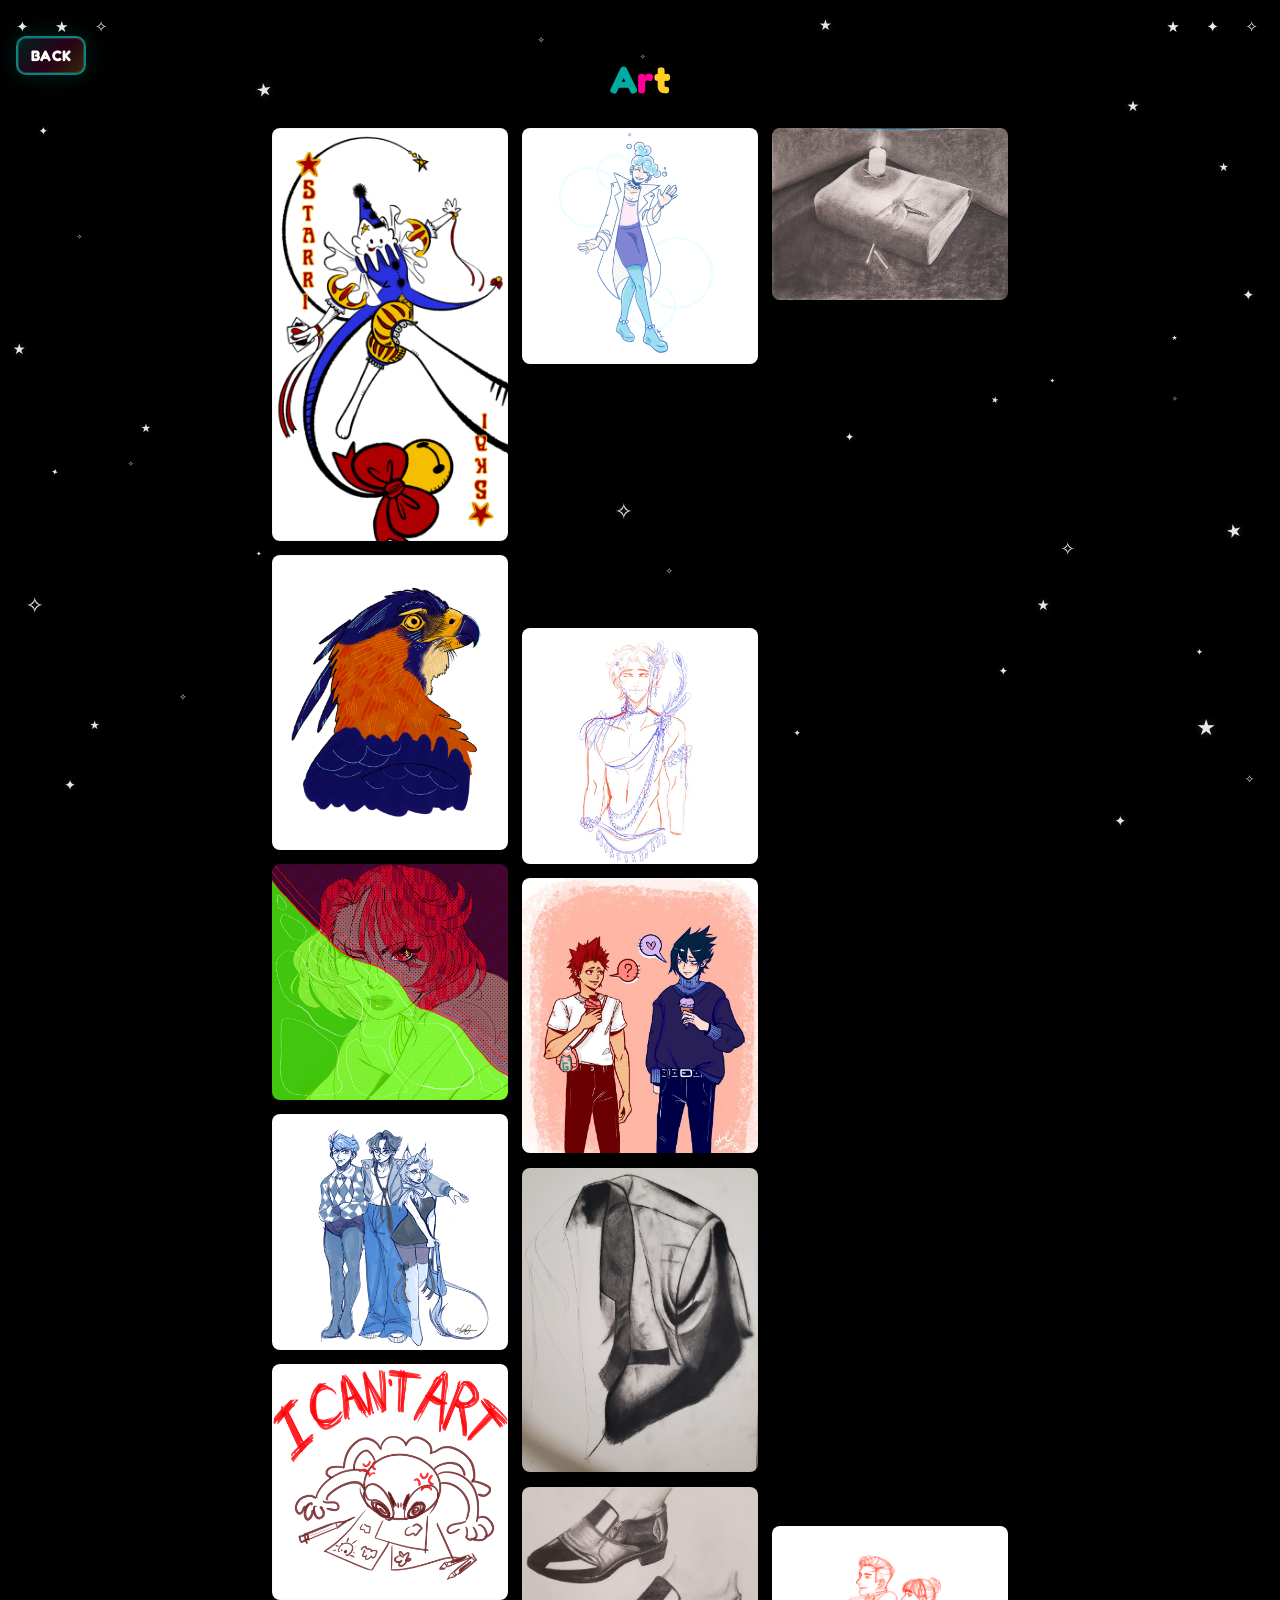
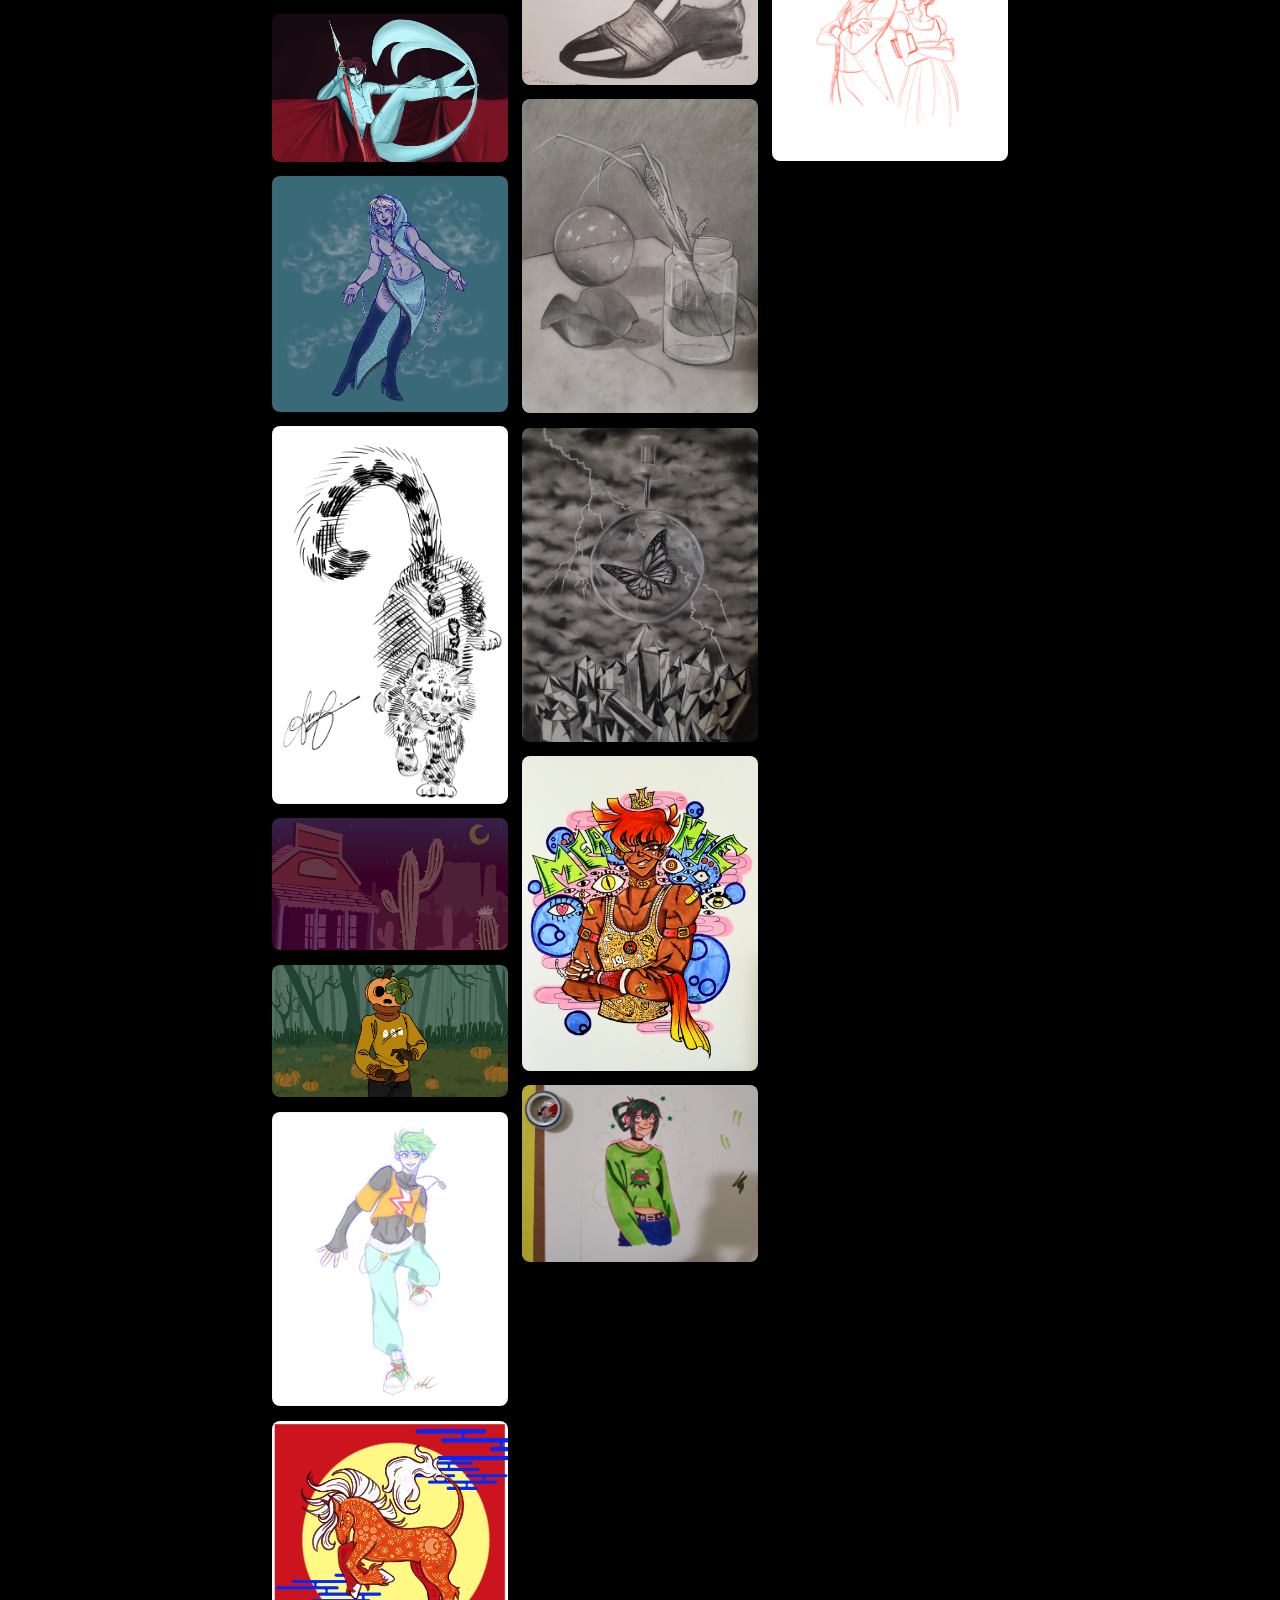
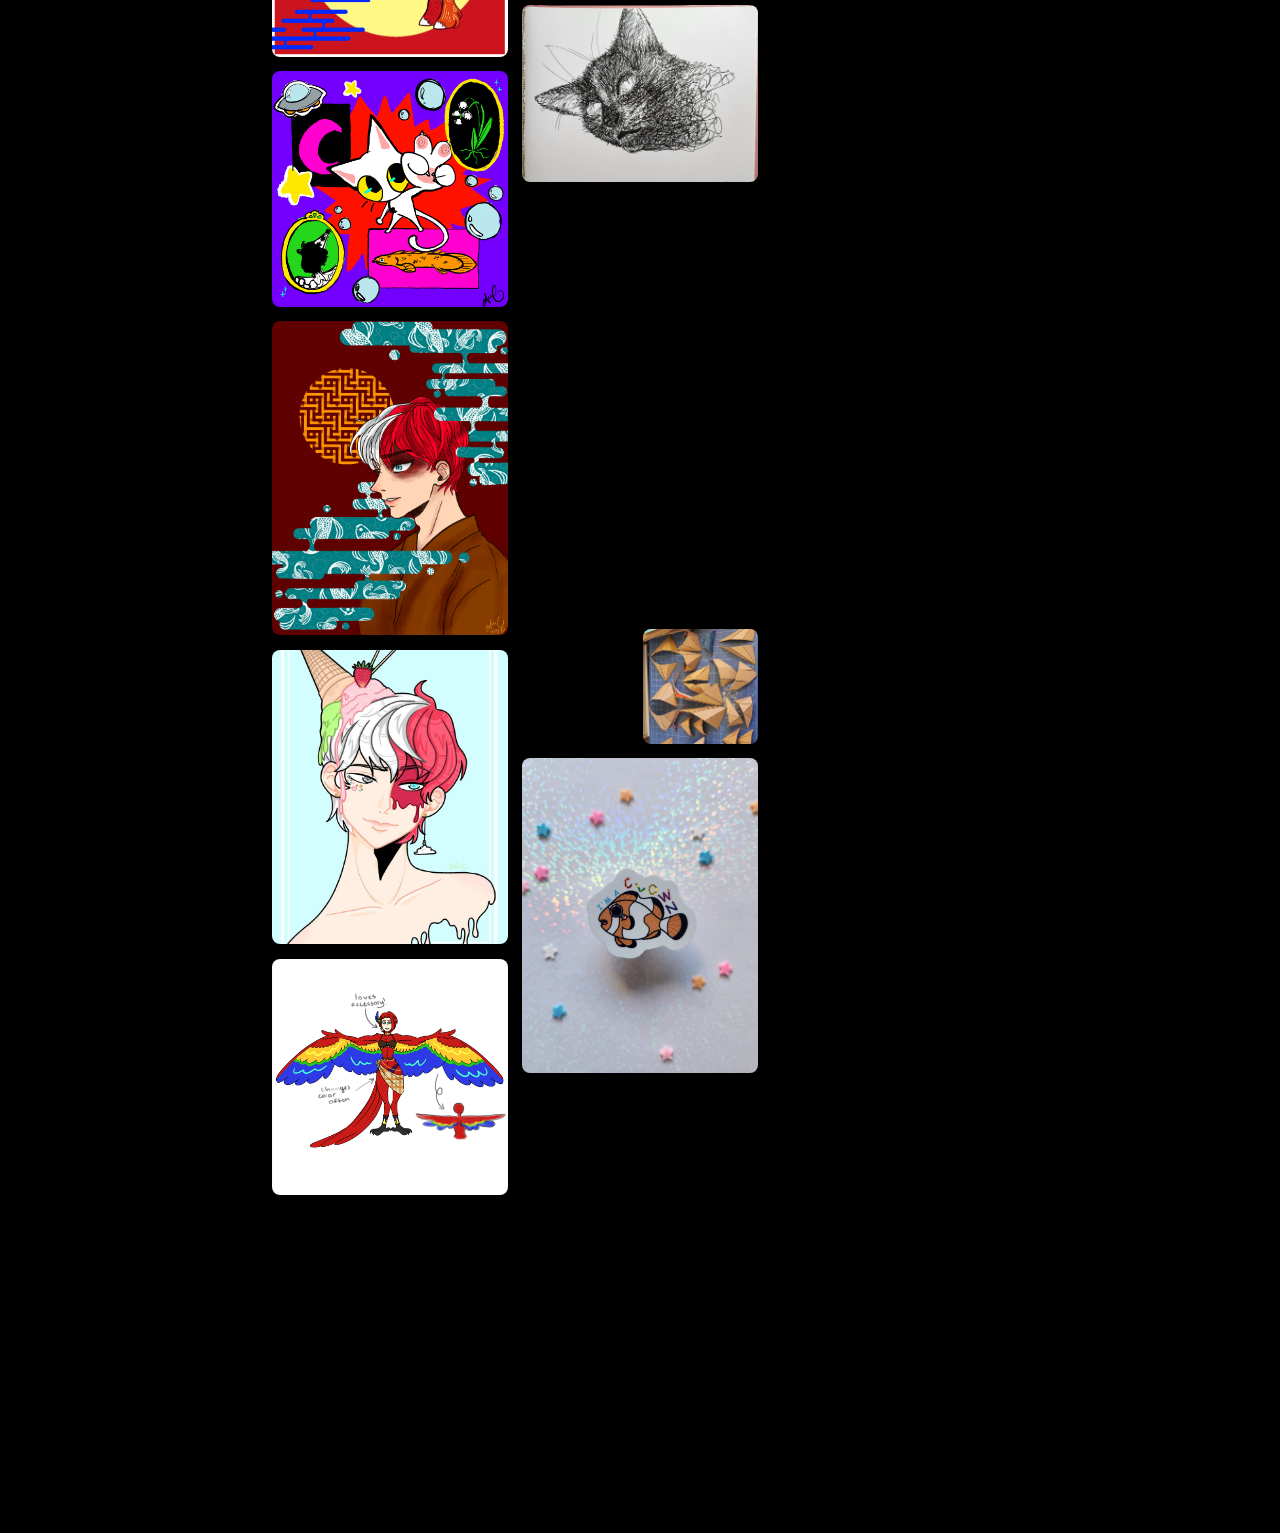
==== art.html @ d54464e6 "glass" ====
<!doctype html>
<html lang="en">
<head>
  <meta charset="UTF-8" />
  <meta name="viewport" content="width=device-width, initial-scale=1.0" />
  <title>Art</title>
  <link rel="preconnect" href="https://fonts.googleapis.com" />
  <link rel="preconnect" href="https://fonts.gstatic.com" crossorigin />
  <link href="https://fonts.googleapis.com/css2?family=Fredoka:wght@300..700&display=swap" rel="stylesheet" />
  <link rel="stylesheet" href="styles.css" />
</head>
<body class="page-inner">
  <a class="back-nav btn btn--ghost" href="index.html" aria-label="Back to home">BACK</a>
  <div class="stars-sky" aria-hidden="true">
    <span class="star star--sm" style="top: 14%; left: 3%">✦</span>
    <span class="star star--lg" style="top: 9%; left: 20%; transform: rotate(-10deg)">★</span>
    <span class="star star--2xs" style="top: 26%; left: 6%">✧</span>
    <span class="star star--md" style="top: 38%; left: 1%">★</span>
    <span class="star star--xs" style="top: 52%; left: 4%; transform: rotate(15deg)">✦</span>
    <span class="star star--xl" style="top: 66%; left: 2%">✧</span>
    <span class="star star--sm" style="top: 80%; left: 7%">★</span>
    <span class="star star--md" style="bottom: 12%; left: 5%">✦</span>
    <span class="star star--xs" style="bottom: 22%; left: 14%">✧</span>
    <span class="star star--xxl" style="bottom: 6%; left: 28%; transform: rotate(8deg)">★</span>
    <span class="star star--sm" style="top: 18%; right: 4%">★</span>
    <span class="star star--md" style="top: 32%; right: 2%">✦</span>
    <span class="star star--2xs" style="top: 44%; right: 8%">✧</span>
    <span class="star star--lg" style="top: 58%; right: 3%; transform: rotate(-14deg)">★</span>
    <span class="star star--xs" style="top: 72%; right: 6%">✦</span>
    <span class="star star--sm" style="top: 86%; right: 2%">✧</span>
    <span class="star star--xl" style="bottom: 18%; right: 5%">★</span>
    <span class="star star--md" style="bottom: 8%; right: 12%">✦</span>
    <span class="star star--xs" style="top: 4%; left: 42%">✧</span>
    <span class="star star--sm" style="top: 47%; left: 11%">★</span>
    <span class="star star--lg" style="top: 60%; right: 16%">✧</span>
    <span class="star star--2xs" style="bottom: 38%; left: 20%">✦</span>
    <span class="star star--md" style="bottom: 32%; right: 18%">★</span>
    <span class="star star--2xs" style="top: 6%; left: 50%">✧</span>
    <span class="star star--xs" style="top: 19%; left: 72%; transform: rotate(18deg)">✦</span>
    <span class="star star--sm" style="top: 28%; left: 38%">★</span>
    <span class="star star--md" style="top: 35%; left: 58%">✧</span>
    <span class="star star--2xs" style="top: 42%; left: 82%">✦</span>
    <span class="star star--lg" style="top: 55%; left: 32%; transform: rotate(-8deg)">★</span>
    <span class="star star--xs" style="top: 63%; left: 52%">✧</span>
    <span class="star star--sm" style="top: 74%; left: 78%">✦</span>
    <span class="star star--md" style="top: 11%; left: 88%">★</span>
    <span class="star star--2xs" style="bottom: 48%; left: 10%">✧</span>
    <span class="star star--xs" style="bottom: 55%; right: 22%; transform: rotate(12deg)">★</span>
    <span class="star star--sm" style="top: 48%; left: 66%">✦</span>
    <span class="star star--xl" style="bottom: 42%; left: 48%">✧</span>
    <span class="star star--md" style="top: 2%; right: 35%">★</span>
    <span class="star star--xs" style="bottom: 18%; left: 62%">✦</span>
    <span class="star star--sm" style="top: 41%; left: 24%; transform: rotate(-20deg)">✧</span>
    <span class="star star--2xs" style="bottom: 62%; right: 8%">★</span>
    <span class="star star--lg" style="top: 85%; left: 52%">✦</span>
  </div>
  <main class="container">
    <h1 class="rainbow-chars" aria-label="Art">
      <span>A</span><span>r</span><span>t</span>
    </h1>
    <section class="art-gallery" aria-label="Art gallery">
      <div class="art-gallery__grid" role="list">
        <figure class="art-gallery__item" role="listitem">
          <a href="images/art/1.png" target="_blank" rel="noopener noreferrer" aria-label="Open art piece 1 full size">
            <img src="images/thumbs/art/1.png" alt="Art piece 1" loading="lazy" decoding="async" />
          </a>
          <figcaption class="art-gallery__caption"></figcaption>
        </figure>
        <figure class="art-gallery__item" role="listitem">
          <a href="images/art/eagle.png" target="_blank" rel="noopener noreferrer" aria-label="Open art piece eagle full size">
            <img src="images/thumbs/art/eagle.png" alt="Art piece eagle" loading="lazy" decoding="async" />
          </a>
          <figcaption class="art-gallery__caption"></figcaption>
        </figure>
        <figure class="art-gallery__item" role="listitem">
          <a href="images/art/girl.png" target="_blank" rel="noopener noreferrer" aria-label="Open art piece girl full size">
            <img src="images/thumbs/art/girl.png" alt="Art piece girl" loading="lazy" decoding="async" />
          </a>
          <figcaption class="art-gallery__caption"></figcaption>
        </figure>
        <figure class="art-gallery__item" role="listitem">
          <a href="images/art/Illustration12_1.png" target="_blank" rel="noopener noreferrer" aria-label="Open art piece Illustration 12_1 full size">
            <img src="images/thumbs/art/Illustration12_1.png" alt="Art piece Illustration 12_1" loading="lazy" decoding="async" />
          </a>
          <figcaption class="art-gallery__caption"></figcaption>
        </figure>
        <figure class="art-gallery__item" role="listitem">
          <a href="images/art/Illustration15.png" target="_blank" rel="noopener noreferrer" aria-label="Open art piece Illustration 15 full size">
            <img src="images/thumbs/art/Illustration15.png" alt="Art piece Illustration 15" loading="lazy" decoding="async" />
          </a>
          <figcaption class="art-gallery__caption"></figcaption>
        </figure>
        <figure class="art-gallery__item" role="listitem">
          <a href="images/art/Illustration16_1.png" target="_blank" rel="noopener noreferrer" aria-label="Open art piece Illustration 16_1 full size">
            <img src="images/thumbs/art/Illustration16_1.png" alt="Art piece Illustration 16_1" loading="lazy" decoding="async" />
          </a>
          <figcaption class="art-gallery__caption"></figcaption>
        </figure>
        <figure class="art-gallery__item" role="listitem">
          <a href="images/art/Illustration17.png" target="_blank" rel="noopener noreferrer" aria-label="Open art piece Illustration 17 full size">
            <img src="images/thumbs/art/Illustration17.png" alt="Art piece Illustration 17" loading="lazy" decoding="async" />
          </a>
          <figcaption class="art-gallery__caption"></figcaption>
        </figure>
        <figure class="art-gallery__item" role="listitem">
          <a href="images/art/Illustration23.png" target="_blank" rel="noopener noreferrer" aria-label="Open art piece Illustration 23 full size">
            <img src="images/thumbs/art/Illustration23.png" alt="Art piece Illustration 23" loading="lazy" decoding="async" />
          </a>
          <figcaption class="art-gallery__caption"></figcaption>
        </figure>
        <figure class="art-gallery__item" role="listitem">
          <a href="images/art/Illustration45.png" target="_blank" rel="noopener noreferrer" aria-label="Open art piece Illustration 45 full size">
            <img src="images/thumbs/art/Illustration45.png" alt="Art piece Illustration 45" loading="lazy" decoding="async" />
          </a>
          <figcaption class="art-gallery__caption"></figcaption>
        </figure>
        <figure class="art-gallery__item" role="listitem">
          <a href="images/art/Illustration46_1.png" target="_blank" rel="noopener noreferrer" aria-label="Open art piece Illustration 46_1 full size">
            <img src="images/thumbs/art/Illustration46_1.png" alt="Art piece Illustration 46_1" loading="lazy" decoding="async" />
          </a>
          <figcaption class="art-gallery__caption"></figcaption>
        </figure>
        <figure class="art-gallery__item" role="listitem">
          <a href="images/art/Illustration5.png" target="_blank" rel="noopener noreferrer" aria-label="Open art piece Illustration 5 full size">
            <img src="images/thumbs/art/Illustration5.png" alt="Art piece Illustration 5" loading="lazy" decoding="async" />
          </a>
          <figcaption class="art-gallery__caption"></figcaption>
        </figure>
        <figure class="art-gallery__item" role="listitem">
          <a href="images/art/Illustration51%20%283%29.png" target="_blank" rel="noopener noreferrer" aria-label="Open art piece Illustration 51 (3) full size">
            <img src="images/thumbs/art/Illustration51%20%283%29.png" alt="Art piece Illustration 51 (3)" loading="lazy" decoding="async" />
          </a>
          <figcaption class="art-gallery__caption"></figcaption>
        </figure>
        <figure class="art-gallery__item" role="listitem">
          <a href="images/art/Illustration_2.png" target="_blank" rel="noopener noreferrer" aria-label="Open art piece Illustration _2 full size">
            <img src="images/thumbs/art/Illustration_2.png" alt="Art piece Illustration _2" loading="lazy" decoding="async" />
          </a>
          <figcaption class="art-gallery__caption"></figcaption>
        </figure>
        <figure class="art-gallery__item" role="listitem">
          <a href="images/art/image.png" target="_blank" rel="noopener noreferrer" aria-label="Open art piece image full size">
            <img src="images/thumbs/art/image.png" alt="Art piece image" loading="lazy" decoding="async" />
          </a>
          <figcaption class="art-gallery__caption"></figcaption>
        </figure>
        <figure class="art-gallery__item" role="listitem">
          <a href="images/art/IMG_20210625_020547_392.jpg" target="_blank" rel="noopener noreferrer" aria-label="Open art piece IMG 20210625 020547 392 full size">
            <img src="images/thumbs/art/IMG_20210625_020547_392.jpg" alt="Art piece IMG 20210625 020547 392" loading="lazy" decoding="async" />
          </a>
          <figcaption class="art-gallery__caption"></figcaption>
        </figure>
        <figure class="art-gallery__item" role="listitem">
          <a href="images/art/Illustration127.png" target="_blank" rel="noopener noreferrer" aria-label="Open art piece Illustration 127 full size">
            <img src="images/thumbs/art/Illustration127.png" alt="Art piece Illustration 127" loading="lazy" decoding="async" />
          </a>
          <figcaption class="art-gallery__caption"></figcaption>
        </figure>
        <figure class="art-gallery__item" role="listitem">
          <a href="images/art/Illustration52%20%281%29.png" target="_blank" rel="noopener noreferrer" aria-label="Open art piece Illustration 52 (1) full size">
            <img src="images/thumbs/art/Illustration52%20%281%29.png" alt="Art piece Illustration 52 (1)" loading="lazy" decoding="async" />
          </a>
          <figcaption class="art-gallery__caption"></figcaption>
        </figure>
        <figure class="art-gallery__item" role="listitem">
          <a href="images/art/Illustration55.png" target="_blank" rel="noopener noreferrer" aria-label="Open art piece Illustration 55 full size">
            <img src="images/thumbs/art/Illustration55.png" alt="Art piece Illustration 55" loading="lazy" decoding="async" />
          </a>
          <figcaption class="art-gallery__caption"></figcaption>
        </figure>
        <figure class="art-gallery__item" role="listitem">
          <a href="images/art/Illustration56%20%282%29.png" target="_blank" rel="noopener noreferrer" aria-label="Open art piece Illustration 56 (2) full size">
            <img src="images/thumbs/art/Illustration56%20%282%29.png" alt="Art piece Illustration 56 (2)" loading="lazy" decoding="async" />
          </a>
          <figcaption class="art-gallery__caption"></figcaption>
        </figure>
        <figure class="art-gallery__item" role="listitem">
          <a href="images/art/Illustration88.jpg" target="_blank" rel="noopener noreferrer" aria-label="Open art piece Illustration 88 full size">
            <img src="images/thumbs/art/Illustration88.jpg" alt="Art piece Illustration 88" loading="lazy" decoding="async" />
          </a>
          <figcaption class="art-gallery__caption"></figcaption>
        </figure>
        <figure class="art-gallery__item" role="listitem">
          <a href="images/art/kiri%20and%20tamaki.jpg" target="_blank" rel="noopener noreferrer" aria-label="Open art piece kiri and tamaki full size">
            <img src="images/thumbs/art/kiri%20and%20tamaki.jpg" alt="Art piece kiri and tamaki" loading="lazy" decoding="async" />
          </a>
          <figcaption class="art-gallery__caption"></figcaption>
        </figure>

        <!-- New artworks -->
        <figure class="art-gallery__item" role="listitem">
          <a href="images/art/20200506_224318.jpg" target="_blank" rel="noopener noreferrer" aria-label="Open art piece 20200506_224318 full size">
            <img src="images/art/20200506_224318.jpg" alt="Art piece 20200506_224318" loading="lazy" decoding="async" />
          </a>
          <figcaption class="art-gallery__caption"></figcaption>
        </figure>
        <figure class="art-gallery__item" role="listitem">
          <a href="images/art/20200506_225635.jpg" target="_blank" rel="noopener noreferrer" aria-label="Open art piece 20200506_225635 full size">
            <img src="images/art/20200506_225635.jpg" alt="Art piece 20200506_225635" loading="lazy" decoding="async" />
          </a>
          <figcaption class="art-gallery__caption"></figcaption>
        </figure>
        <figure class="art-gallery__item" role="listitem">
          <a href="images/art/20200507_203108.jpg" target="_blank" rel="noopener noreferrer" aria-label="Open art piece 20200507_203108 full size">
            <img src="images/art/20200507_203108.jpg" alt="Art piece 20200507_203108" loading="lazy" decoding="async" />
          </a>
          <figcaption class="art-gallery__caption"></figcaption>
        </figure>
        <figure class="art-gallery__item" role="listitem">
          <a href="images/art/20200518_022654.jpg" target="_blank" rel="noopener noreferrer" aria-label="Open art piece 20200518_022654 full size">
            <img src="images/art/20200518_022654.jpg" alt="Art piece 20200518_022654" loading="lazy" decoding="async" />
          </a>
          <figcaption class="art-gallery__caption"></figcaption>
        </figure>
        <figure class="art-gallery__item" role="listitem">
          <a href="images/art/20200605_012525.jpg" target="_blank" rel="noopener noreferrer" aria-label="Open art piece 20200605_012525 full size">
            <img src="images/art/20200605_012525.jpg" alt="Art piece 20200605_012525" loading="lazy" decoding="async" />
          </a>
          <figcaption class="art-gallery__caption"></figcaption>
        </figure>
        <figure class="art-gallery__item" role="listitem">
          <a href="images/art/20200815_114246.jpg" target="_blank" rel="noopener noreferrer" aria-label="Open art piece 20200815_114246 full size">
            <img src="images/art/20200815_114246.jpg" alt="Art piece 20200815_114246" loading="lazy" decoding="async" />
          </a>
          <figcaption class="art-gallery__caption"></figcaption>
        </figure>
        <figure class="art-gallery__item" role="listitem">
          <a href="images/art/20210804_162309.jpg" target="_blank" rel="noopener noreferrer" aria-label="Open art piece 20210804_162309 full size">
            <img src="images/art/20210804_162309.jpg" alt="Art piece 20210804_162309" loading="lazy" decoding="async" />
          </a>
          <figcaption class="art-gallery__caption"></figcaption>
        </figure>
        <figure class="art-gallery__item" role="listitem">
          <a href="images/art/20240121_134914.jpg" target="_blank" rel="noopener noreferrer" aria-label="Open art piece 20240121_134914 full size">
            <img src="images/art/20240121_134914.jpg" alt="Art piece 20240121_134914" loading="lazy" decoding="async" />
          </a>
          <figcaption class="art-gallery__caption"></figcaption>
        </figure>
        <figure class="art-gallery__item" role="listitem">
          <a href="images/art/20240204_143447.jpg" target="_blank" rel="noopener noreferrer" aria-label="Open art piece 20240204_143447 full size">
            <img src="images/art/20240204_143447.jpg" alt="Art piece 20240204_143447" loading="lazy" decoding="async" />
          </a>
          <figcaption class="art-gallery__caption"></figcaption>
        </figure>
        <figure class="art-gallery__item art-gallery__item--series" role="listitem">
          <a href="images/art/Cardboard%201.png" target="_blank" rel="noopener noreferrer" aria-label="Open Cardboard series full size">
            <div class="art-gallery__series-grid" aria-hidden="true">
              <img src="images/art/Cardboard%201.png" alt="" loading="lazy" decoding="async" />
              <img src="images/art/Cardboard%202.png" alt="" loading="lazy" decoding="async" />
              <img src="images/art/Cardboard%203.png" alt="" loading="lazy" decoding="async" />
              <img src="images/art/Cardboard%204.png" alt="" loading="lazy" decoding="async" />
              <img src="images/art/Cardboard%205.png" alt="" loading="lazy" decoding="async" />
              <img src="images/art/Cardboard%206.png" alt="" loading="lazy" decoding="async" />
            </div>
          </a>
          <figcaption class="art-gallery__caption"></figcaption>
        </figure>
        <figure class="art-gallery__item" role="listitem">
          <a href="images/art/Clown%20Sticker.png" target="_blank" rel="noopener noreferrer" aria-label="Open art piece Clown Sticker full size">
            <img src="images/art/Clown%20Sticker.png" alt="Art piece Clown Sticker" loading="lazy" decoding="async" />
          </a>
          <figcaption class="art-gallery__caption"></figcaption>
        </figure>
        <figure class="art-gallery__item" role="listitem">
          <a href="images/art/Doodle%20Cat.jpg" target="_blank" rel="noopener noreferrer" aria-label="Open art piece Doodle Cat full size">
            <img src="images/art/Doodle%20Cat.jpg" alt="Art piece Doodle Cat" loading="lazy" decoding="async" />
          </a>
          <figcaption class="art-gallery__caption"></figcaption>
        </figure>
        <figure class="art-gallery__item" role="listitem">
          <a href="images/art/Dragonfly.jpg" target="_blank" rel="noopener noreferrer" aria-label="Open art piece Dragonfly full size">
            <img src="images/art/Dragonfly.jpg" alt="Art piece Dragonfly" loading="lazy" decoding="async" />
          </a>
          <figcaption class="art-gallery__caption"></figcaption>
        </figure>
        <figure class="art-gallery__item" role="listitem">
          <a href="images/art/Flossing.jpg" target="_blank" rel="noopener noreferrer" aria-label="Open art piece Flossing full size">
            <img src="images/art/Flossing.jpg" alt="Art piece Flossing" loading="lazy" decoding="async" />
          </a>
          <figcaption class="art-gallery__caption"></figcaption>
        </figure>
        <figure class="art-gallery__item" role="listitem">
          <a href="images/art/ghost%20dood.jpg" target="_blank" rel="noopener noreferrer" aria-label="Open art piece ghost dood full size">
            <img src="images/art/ghost%20dood.jpg" alt="Art piece ghost dood" loading="lazy" decoding="async" />
          </a>
          <figcaption class="art-gallery__caption"></figcaption>
        </figure>
        <figure class="art-gallery__item" role="listitem">
          <a href="images/art/Illustration20.jpg" target="_blank" rel="noopener noreferrer" aria-label="Open art piece Illustration 20 full size">
            <img src="images/art/Illustration20.jpg" alt="Art piece Illustration 20" loading="lazy" decoding="async" />
          </a>
          <figcaption class="art-gallery__caption"></figcaption>
        </figure>
        <figure class="art-gallery__item" role="listitem">
          <a href="images/art/Illustration163.png" target="_blank" rel="noopener noreferrer" aria-label="Open art piece Illustration 163 full size">
            <img src="images/art/Illustration163.png" alt="Art piece Illustration 163" loading="lazy" decoding="async" />
          </a>
          <figcaption class="art-gallery__caption"></figcaption>
        </figure>
        <figure class="art-gallery__item" role="listitem">
          <a href="images/art/Illustration181.png" target="_blank" rel="noopener noreferrer" aria-label="Open art piece Illustration 181 full size">
            <img src="images/art/Illustration181.png" alt="Art piece Illustration 181" loading="lazy" decoding="async" />
          </a>
          <figcaption class="art-gallery__caption"></figcaption>
        </figure>
        <figure class="art-gallery__item" role="listitem">
          <a href="images/art/IMG_20190902_011146_027.jpg" target="_blank" rel="noopener noreferrer" aria-label="Open art piece IMG_20190902_011146_027 full size">
            <img src="images/art/IMG_20190902_011146_027.jpg" alt="Art piece IMG_20190902_011146_027" loading="lazy" decoding="async" />
          </a>
          <figcaption class="art-gallery__caption"></figcaption>
        </figure>
        <figure class="art-gallery__item" role="listitem">
          <a href="images/art/Ink.jpg" target="_blank" rel="noopener noreferrer" aria-label="Open art piece Ink full size">
            <img src="images/art/Ink.jpg" alt="Art piece Ink" loading="lazy" decoding="async" />
          </a>
          <figcaption class="art-gallery__caption"></figcaption>
        </figure>
        <figure class="art-gallery__item" role="listitem">
          <a href="images/art/Skull%20Study.jpg" target="_blank" rel="noopener noreferrer" aria-label="Open art piece Skull Study full size">
            <img src="images/art/Skull%20Study.jpg" alt="Art piece Skull Study" loading="lazy" decoding="async" />
          </a>
          <figcaption class="art-gallery__caption"></figcaption>
        </figure>
        <figure class="art-gallery__item" role="listitem">
          <a href="images/art/SoftSoap%20Merman.jpg" target="_blank" rel="noopener noreferrer" aria-label="Open art piece SoftSoap Merman full size">
            <img src="images/art/SoftSoap%20Merman.jpg" alt="Art piece SoftSoap Merman" loading="lazy" decoding="async" />
          </a>
          <figcaption class="art-gallery__caption"></figcaption>
        </figure>
        <figure class="art-gallery__item" role="listitem">
          <a href="images/art/Suki%20Mama.jpg" target="_blank" rel="noopener noreferrer" aria-label="Open art piece Suki Mama full size">
            <img src="images/art/Suki%20Mama.jpg" alt="Art piece Suki Mama" loading="lazy" decoding="async" />
          </a>
          <figcaption class="art-gallery__caption"></figcaption>
        </figure>
        <figure class="art-gallery__item" role="listitem">
          <a href="images/art/Thistle%20Clown.jpg" target="_blank" rel="noopener noreferrer" aria-label="Open art piece Thistle Clown full size">
            <img src="images/art/Thistle%20Clown.jpg" alt="Art piece Thistle Clown" loading="lazy" decoding="async" />
          </a>
          <figcaption class="art-gallery__caption"></figcaption>
        </figure>
        <figure class="art-gallery__item" role="listitem">
          <a href="images/art/Walking.jpg" target="_blank" rel="noopener noreferrer" aria-label="Open art piece Walking full size">
            <img src="images/art/Walking.jpg" alt="Art piece Walking" loading="lazy" decoding="async" />
          </a>
          <figcaption class="art-gallery__caption"></figcaption>
        </figure>
        <figure class="art-gallery__item" role="listitem">
          <a href="images/art/Wirt.jpg" target="_blank" rel="noopener noreferrer" aria-label="Open art piece Wirt full size">
            <img src="images/art/Wirt.jpg" alt="Art piece Wirt" loading="lazy" decoding="async" />
          </a>
          <figcaption class="art-gallery__caption"></figcaption>
        </figure>
      </div>
    </section>
  </main>
  <script src="gallery-viewer.js" defer></script>
</body>
</html>
---- styles.css ----
/*
  Starri Skai–style palette: black sky, neon lettering, white star accents.
  Link this file + Fredoka font links on every HTML page.
*/
:root {
  color-scheme: dark;
  --bg: #000000;
  --text: rgba(255, 255, 255, 0.92);
  --text-muted: rgba(255, 255, 255, 0.72);
  --star: #ffffff;
  --c-teal: #00aba1;
  --c-lime: #c6ff64;
  --c-pink: #ff0096;
  --c-red: #ff1900;
  --c-yellow: #ffcf24;
  --font-sans: "Fredoka", system-ui, sans-serif;
}

/* Site-wide custom cursor: cat paw with safe fallback. */
html,
body {
  cursor:
    url("data:image/svg+xml,%3Csvg xmlns='http://www.w3.org/2000/svg' width='32' height='32' viewBox='0 0 32 32'%3E%3Ccircle cx='16' cy='20' r='7' fill='%23ffb6d9'/%3E%3Ccircle cx='10' cy='11' r='3.1' fill='%23ffb6d9'/%3E%3Ccircle cx='16' cy='8' r='3' fill='%23ffb6d9'/%3E%3Ccircle cx='22' cy='11' r='3.1' fill='%23ffb6d9'/%3E%3C/svg%3E")
      8 7,
    auto;
}

a,
button,
input[type="button"],
input[type="submit"],
label[for],
select,
summary,
[role="button"] {
  cursor:
    url("data:image/svg+xml,%3Csvg xmlns='http://www.w3.org/2000/svg' width='32' height='32' viewBox='0 0 32 32'%3E%3Ccircle cx='16' cy='20' r='7' fill='%23ffd166'/%3E%3Ccircle cx='10' cy='11' r='3.1' fill='%23ffd166'/%3E%3Ccircle cx='16' cy='8' r='3' fill='%23ffd166'/%3E%3Ccircle cx='22' cy='11' r='3.1' fill='%23ffd166'/%3E%3C/svg%3E")
      8 7,
    pointer;
}

*,
*::before,
*::after {
  box-sizing: border-box;
}

html {
  font-family: var(--font-sans);
}

body {
  margin: 0;
  font-family: inherit;
  background: var(--bg);
  color: var(--text);
  min-height: 100vh;
  position: relative;
}

body.page-home {
  display: flex;
  flex-direction: column;
  align-items: center;
  padding: 1.25rem 1.5rem 1.5rem;
  gap: 1.25rem;
}

body.page-home main.container {
  flex: 1 1 auto;
  display: flex;
  flex-direction: column;
  justify-content: flex-start;
  gap: clamp(1.25rem, 3.5vw, 2rem);
  min-height: 0;
  width: 100%;
  max-width: min(1120px, 100%);
}

body.page-home .hero-block {
  flex: 0 0 auto;
  display: flex;
  flex-direction: column;
  justify-content: center;
  min-height: 0;
}

body.page-inner {
  display: grid;
  place-items: center;
  padding: 1.5rem;
  overflow-x: clip;
}

/* Top-left back link on inner pages (not index) */
.back-nav {
  position: fixed;
  top: max(1rem, env(safe-area-inset-top, 0px));
  left: max(1rem, env(safe-area-inset-left, 0px));
  z-index: 20;
  text-decoration: none;
  font-weight: 700;
  font-size: 0.95rem;
  letter-spacing: 0.02em;
}

.back-nav.btn--ghost {
  padding: 0.5rem 0.82rem;
  border-color: rgba(0, 171, 161, 0.75);
  color: var(--star);
  background: linear-gradient(
    135deg,
    rgba(0, 171, 161, 0.2) 0%,
    rgba(255, 0, 150, 0.16) 55%,
    rgba(255, 207, 36, 0.2) 100%
  );
  box-shadow:
    0 0 0 1px rgba(255, 255, 255, 0.12) inset,
    0 0 22px rgba(0, 171, 161, 0.22);
}

.back-nav.btn--ghost:hover {
  border-color: var(--c-pink);
  color: var(--c-yellow);
  box-shadow:
    0 0 0 1px rgba(255, 255, 255, 0.2) inset,
    0 0 26px rgba(255, 0, 150, 0.24);
}

.back-nav.btn--ghost:focus-visible {
  outline: 2px solid var(--c-yellow);
  outline-offset: 2px;
}

/* Bio: readable width, left-aligned body copy under centered heading */
.bio-about {
  width: 100%;
  max-width: 42rem;
  margin: 0 auto 0.5rem;
  text-align: left;
}

/* Full-bleed banner (breaks out of .bio-about max-width) */
.bio-about__portrait {
  margin: 0 0 1.5rem;
  width: 100vw;
  position: relative;
  left: 50%;
  transform: translateX(-50%);
  text-align: center;
}

.bio-about__portrait img {
  display: block;
  width: 100%;
  height: min(45vh, 520px);
  object-fit: cover;
  object-position: center 25%;
  border: none;
  border-radius: 0;
  box-shadow: none;
}

.bio-about h2 {
  margin: 0 0 1rem;
  font-size: clamp(1.2rem, 2.8vw, 1.45rem);
  font-weight: 700;
  color: var(--c-teal);
  text-align: center;
}

.bio-about p {
  margin-top: 0.85rem;
}

.bio-about p:first-of-type {
  margin-top: 0;
}

/* School projects — base tile; use .project-tile--* for palette tints */
.project-tile {
  width: 100%;
  max-width: 44rem;
  margin: 1.25rem auto 1.5rem;
  padding: 1.25rem 1.15rem 1.4rem;
  border-radius: 12px;
  border: 2px solid rgba(255, 255, 255, 0.22);
  background: rgba(255, 255, 255, 0.04);
  text-align: left;
}

.project-tile--pink {
  background: rgba(255, 0, 150, 0.1);
}

.project-tile--teal {
  background: rgba(0, 171, 161, 0.1);
}

.project-tile--lime {
  background: rgba(198, 255, 100, 0.11);
}

.project-tile--yellow {
  background: rgba(255, 207, 36, 0.12);
}

.project-tile--red {
  background: rgba(255, 25, 0, 0.09);
}

.project-tile__title {
  margin: 0 0 1rem;
  font-size: clamp(1.15rem, 2.8vw, 1.4rem);
  font-weight: 700;
  color: var(--c-pink);
  text-align: center;
}

.project-tile__grid {
  display: grid;
  gap: 1rem;
}

.project-tile__grid--two {
  grid-template-columns: 1fr;
}

@media (min-width: 560px) {
  .project-tile__grid--two {
    grid-template-columns: repeat(2, minmax(0, 1fr));
  }
}

.project-tile__storyboards {
  margin-top: 0.9rem;
  grid-template-columns: 1fr;
}

@media (min-width: 700px) {
  .project-tile__storyboards {
    grid-template-columns: repeat(3, minmax(0, 1fr));
  }
}

/* Same-size frames for side-by-side images (e.g. Dice + Party Glitch) */
.project-tile__grid--matched {
  align-items: stretch;
}

.project-tile__grid--matched .project-tile__figure {
  min-width: 0;
}

.project-tile__grid--matched .project-tile__figure img {
  display: block;
  width: 100%;
  aspect-ratio: 1 / 1;
  height: auto;
  object-fit: cover;
  object-position: center;
}

.project-tile__figure {
  margin: 0;
}

.project-tile__figure img {
  display: block;
  width: 100%;
  height: auto;
  border-radius: 8px;
  vertical-align: middle;
}

.project-tile__figure figcaption {
  margin-top: 0.45rem;
  font-size: 0.88rem;
  color: var(--text-muted);
  text-align: center;
  line-height: 1.35;
}

.project-tile__subtitle {
  margin: 1.25rem 0 0.8rem;
  font-size: clamp(1rem, 2.4vw, 1.2rem);
  font-weight: 700;
  color: var(--c-teal);
  text-align: center;
}

.project-tile__desc {
  margin-top: 0.95rem;
  color: var(--text-muted);
  line-height: 1.6;
}

.project-tile__desc strong {
  color: var(--text);
}

.project-tile__video {
  position: relative;
  width: 100%;
  aspect-ratio: 16 / 9;
  margin: 0 0 1rem;
  border-radius: 8px;
  overflow: hidden;
  background: rgba(0, 0, 0, 0.35);
}

.project-tile__video iframe {
  display: block;
  width: 100%;
  height: 100%;
  border: 0;
}

.project-tile__video video {
  display: block;
  width: 100%;
  height: 100%;
  object-fit: cover;
  border: 0;
}

.project-tile__sketch-cta {
  margin: 0 0 0.85rem;
  text-align: center;
}

.project-tile__sketch-cta-link {
  display: inline-block;
  padding: 0.55rem 1rem;
  border-radius: 10px;
  font-weight: 700;
  font-size: 0.95rem;
  text-decoration: none;
  color: #0a0a0a;
  background: var(--c-teal);
  border: 2px solid rgba(0, 0, 0, 0.12);
  box-shadow: 0 2px 12px rgba(0, 0, 0, 0.2);
}

.project-tile__sketch-cta-link:hover {
  filter: brightness(1.08);
  color: #0a0a0a;
}

.project-tile__sketch-cta-link:focus-visible {
  outline: 2px solid var(--c-pink);
  outline-offset: 3px;
}

.project-tile__codepen {
  width: 100%;
  margin: 0 0 0.65rem;
  border-radius: 8px;
  overflow: hidden;
  background: rgba(0, 0, 0, 0.35);
}

.project-tile__codepen iframe {
  display: block;
  width: 100%;
  height: min(70vh, 520px);
  min-height: 400px;
  border: 0;
}

@media (max-width: 560px) {
  .project-tile__codepen iframe {
    min-height: 260px;
    height: min(55vh, 420px);
  }
}

.project-tile__external {
  margin: 0 0 1rem;
  font-size: 0.88rem;
  text-align: center;
  word-break: break-all;
}

.project-tile__external a {
  color: var(--c-teal);
  text-decoration: underline;
  text-underline-offset: 0.15em;
}

.project-tile__external a:hover {
  color: var(--c-pink);
}

.commissions-gallery {
  width: 100%;
  max-width: 44rem;
  margin: 1rem auto 1.5rem;
}

.commissions-image-tile {
  margin: 0 0 1rem;
}

.commissions-gallery .project-tile__figure {
  margin: 0;
}

.commissions-gallery .project-tile__figure img {
  display: block;
  width: 100%;
  height: auto;
  object-fit: contain;
  object-position: center;
}

.commissions-gallery .project-tile__figure > a {
  display: block;
}

@media (min-width: 900px) {
  .commissions-gallery .project-tile__figure img {
    max-height: 78vh;
    margin-inline: auto;
    width: auto;
    max-width: 100%;
  }
}

.commissions-image-tile:last-of-type {
  margin-bottom: 0;
}

.art-gallery {
  width: 100%;
  max-width: min(1240px, 100%);
  margin: 1rem auto 1.5rem;
}

.art-gallery .project-tile__title {
  margin-bottom: 1rem;
}

.art-gallery__grid {
  column-count: 1;
  column-gap: 0.9rem;
}

@media (min-width: 760px) {
  .art-gallery__grid {
    column-count: 2;
  }
}

@media (min-width: 1120px) {
  .art-gallery__grid {
    column-count: 3;
  }
}

.art-gallery__item {
  break-inside: avoid;
  margin: 0 0 0.9rem;
}

.art-gallery__item img {
  display: block;
  width: 100%;
  height: auto;
  object-fit: contain;
  border-radius: 8px;
}

.art-gallery__image--rotate-180 {
  transform: rotate(180deg);
}

.art-gallery__item > a {
  display: block;
}

.art-gallery__series-grid {
  display: grid;
  grid-template-columns: repeat(2, 1fr);
  gap: 0.35rem;
}

.art-gallery__series-grid img {
  aspect-ratio: 1 / 1;
  object-fit: cover;
}

.art-gallery__caption {
  margin-top: 0.5rem;
  font-size: 0.95rem;
  line-height: 1.45;
  color: #fff6fb;
  text-align: center;
}

.page-image-viewer .container.image-viewer {
  width: 100%;
  max-width: min(1400px, 100%);
  padding-top: 4.25rem;
}

.image-viewer {
  display: flex;
  flex-direction: column;
  align-items: center;
  gap: 0.75rem;
}

.image-viewer__stage {
  width: 100%;
  max-width: 100%;
  max-height: min(85vh, 1200px);
  overflow: auto;
  border-radius: 8px;
  cursor: zoom-in;
}

.image-viewer__stage.is-zoomed {
  cursor: grab;
}

.image-viewer__stage.is-zoomed.is-panning {
  cursor: grabbing;
}

.image-viewer #viewer-image {
  display: block;
  max-width: 100%;
  max-height: min(85vh, 1200px);
  width: auto;
  height: auto;
  object-fit: contain;
  border-radius: 8px;
  transform-origin: center center;
  transition: transform 0.2s ease;
  will-change: transform;
  cursor: inherit;
  margin-inline: auto;
  user-select: none;
}

/* Home: section nav (equal vertical gap from hero + events via main.container gap) */
.site-nav.btn-row {
  justify-content: center;
  width: 100%;
  max-width: min(1120px, 100%);
  margin-top: 0;
  margin-bottom: 0;
  flex-shrink: 0;
  z-index: 1;
}

.events-stack {
  position: relative;
  width: 100%;
  margin-top: 0;
  display: flex;
  flex-direction: column;
  align-items: stretch;
}

.site-nav.site-nav--on-events {
  position: relative;
  z-index: 1;
  align-self: center;
  width: 100%;
  max-width: 100%;
  margin-bottom: 0;
  flex-wrap: wrap;
}

body.page-home .instagram-section {
  margin-top: 0;
}

.events-stack .events-tile {
  margin-top: 0;
  position: relative;
  z-index: 1;
  padding-top: 1.35rem;
}

body::before,
body::after {
  position: fixed;
  top: 1rem;
  color: var(--star);
  font-size: clamp(0.75rem, 2vw, 0.95rem);
  letter-spacing: 0.4em;
  line-height: 1.5;
  opacity: 0.92;
  pointer-events: none;
  z-index: 0;
  white-space: pre;
}

body::before {
  content: "✦  ★  ✧";
  left: 1rem;
  text-align: left;
}

body::after {
  content: "★  ✦  ✧";
  right: 1rem;
  text-align: right;
}

/* Extra white stars (✦ ★ ✧) — same glyphs as corners, varied sizes / placement */
.stars-sky {
  position: fixed;
  inset: 0;
  pointer-events: none;
  z-index: 0;
  overflow: hidden;
}

.stars-sky .star {
  position: absolute;
  color: var(--star);
  line-height: 1;
  user-select: none;
  font-family: var(--font-sans);
  letter-spacing: 0;
  opacity: 0.9;
  text-shadow: 0 0 10px rgba(255, 255, 255, 0.2);
}

.star--2xs {
  font-size: 0.42rem;
  opacity: 0.7;
}
.star--xs {
  font-size: 0.55rem;
  opacity: 0.78;
}
.star--sm {
  font-size: 0.72rem;
  opacity: 0.85;
}
.star--md {
  font-size: 0.9rem;
  opacity: 0.9;
}
.star--lg {
  font-size: 1.12rem;
  opacity: 0.92;
}
.star--xl {
  font-size: 1.38rem;
  opacity: 0.88;
}
.star--xxl {
  font-size: 1.75rem;
  opacity: 0.82;
}

@keyframes star-twinkle {
  0%,
  100% {
    filter: brightness(1.08);
    opacity: 1;
  }
  35% {
    filter: brightness(0.22);
    opacity: 0.35;
  }
  52% {
    filter: brightness(1.45);
    opacity: 1;
  }
  68% {
    filter: brightness(0.5);
    opacity: 0.55;
  }
}

/* About half the field twinkles; durations/delays desync the pattern */
.stars-sky .star:nth-child(2n) {
  animation: star-twinkle 2.65s ease-in-out infinite;
}

.stars-sky .star:nth-child(4n) {
  animation-duration: 3.45s;
  animation-delay: -1.1s;
}

.stars-sky .star:nth-child(6n + 2) {
  animation-duration: 2.05s;
  animation-delay: -0.55s;
}

.stars-sky .star:nth-child(10n + 6) {
  animation-duration: 3.85s;
  animation-delay: -1.75s;
}

@media (prefers-reduced-motion: reduce) {
  .stars-sky .star {
    animation: none !important;
  }

  .hero-welcome.rainbow-chars > span:not(.rainbow-chars__gap) {
    animation: none !important;
  }

  .events-tile__item:hover {
    transform: none;
  }
}

button,
input,
textarea,
select {
  font-family: inherit;
}

.container {
  position: relative;
  z-index: 1;
  width: min(800px, 100%);
  padding: 2rem;
  text-align: center;
}

/* Per-letter neon cycle (gaps use .rainbow-chars__gap and are skipped so each word starts on teal) */
.rainbow-chars {
  margin-top: 0;
  font-size: clamp(1.6rem, 3vw, 2.4rem);
  font-weight: 700;
  line-height: 1.2;
}

.rainbow-chars > span:nth-child(5n + 1 of :not(.rainbow-chars__gap)) {
  color: var(--c-teal);
}
.rainbow-chars > span:nth-child(5n + 2 of :not(.rainbow-chars__gap)) {
  color: var(--c-pink);
}
.rainbow-chars > span:nth-child(5n + 3 of :not(.rainbow-chars__gap)) {
  color: var(--c-yellow);
}
.rainbow-chars > span:nth-child(5n + 4 of :not(.rainbow-chars__gap)) {
  color: var(--c-lime);
}
.rainbow-chars > span:nth-child(5n + 5 of :not(.rainbow-chars__gap)) {
  color: var(--c-red);
}

.rainbow-chars span.rainbow-chars__gap {
  color: transparent;
  display: inline-block;
  width: 0.35em;
}

/* Home hero: large “Welcome”, tagline underneath */
.hero-title {
  margin: 0;
}

.hero-title .hero-welcome {
  display: block;
  font-size: clamp(3.25rem, 14vw, 7rem);
  line-height: 1.05;
  letter-spacing: 0.04em;
  text-transform: uppercase;
}

/* “WELCOME”: smooth wave — same ease loop on each letter, staggered delay for left-to-right flow */
@keyframes hero-welcome-letter-wave {
  0%,
  100% {
    transform: translateY(0);
  }
  50% {
    transform: translateY(-0.2em);
  }
}

.hero-welcome.rainbow-chars > span:not(.rainbow-chars__gap) {
  display: inline-block;
  animation: hero-welcome-letter-wave 1.5s ease-in-out infinite;
}

.hero-welcome.rainbow-chars > span:nth-child(1):not(.rainbow-chars__gap) {
  animation-delay: 0s;
}
.hero-welcome.rainbow-chars > span:nth-child(2):not(.rainbow-chars__gap) {
  animation-delay: 0.12s;
}
.hero-welcome.rainbow-chars > span:nth-child(3):not(.rainbow-chars__gap) {
  animation-delay: 0.24s;
}
.hero-welcome.rainbow-chars > span:nth-child(4):not(.rainbow-chars__gap) {
  animation-delay: 0.36s;
}
.hero-welcome.rainbow-chars > span:nth-child(5):not(.rainbow-chars__gap) {
  animation-delay: 0.48s;
}
.hero-welcome.rainbow-chars > span:nth-child(6):not(.rainbow-chars__gap) {
  animation-delay: 0.6s;
}
.hero-welcome.rainbow-chars > span:nth-child(7):not(.rainbow-chars__gap) {
  animation-delay: 0.72s;
}

.hero-title .hero-to {
  display: block;
  margin-top: 0.35rem;
  font-size: clamp(1.35rem, 3.8vw, 2.15rem);
  line-height: 1.3;
}

.hero-title .hero-tagline-rest {
  display: block;
  margin-top: 0.35rem;
  font-size: clamp(1.05rem, 2.75vw, 1.85rem);
  line-height: 1.35;
}

p {
  line-height: 1.65;
  margin: 0.75rem 0 0;
  color: var(--text-muted);
}

.btn {
  margin-top: 1.25rem;
  display: inline-block;
  text-decoration: none;
  color: #0a0a0a;
  padding: 0.7rem 1rem;
  border-radius: 10px;
  font-weight: 700;
  border: 2px solid transparent;
  transition: transform 0.12s ease, box-shadow 0.12s ease, filter 0.12s ease;
}

.btn:focus-visible {
  outline: 2px solid var(--c-yellow);
  outline-offset: 3px;
}

.btn:hover {
  transform: translateY(-1px);
  filter: brightness(1.06);
  box-shadow: 0 6px 20px rgba(0, 0, 0, 0.35);
}

.btn-row .btn:nth-child(1) {
  background: var(--c-teal);
}
.btn-row .btn:nth-child(2) {
  background: var(--c-pink);
}
.btn-row .btn:nth-child(3) {
  background: var(--c-lime);
}
.btn-row .btn:nth-child(4) {
  background: var(--c-yellow);
}
.btn-row .btn:nth-child(5) {
  background: var(--c-red);
}

.btn--ghost {
  background: transparent;
  color: var(--star);
  border-color: rgba(255, 255, 255, 0.55);
}

.btn--ghost:hover {
  border-color: var(--c-yellow);
  color: var(--c-yellow);
  box-shadow: 0 0 24px rgba(255, 207, 36, 0.2);
}

.btn-row {
  display: flex;
  flex-wrap: wrap;
  gap: 0.75rem;
  margin-top: 1.25rem;
}

.btn-row .btn {
  margin-top: 0;
}

footer {
  margin-top: 1.5rem;
  font-size: 0.9rem;
  color: var(--text-muted);
}

.site-footer {
  flex-shrink: 0;
  margin-top: auto;
  width: 100%;
  max-width: min(800px, 100%);
  padding-top: 1rem;
  text-align: center;
  font-size: 0.9rem;
  color: var(--text-muted);
  z-index: 1;
}

body.page-home .site-footer {
  max-width: min(1120px, 100%);
}

/* Instagram tiles (feed from /api/instagram when deployed) */
.instagram-section {
  flex-shrink: 0;
  width: 100%;
  margin-top: 1.75rem;
  padding-top: 0.5rem;
}

/* Instagram embeds: column on small screens, two columns on wide screens */
.instagram-row {
  display: grid;
  grid-template-columns: 1fr;
  gap: 1.25rem;
  width: 100%;
  margin-bottom: 0.75rem;
  align-items: start;
  justify-items: center;
}

@media (min-width: 880px) {
  .instagram-row {
    grid-template-columns: repeat(2, minmax(0, 1fr));
    justify-items: stretch;
  }
}

.instagram-embed {
  display: flex;
  justify-content: center;
  width: 100%;
  max-width: 540px;
}

/* No white card behind embed placeholders (Instagram script may set inline bg) */
.instagram-embed blockquote.instagram-media,
.instagram-embed blockquote.instagram-media > a {
  background: transparent !important;
}

.instagram-embed iframe,
.instagram-embed iframe.instagram-media {
  background: transparent !important;
}

@media (min-width: 880px) {
  .instagram-embed {
    max-width: none;
  }
}

.instagram-status {
  margin: 0 0 0.75rem;
  font-size: 0.9rem;
  color: var(--text-muted);
  min-height: 1.35em;
}

.instagram-status:empty {
  display: none;
}

.instagram-grid {
  display: grid;
  grid-template-columns: repeat(auto-fill, minmax(140px, 1fr));
  gap: 0.65rem;
  width: 100%;
}

/* Events tile — subtle --c-teal wash; border + neon accents; text uses --text on dark bg */
.events-tile {
  flex-shrink: 0;
  width: 100%;
  max-width: 100%;
  margin: 2rem auto 0;
  padding: 1.35rem 1.25rem 1.5rem;
  border-radius: 12px;
  border: 2px solid rgba(255, 255, 255, 0.22);
  background: rgba(0, 171, 161, 0.09);
  box-shadow: none;
  text-align: left;
}

.events-tile__heading.rainbow-chars {
  margin: 0 0 1.15rem;
  font-size: clamp(1.05rem, 2.5vw, 1.28rem);
  font-weight: 700;
  letter-spacing: 0.02em;
  text-align: center;
  line-height: 1.2;
}

/* Lime is low-contrast on white; use cyan for that cycle step (still in palette) */
.events-tile__heading.rainbow-chars > span:nth-child(5n + 4 of :not(.rainbow-chars__gap)) {
  color: var(--c-teal);
}

.events-tile__list {
  margin: 0;
  padding: 0;
  list-style: none;
  display: grid;
  grid-template-columns: 1fr;
  gap: 0.75rem;
}

@media (min-width: 700px) {
  .events-tile__list {
    grid-template-columns: repeat(2, minmax(0, 1fr));
  }
}

.events-tile__item {
  display: flex;
  align-items: stretch;
  gap: 1rem;
  padding: 0.9rem 1rem;
  border-radius: 12px;
  border: 1px solid rgba(255, 255, 255, 0.12);
  background: transparent;
  transition: border-color 0.15s ease, box-shadow 0.15s ease, transform 0.12s ease;
}

.events-tile__item:hover {
  border-color: rgba(255, 0, 150, 0.45);
  box-shadow: 0 4px 18px rgba(255, 0, 150, 0.12);
  transform: translateY(-1px);
}

.events-tile__when {
  flex-shrink: 0;
  display: flex;
  flex-direction: column;
  align-items: center;
  justify-content: center;
  min-width: 3.6rem;
  padding: 0.4rem 0.5rem;
  border-radius: 10px;
  line-height: 1.1;
  background: transparent;
}

.events-tile__item:nth-child(odd) .events-tile__when {
  border: 2px solid var(--c-teal);
  box-shadow: 0 0 16px rgba(0, 171, 161, 0.2);
}

.events-tile__item:nth-child(even) .events-tile__when {
  border: 2px solid var(--c-pink);
  box-shadow: 0 0 16px rgba(255, 0, 150, 0.15);
}

.events-tile__month {
  font-size: 0.6rem;
  font-weight: 700;
  text-transform: uppercase;
  letter-spacing: 0.14em;
  color: var(--c-pink);
}

.events-tile__item:nth-child(even) .events-tile__month {
  color: var(--c-teal);
}

.events-tile__day {
  font-size: 1.32rem;
  font-weight: 700;
  color: var(--text);
}

.events-tile__year {
  font-size: 0.56rem;
  font-weight: 600;
  color: var(--text-muted);
}

.events-tile__detail {
  display: flex;
  flex-direction: column;
  justify-content: center;
  gap: 0.3rem;
  min-width: 0;
}

.events-tile__event-name {
  font-size: clamp(0.95rem, 2.2vw, 1.06rem);
  font-weight: 700;
  color: var(--text);
}

a.events-tile__event-link {
  color: var(--text);
  text-decoration: underline;
  text-decoration-color: rgba(255, 0, 150, 0.4);
  text-underline-offset: 0.18em;
  transition: color 0.15s ease, text-decoration-color 0.15s ease;
}

a.events-tile__event-link:hover {
  color: var(--c-pink);
  text-decoration-color: var(--c-pink);
}

a.events-tile__event-link:focus-visible {
  outline: 2px solid var(--c-teal);
  outline-offset: 3px;
  border-radius: 4px;
}

.events-tile__meta {
  font-size: 0.84rem;
  color: var(--text-muted);
  line-height: 1.4;
}

.instagram-tile {
  position: relative;
  aspect-ratio: 1;
  border-radius: 12px;
  overflow: hidden;
  background: transparent;
  border: 1px solid rgba(255, 255, 255, 0.12);
  box-shadow: none;
  transition: transform 0.15s ease, border-color 0.15s ease, box-shadow 0.15s ease;
}

.instagram-tile:hover,
.instagram-tile:focus-within {
  transform: translateY(-2px);
  border-color: var(--c-pink);
  box-shadow: 0 0 20px rgba(255, 0, 150, 0.18);
}

.instagram-tile:focus-visible {
  outline: 2px solid var(--c-yellow);
  outline-offset: 2px;
}

.instagram-tile img {
  width: 100%;
  height: 100%;
  object-fit: cover;
  display: block;
  vertical-align: middle;
}

.instagram-tile__link {
  display: block;
  width: 100%;
  height: 100%;
  text-decoration: none;
  color: inherit;
}

.instagram-tile__badge {
  position: absolute;
  bottom: 0.35rem;
  right: 0.35rem;
  font-size: 0.65rem;
  font-weight: 700;
  text-transform: uppercase;
  letter-spacing: 0.06em;
  padding: 0.2rem 0.4rem;
  border-radius: 6px;
  background: rgba(0, 0, 0, 0.65);
  color: var(--c-yellow);
}

/* Home: large sky-style star → look-at-my-cat.html (matches .stars-sky .star) */
.home-cat-link {
  position: fixed;
  bottom: max(1rem, env(safe-area-inset-bottom, 0px));
  right: max(1rem, env(safe-area-inset-right, 0px));
  z-index: 18;
  display: block;
  padding: 0.25rem 0.45rem;
  line-height: 1;
  text-decoration: none;
  border-radius: 14px;
  pointer-events: auto;
  transition:
    transform 0.2s ease,
    filter 0.2s ease;
}

.home-cat-link__star {
  display: block;
  font-family: var(--font-sans);
  color: var(--star);
  line-height: 1;
  user-select: none;
  letter-spacing: 0;
  opacity: 0.9;
  text-shadow: 0 0 10px rgba(255, 255, 255, 0.2);
  font-size: clamp(2.35rem, 8vw, 3.6rem);
  transform: rotate(-10deg);
  animation: star-twinkle 3.1s ease-in-out infinite;
  animation-delay: -0.85s;
}

.home-cat-link:hover .home-cat-link__star,
.home-cat-link:focus-visible .home-cat-link__star {
  filter: brightness(1.35);
  text-shadow:
    0 0 10px rgba(255, 255, 255, 0.35),
    0 0 22px rgba(255, 255, 255, 0.25);
}

.home-cat-link:hover {
  transform: scale(1.06);
}

.home-cat-link:focus-visible {
  outline: 2px solid var(--c-yellow);
  outline-offset: 3px;
}

@media (prefers-reduced-motion: reduce) {
  .home-cat-link__star {
    animation: none;
  }

  .home-cat-link:hover {
    transform: none;
  }
}

/* Look at my Cat page */
.cat-page {
  width: 100%;
  max-width: 36rem;
  margin: 0 auto 1rem;
  text-align: center;
}

.cat-page__intro {
  text-align: left;
  margin-bottom: 1.25rem;
}

.cat-gallery {
  width: 100%;
  max-width: min(1120px, 100%);
  margin: 0 auto 1rem;
}

.cat-gallery__hero {
  margin: 0 0 1.1rem;
}

.cat-gallery__hero > a {
  display: block;
}

.cat-gallery__hero-img {
  display: block;
  width: 100%;
  max-width: 100%;
  height: auto;
  object-fit: contain;
  border-radius: 8px;
}
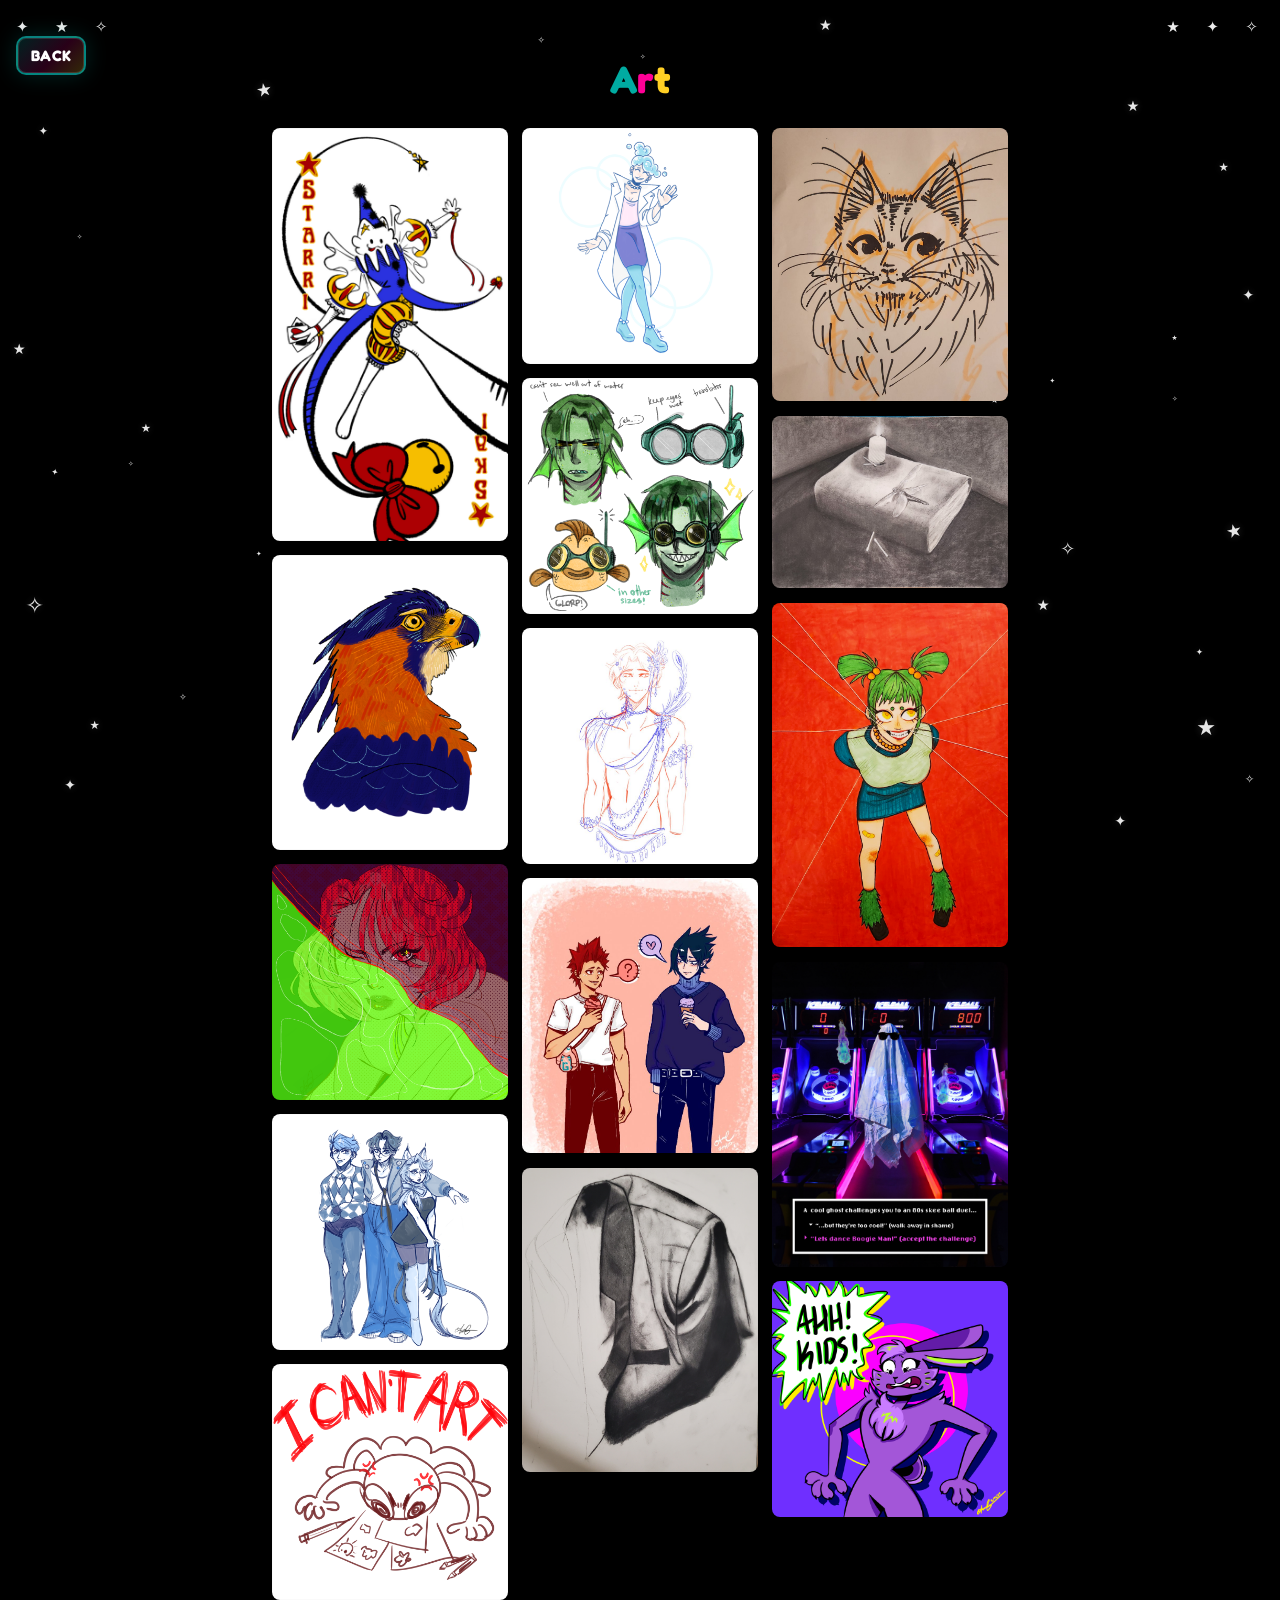
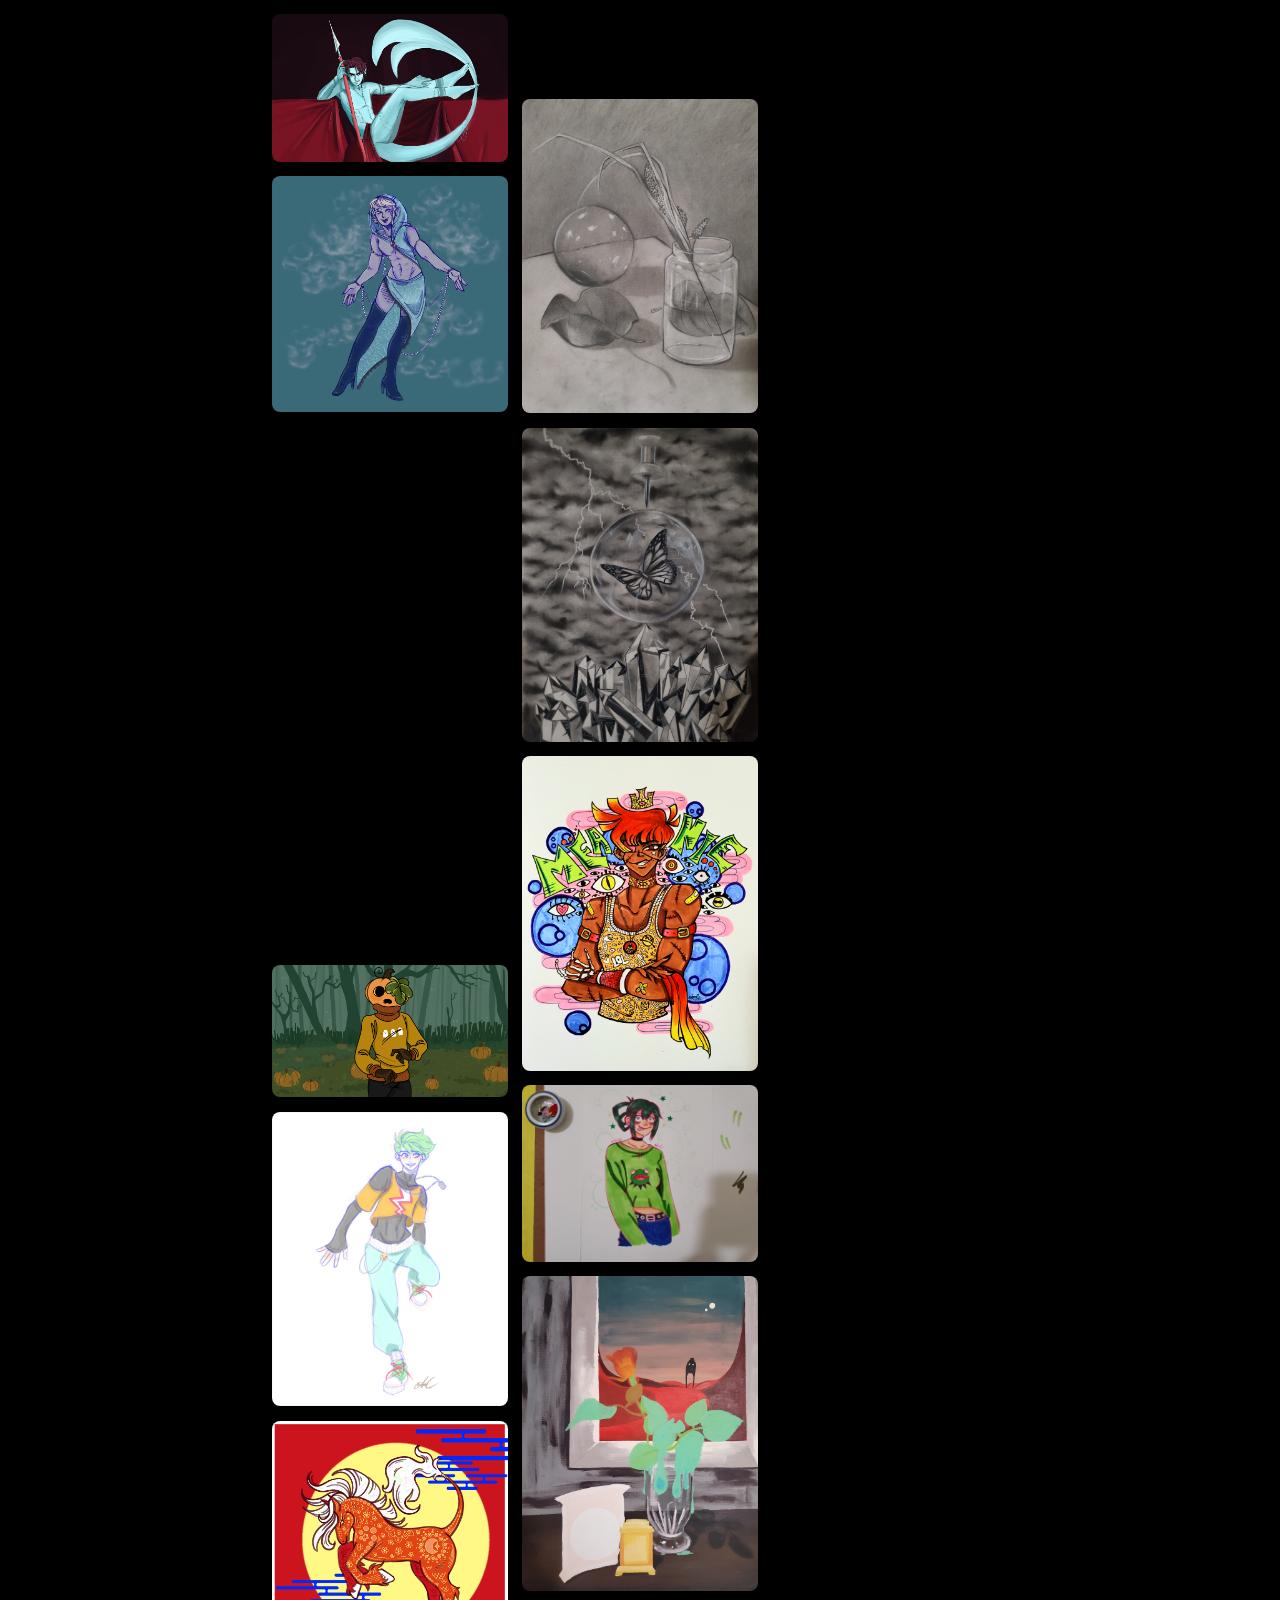
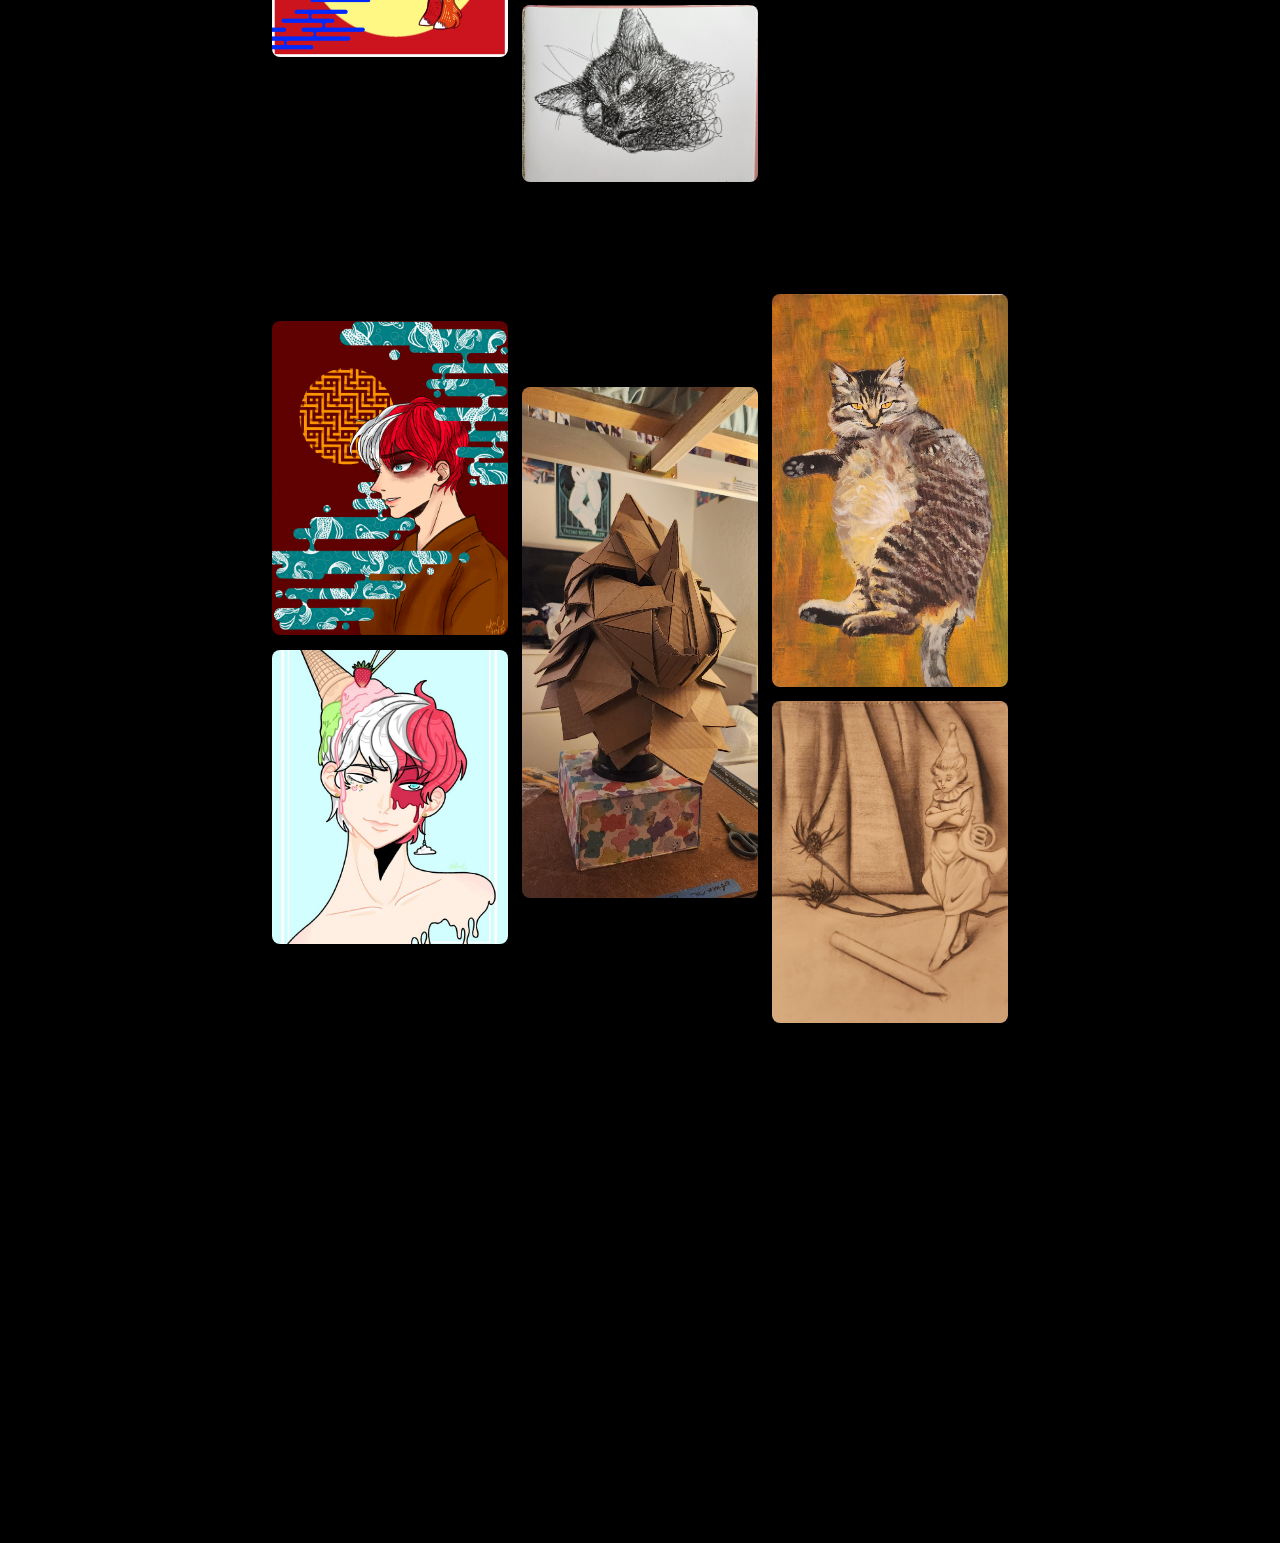
==== commit 5d0ec35b: "clean up" ====
--- a/art.html
+++ b/art.html
@@ -243,15 +243,15 @@
           <figcaption class="art-gallery__caption"></figcaption>
         </figure>
         <figure class="art-gallery__item art-gallery__item--series" role="listitem">
-          <a href="images/art/Cardboard%201.png" target="_blank" rel="noopener noreferrer" aria-label="Open Cardboard series full size">
-            <div class="art-gallery__series-grid" aria-hidden="true">
-              <img src="images/art/Cardboard%201.png" alt="" loading="lazy" decoding="async" />
-              <img src="images/art/Cardboard%202.png" alt="" loading="lazy" decoding="async" />
-              <img src="images/art/Cardboard%203.png" alt="" loading="lazy" decoding="async" />
-              <img src="images/art/Cardboard%204.png" alt="" loading="lazy" decoding="async" />
-              <img src="images/art/Cardboard%205.png" alt="" loading="lazy" decoding="async" />
-              <img src="images/art/Cardboard%206.png" alt="" loading="lazy" decoding="async" />
-            </div>
+          <a
+            href="images/art/Cardboard%201.png"
+            target="_blank"
+            rel="noopener noreferrer"
+            aria-label="Open Cardboard series full size"
+            data-series="images/art/Cardboard%201.png|images/art/Cardboard%202.png|images/art/Cardboard%203.png|images/art/Cardboard%204.png|images/art/Cardboard%205.png|images/art/Cardboard%206.png"
+            data-series-alt="Art piece Cardboard series"
+          >
+            <img src="images/art/Cardboard%201.png" alt="Art piece Cardboard series" loading="lazy" decoding="async" />
           </a>
           <figcaption class="art-gallery__caption"></figcaption>
         </figure>
--- a/styles.css
+++ b/styles.css
@@ -479,17 +479,6 @@
   display: block;
 }
 
-.art-gallery__series-grid {
-  display: grid;
-  grid-template-columns: repeat(2, 1fr);
-  gap: 0.35rem;
-}
-
-.art-gallery__series-grid img {
-  aspect-ratio: 1 / 1;
-  object-fit: cover;
-}
-
 .art-gallery__caption {
   margin-top: 0.5rem;
   font-size: 0.95rem;
@@ -509,6 +498,12 @@
   flex-direction: column;
   align-items: center;
   gap: 0.75rem;
+}
+
+.image-viewer__controls {
+  display: flex;
+  gap: 0.75rem;
+  align-self: flex-end;
 }
 
 .image-viewer__stage {
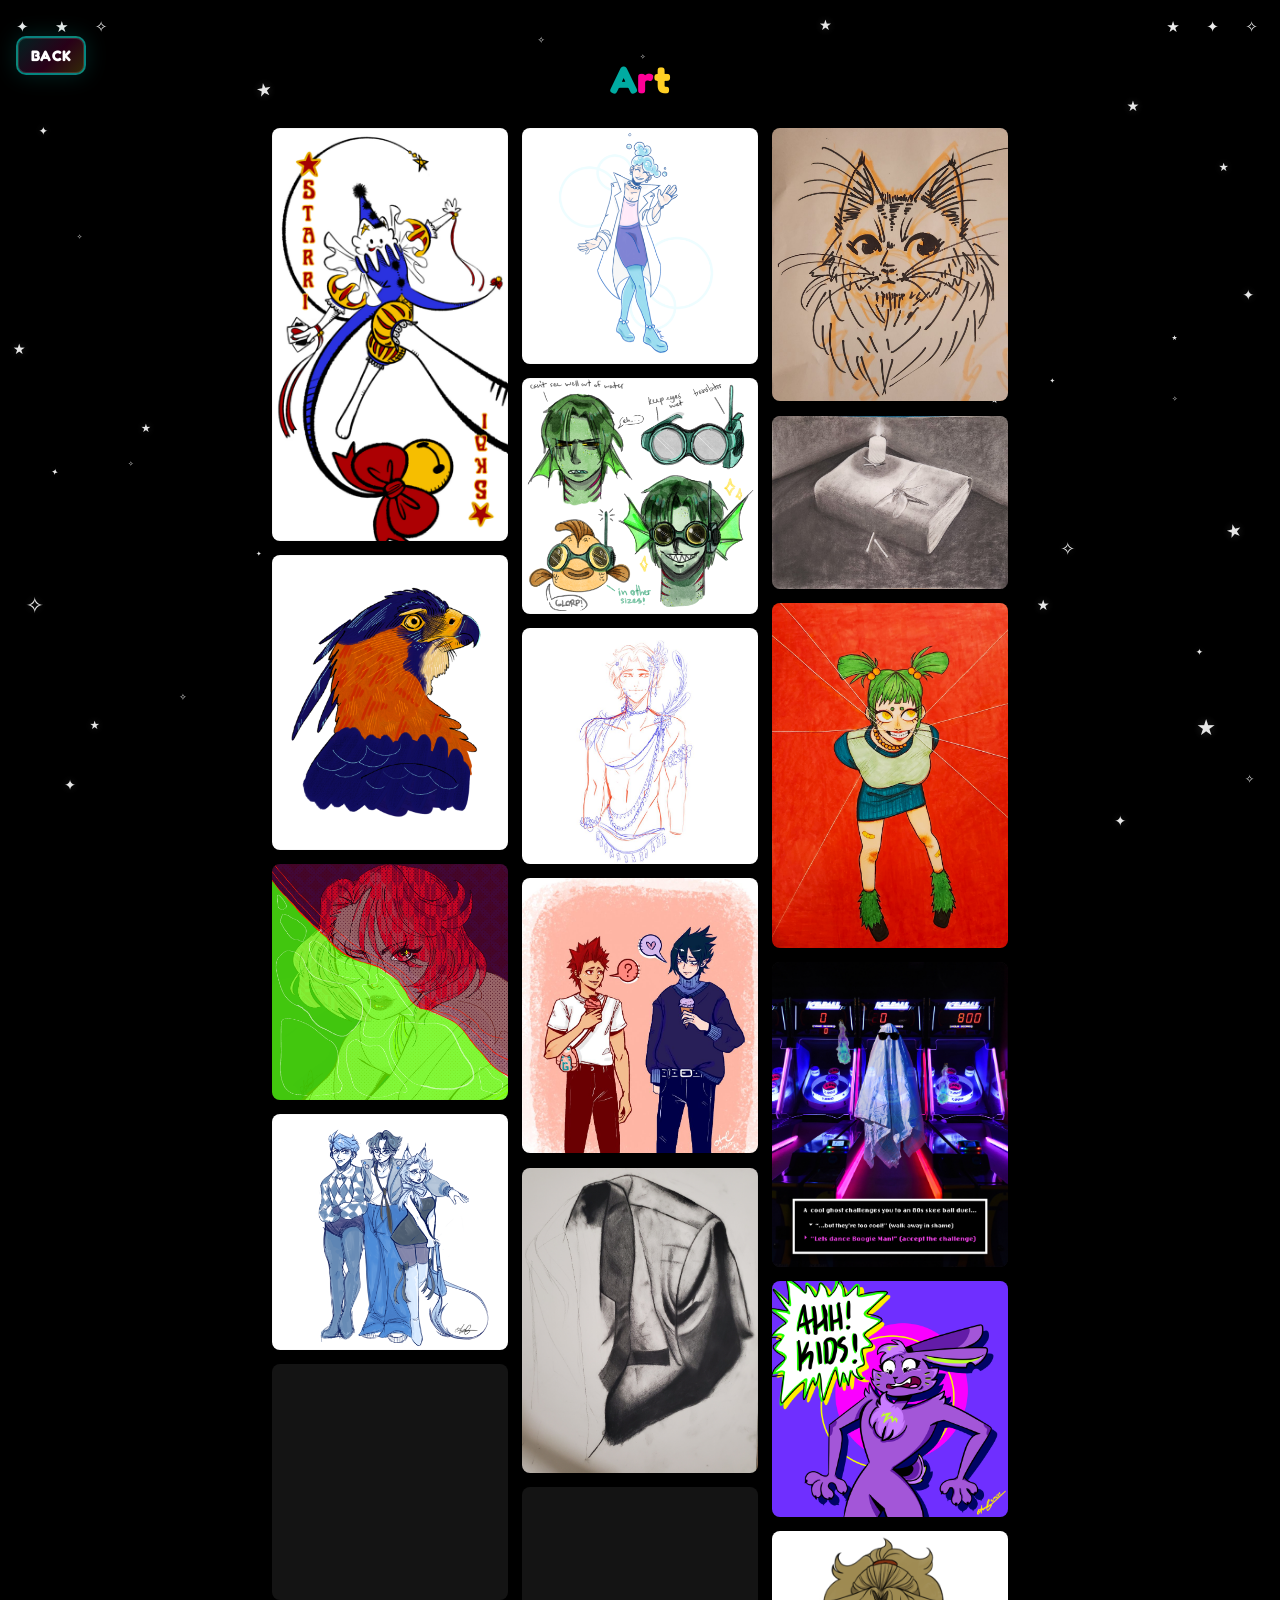
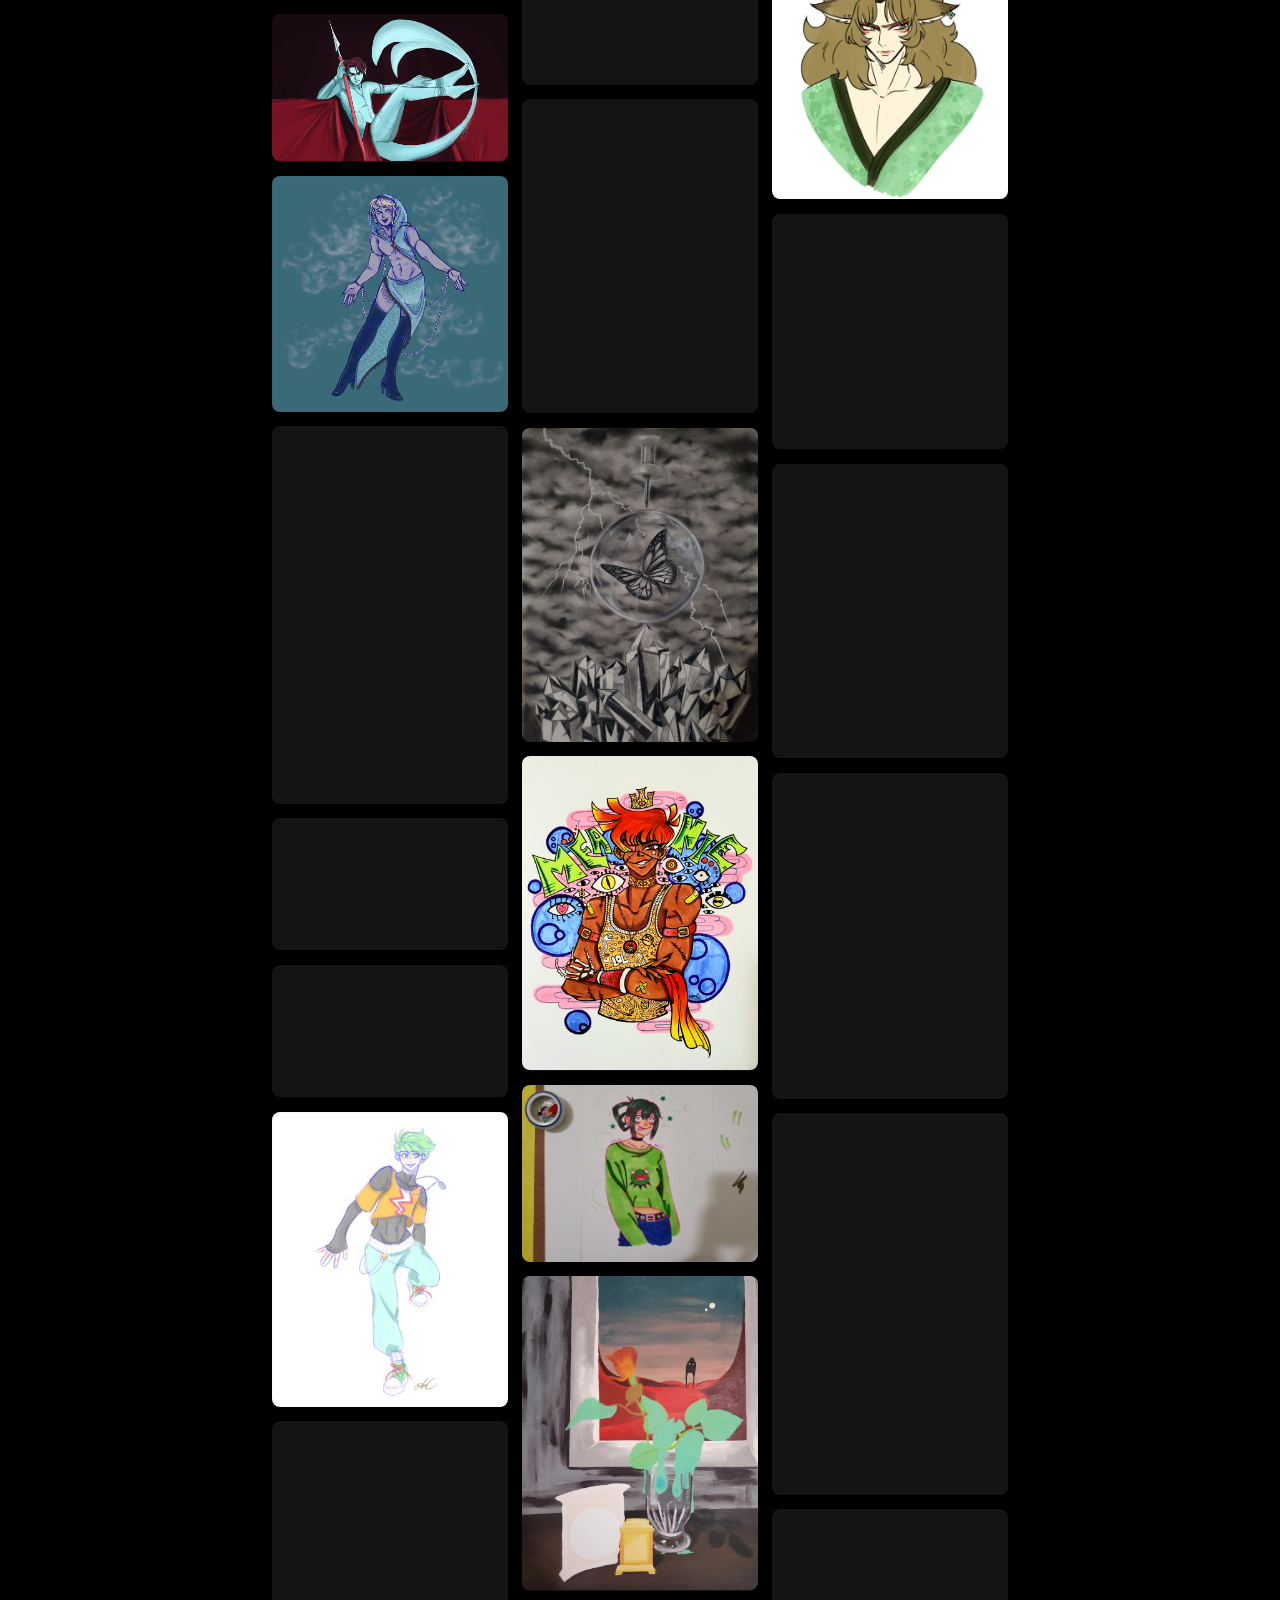
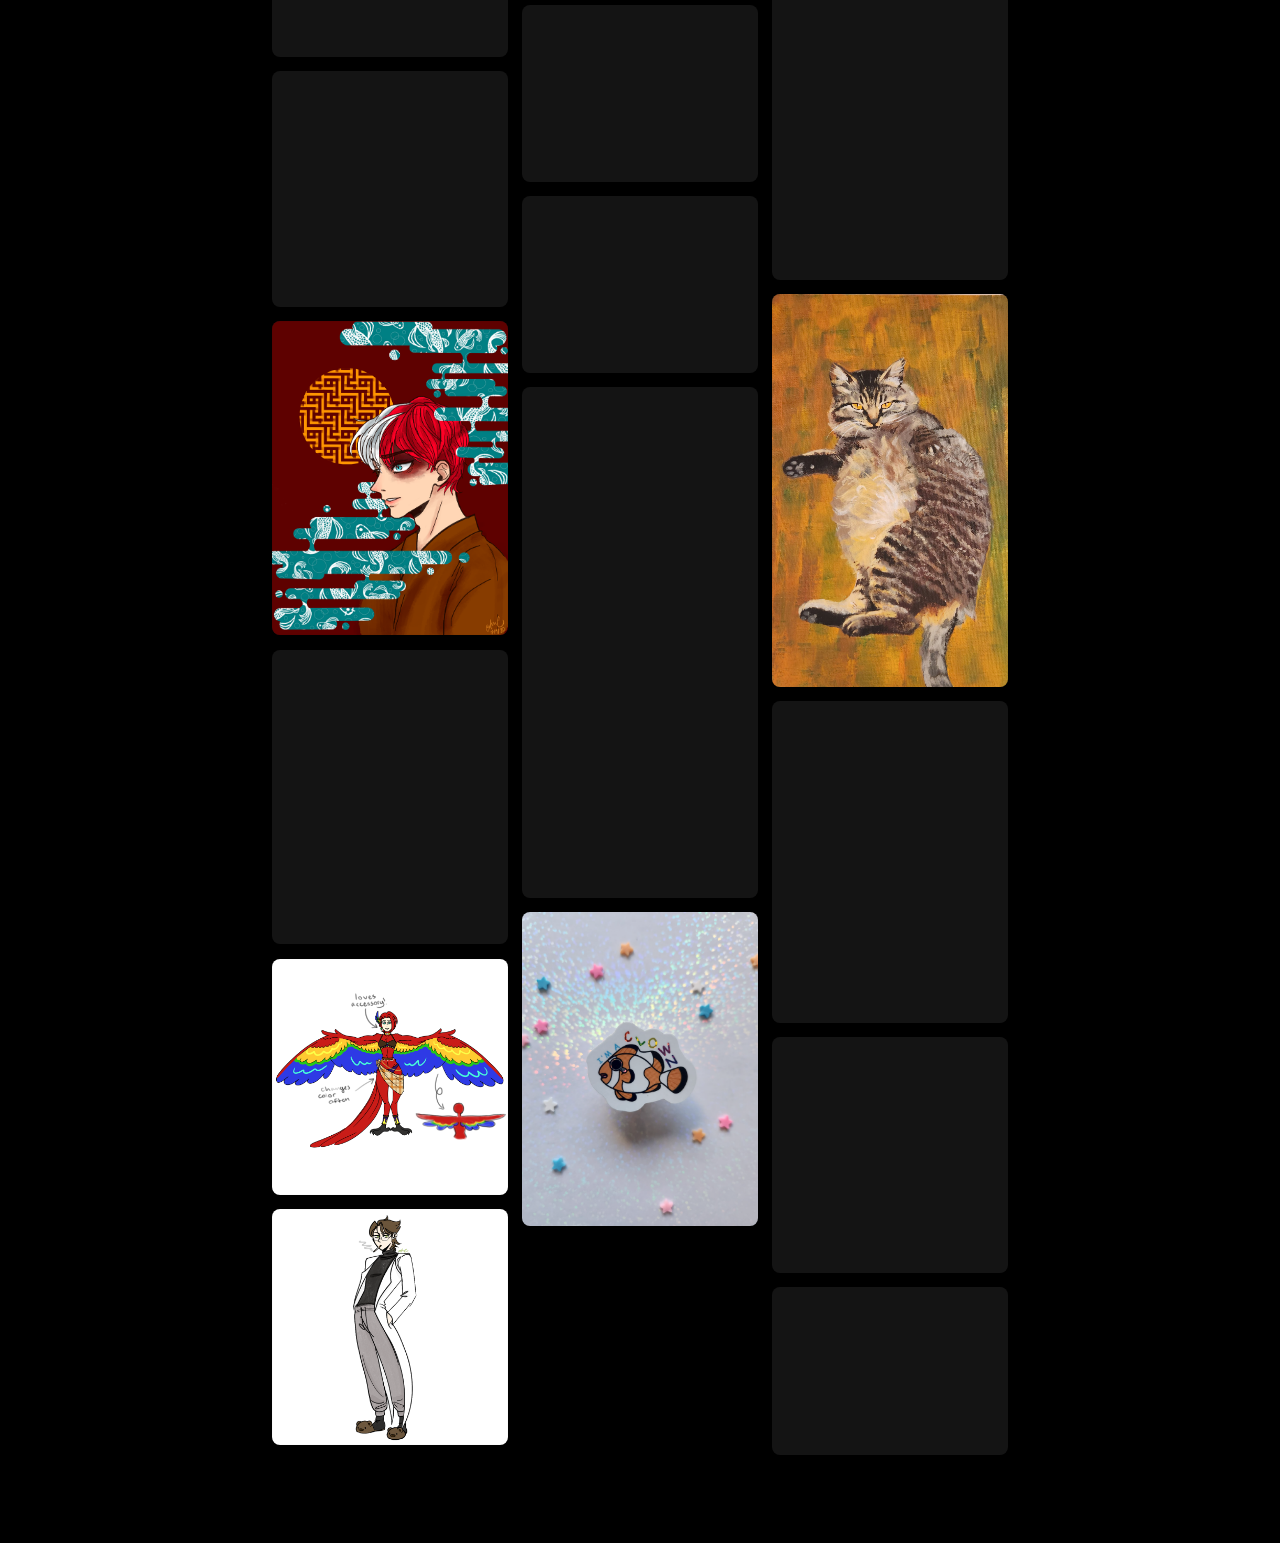
==== commit 2ff506f1: "ahh" ====
--- a/art.html
+++ b/art.html
@@ -354,6 +354,7 @@
       </div>
     </section>
   </main>
+  <script src="img-fade.js" defer></script>
   <script src="gallery-viewer.js" defer></script>
 </body>
 </html>
--- a/styles.css
+++ b/styles.css
@@ -273,6 +273,33 @@
   vertical-align: middle;
 }
 
+/* Smooth image reveal once the file is decoded and painted */
+.js-img-fade .project-tile__figure,
+.js-img-fade .art-gallery__item,
+.js-img-fade .bio-about__portrait {
+  background: rgba(255, 255, 255, 0.08);
+  border-radius: 8px;
+}
+
+.js-img-fade img:not(#viewer-image) {
+  opacity: 0;
+  transform: scale(1.01);
+  transition: opacity 260ms ease-out, transform 260ms ease-out;
+  will-change: opacity, transform;
+}
+
+.js-img-fade img:not(#viewer-image).is-loaded {
+  opacity: 1;
+  transform: none;
+}
+
+@media (prefers-reduced-motion: reduce) {
+  .js-img-fade img:not(#viewer-image) {
+    transition: none;
+    transform: none;
+  }
+}
+
 .project-tile__figure figcaption {
   margin-top: 0.45rem;
   font-size: 0.88rem;
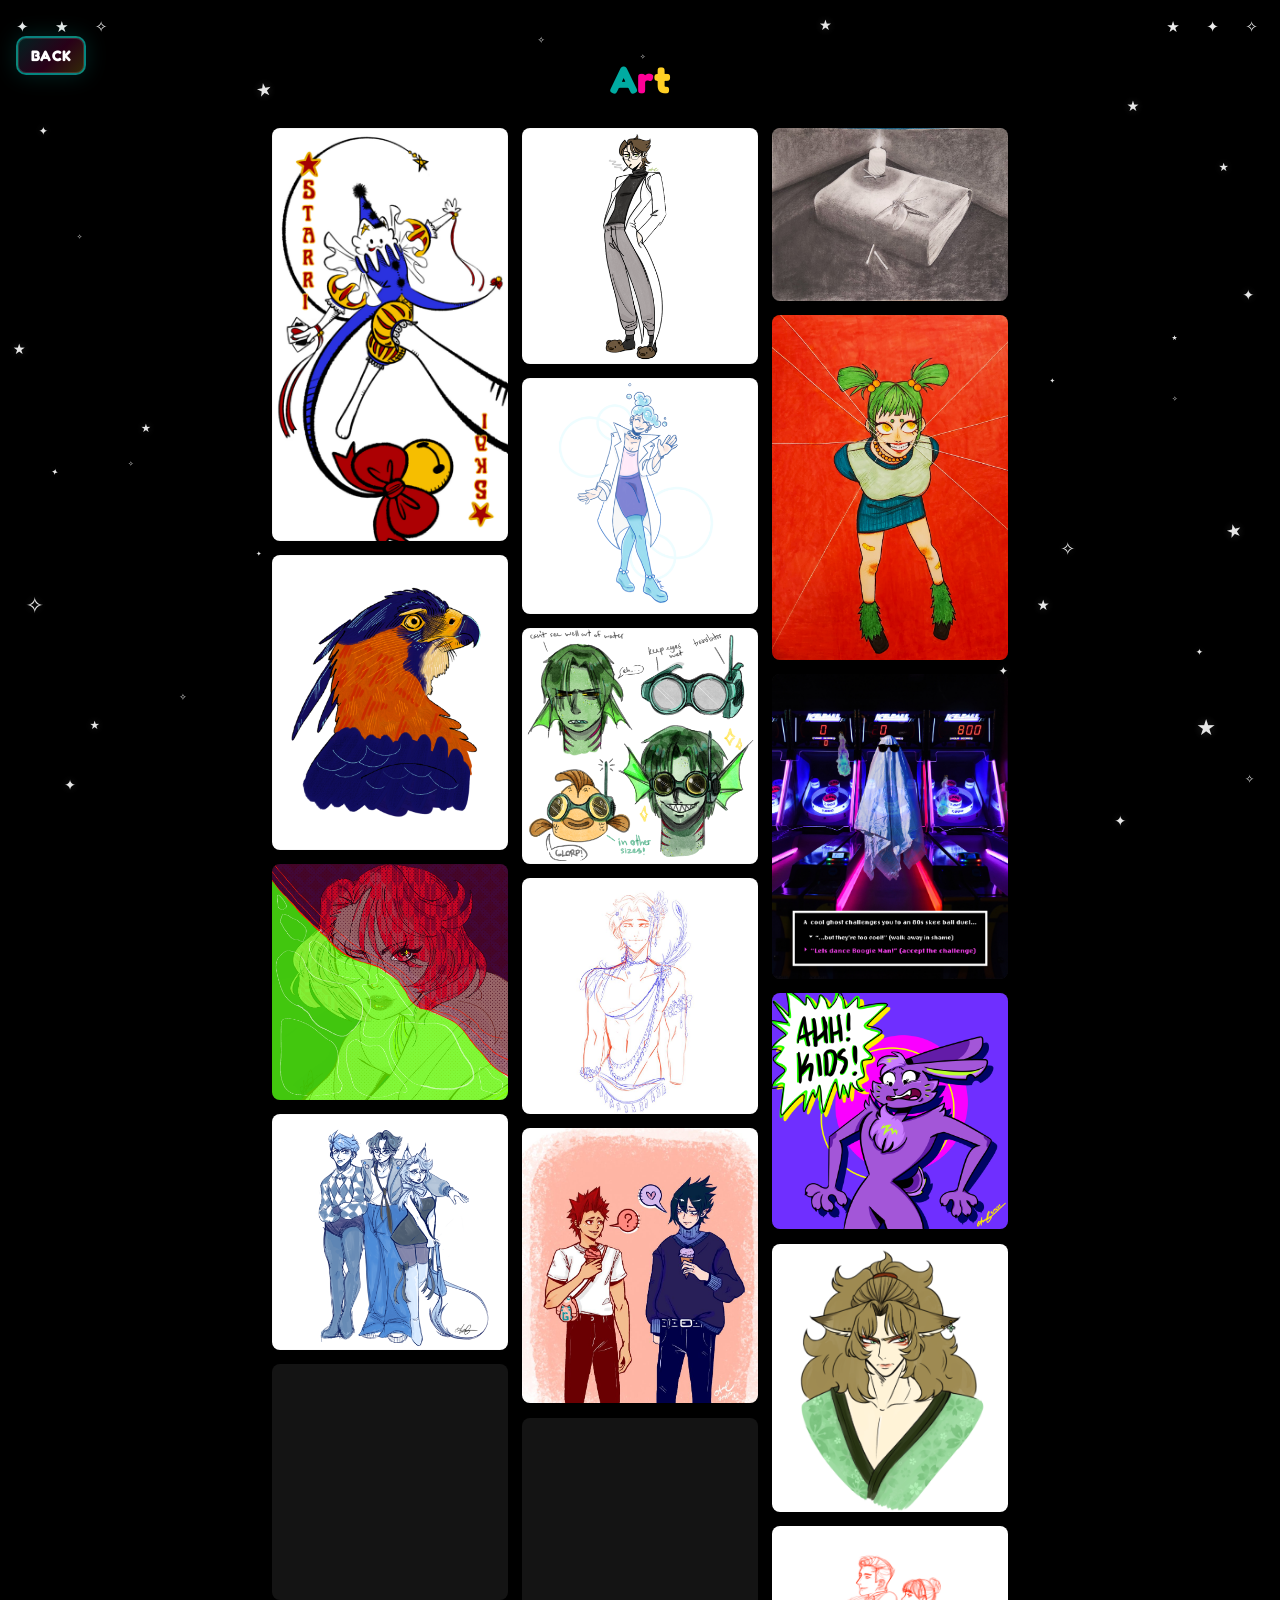
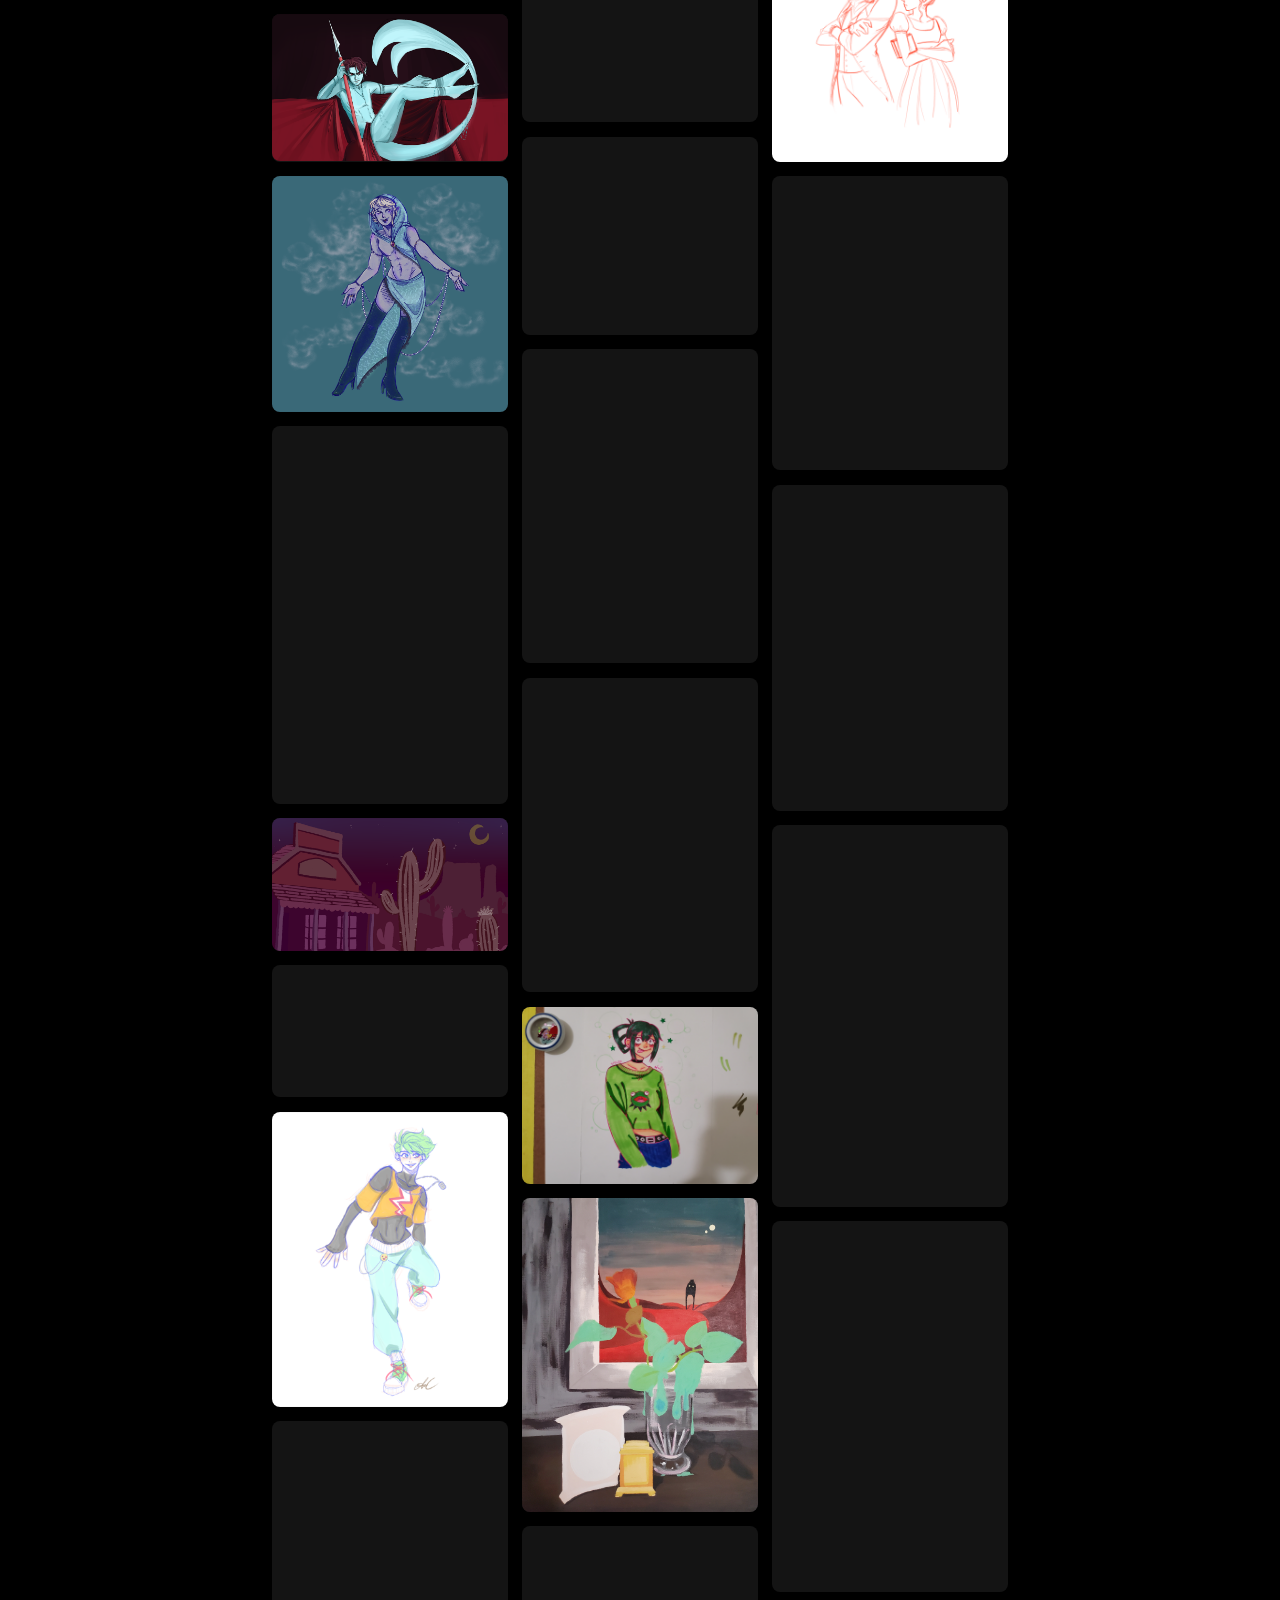
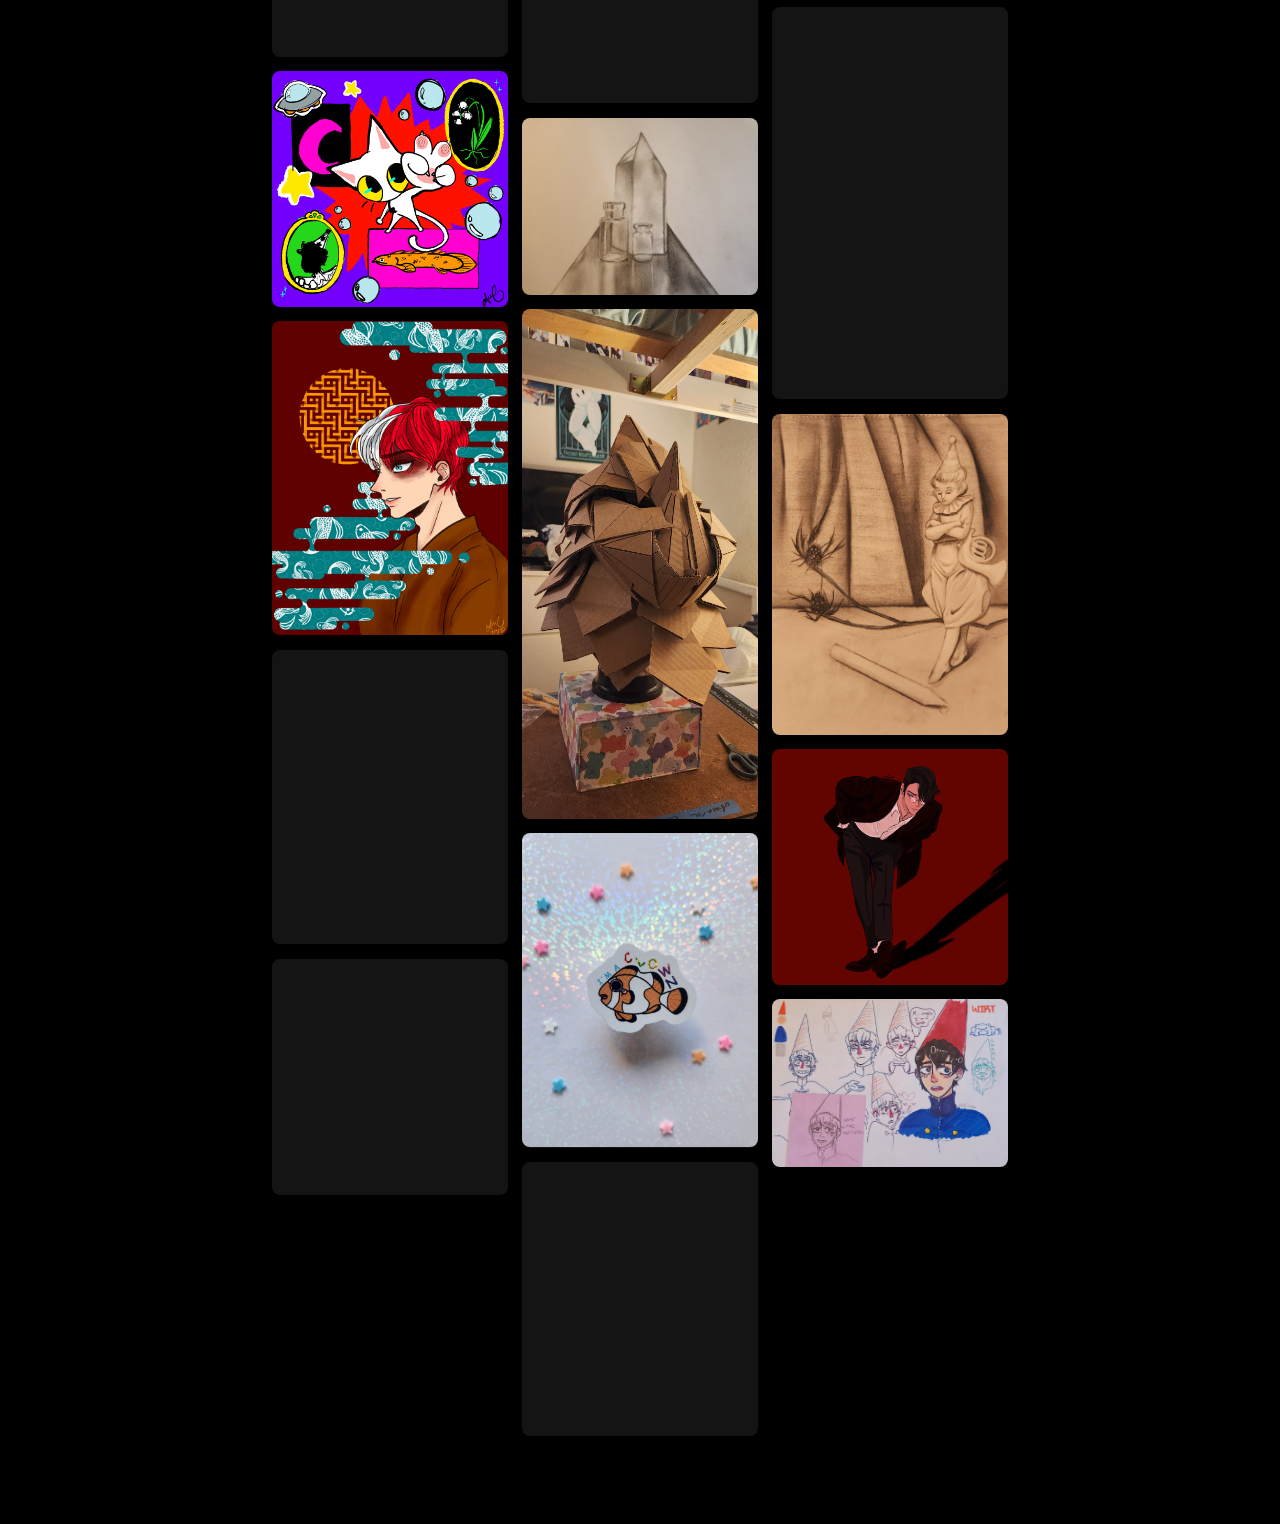
==== commit de5d2287: "organize" ====
--- a/art.html
+++ b/art.html
@@ -213,12 +213,6 @@
           <figcaption class="art-gallery__caption"></figcaption>
         </figure>
         <figure class="art-gallery__item" role="listitem">
-          <a href="images/art/20200605_012525.jpg" target="_blank" rel="noopener noreferrer" aria-label="Open art piece 20200605_012525 full size">
-            <img src="images/art/20200605_012525.jpg" alt="Art piece 20200605_012525" loading="lazy" decoding="async" />
-          </a>
-          <figcaption class="art-gallery__caption"></figcaption>
-        </figure>
-        <figure class="art-gallery__item" role="listitem">
           <a href="images/art/20200815_114246.jpg" target="_blank" rel="noopener noreferrer" aria-label="Open art piece 20200815_114246 full size">
             <img src="images/art/20200815_114246.jpg" alt="Art piece 20200815_114246" loading="lazy" decoding="async" />
           </a>
--- a/styles.css
+++ b/styles.css
@@ -530,7 +530,30 @@
 .image-viewer__controls {
   display: flex;
   gap: 0.75rem;
-  align-self: flex-end;
+  align-self: center;
+  align-items: center;
+  background: rgba(18, 16, 34, 0.7);
+  border: 1px solid rgba(255, 255, 255, 0.15);
+  border-radius: 999px;
+  padding: 0.5rem 0.85rem;
+  width: min(560px, 92vw);
+  justify-content: center;
+  order: 2;
+}
+
+.image-viewer__slider {
+  flex: 1 1 auto;
+  width: 100%;
+  accent-color: #87fff7;
+  cursor: pointer;
+}
+
+.image-viewer__slider-count {
+  min-width: 3.4rem;
+  font-size: 0.86rem;
+  font-weight: 700;
+  color: #e9fdfb;
+  text-align: right;
 }
 
 .image-viewer__stage {
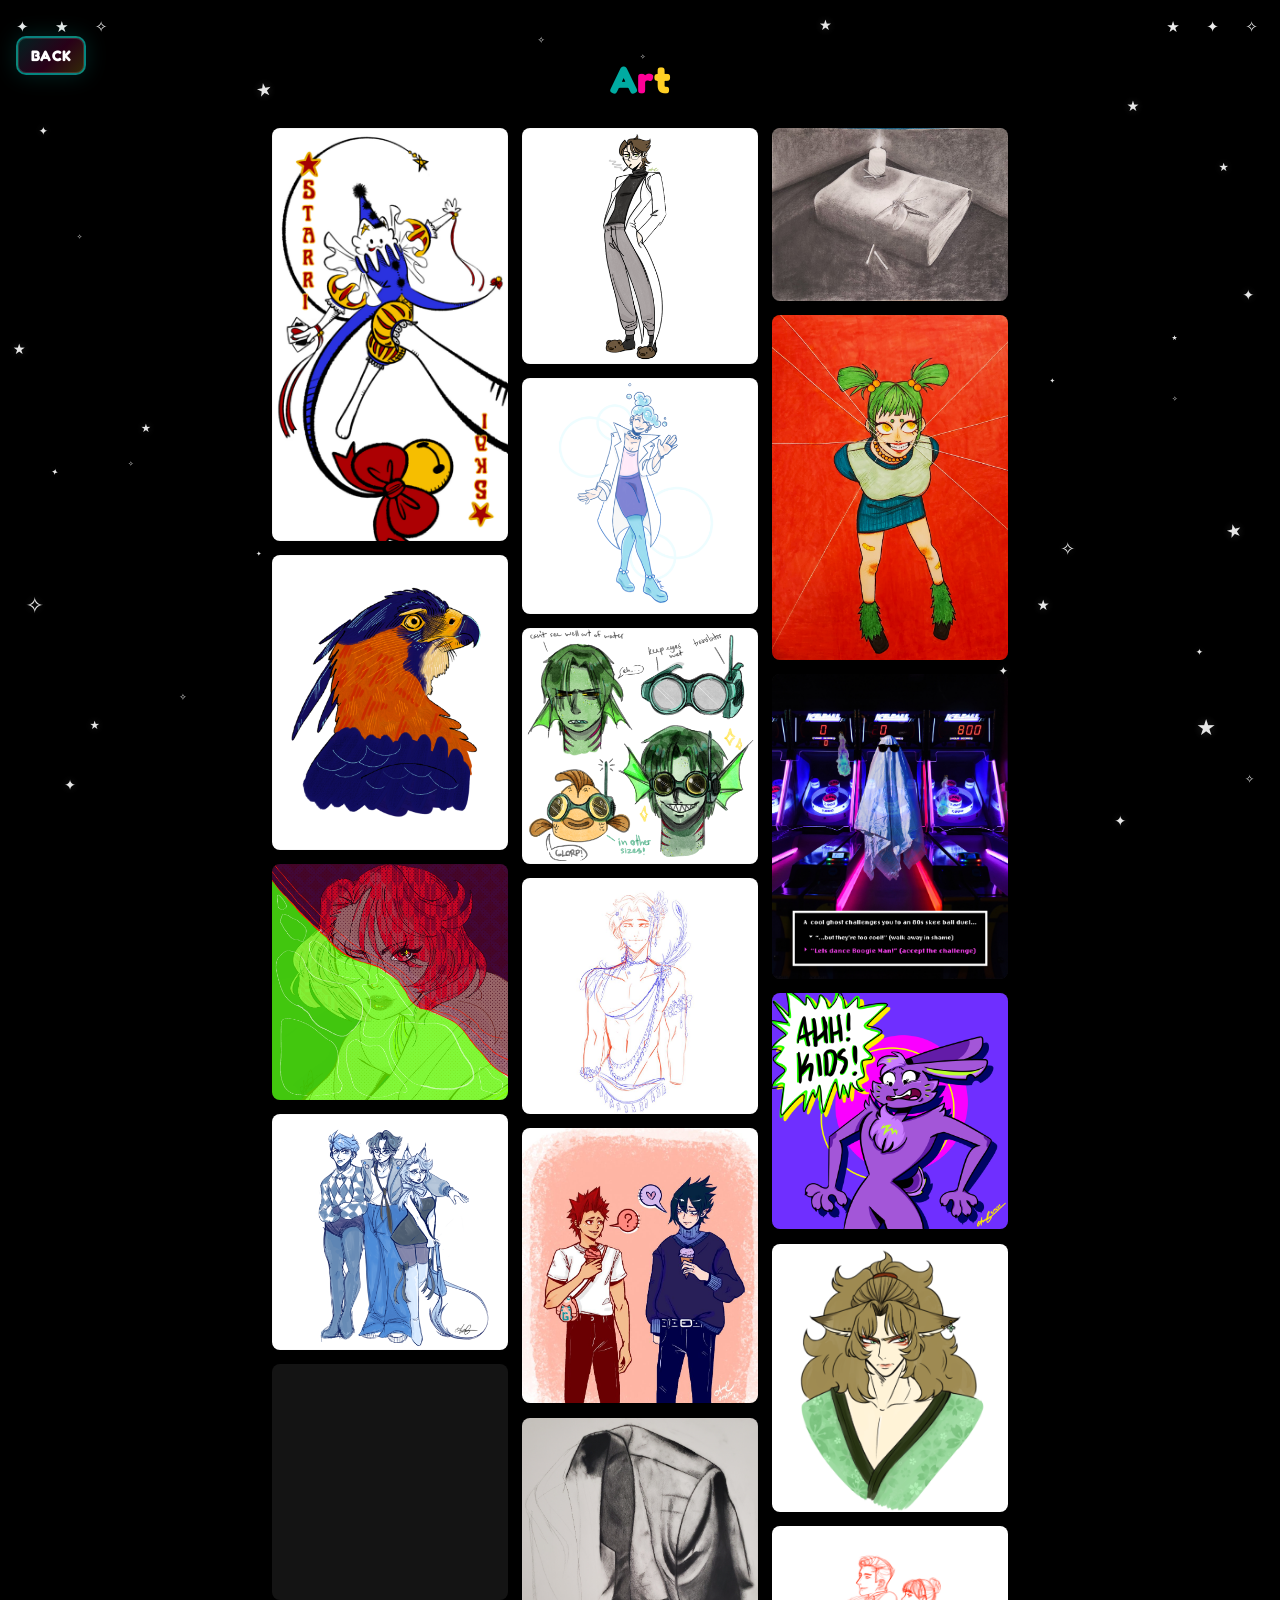
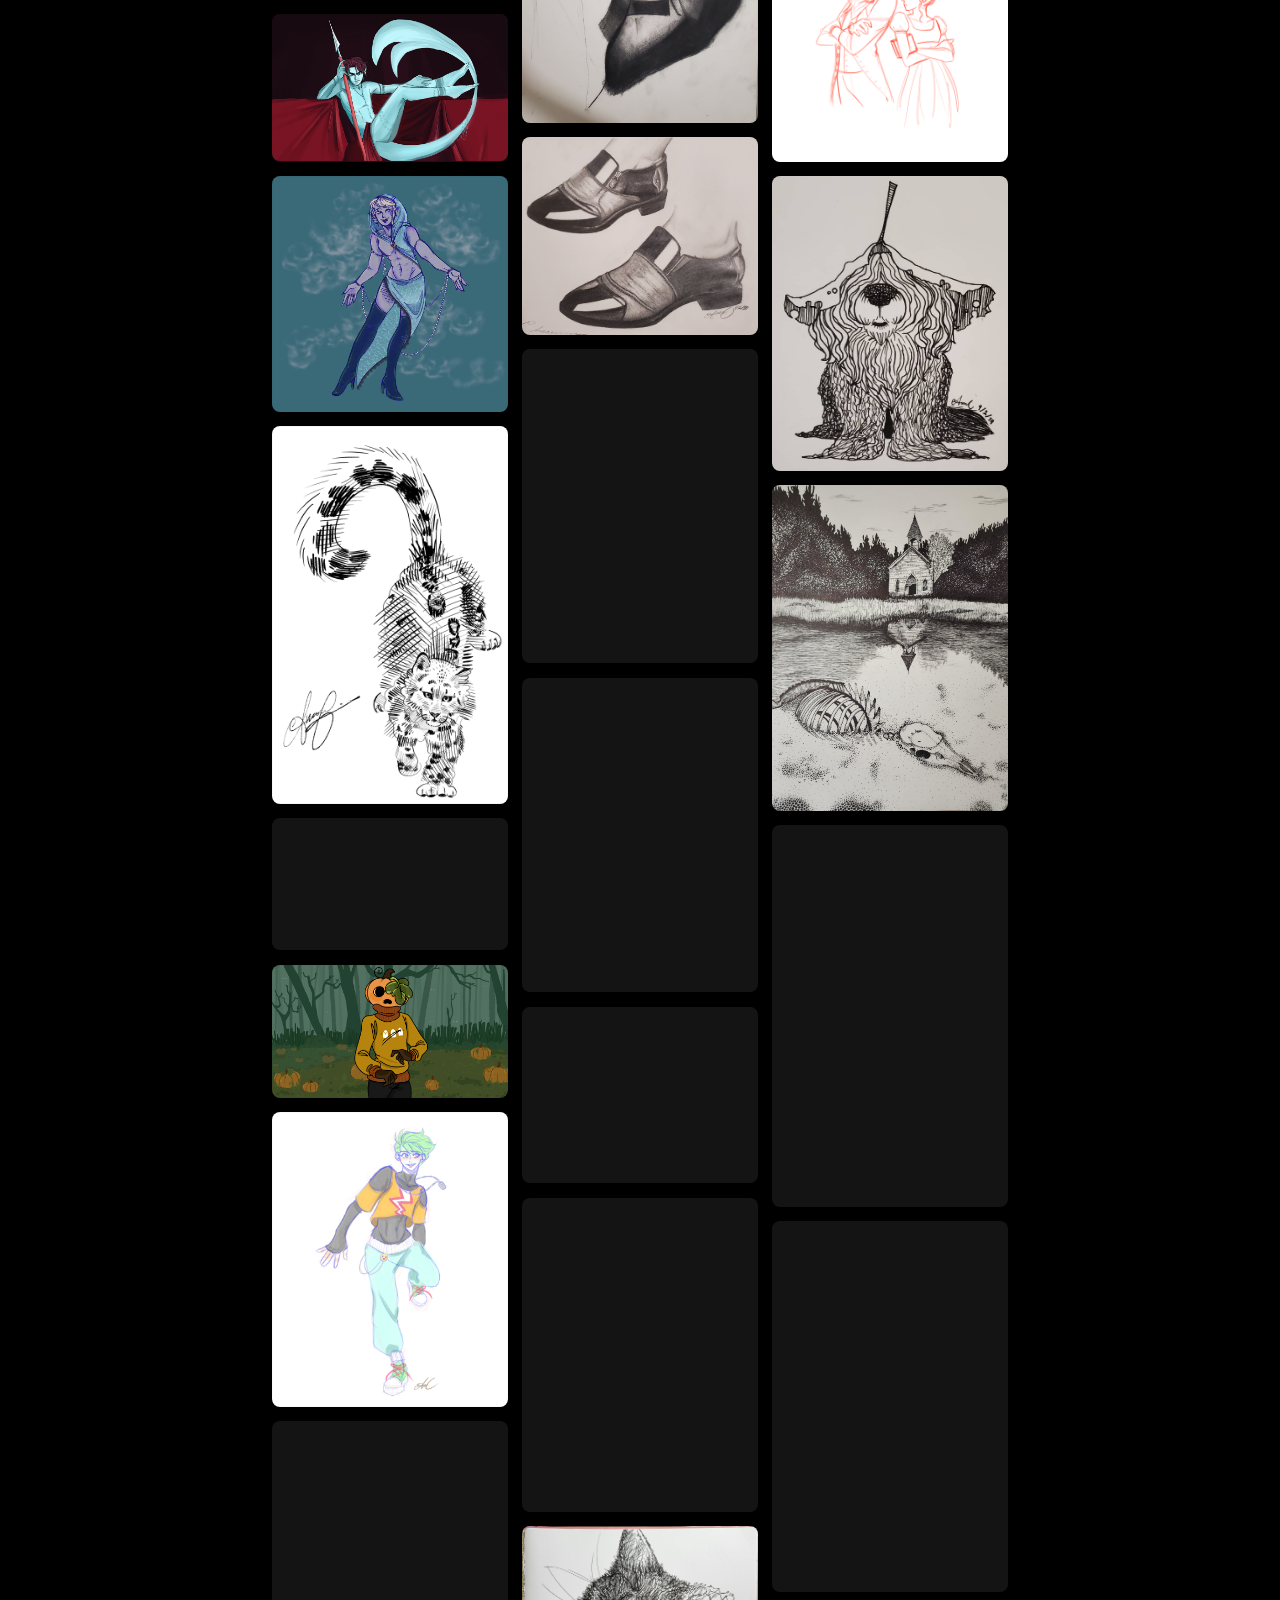
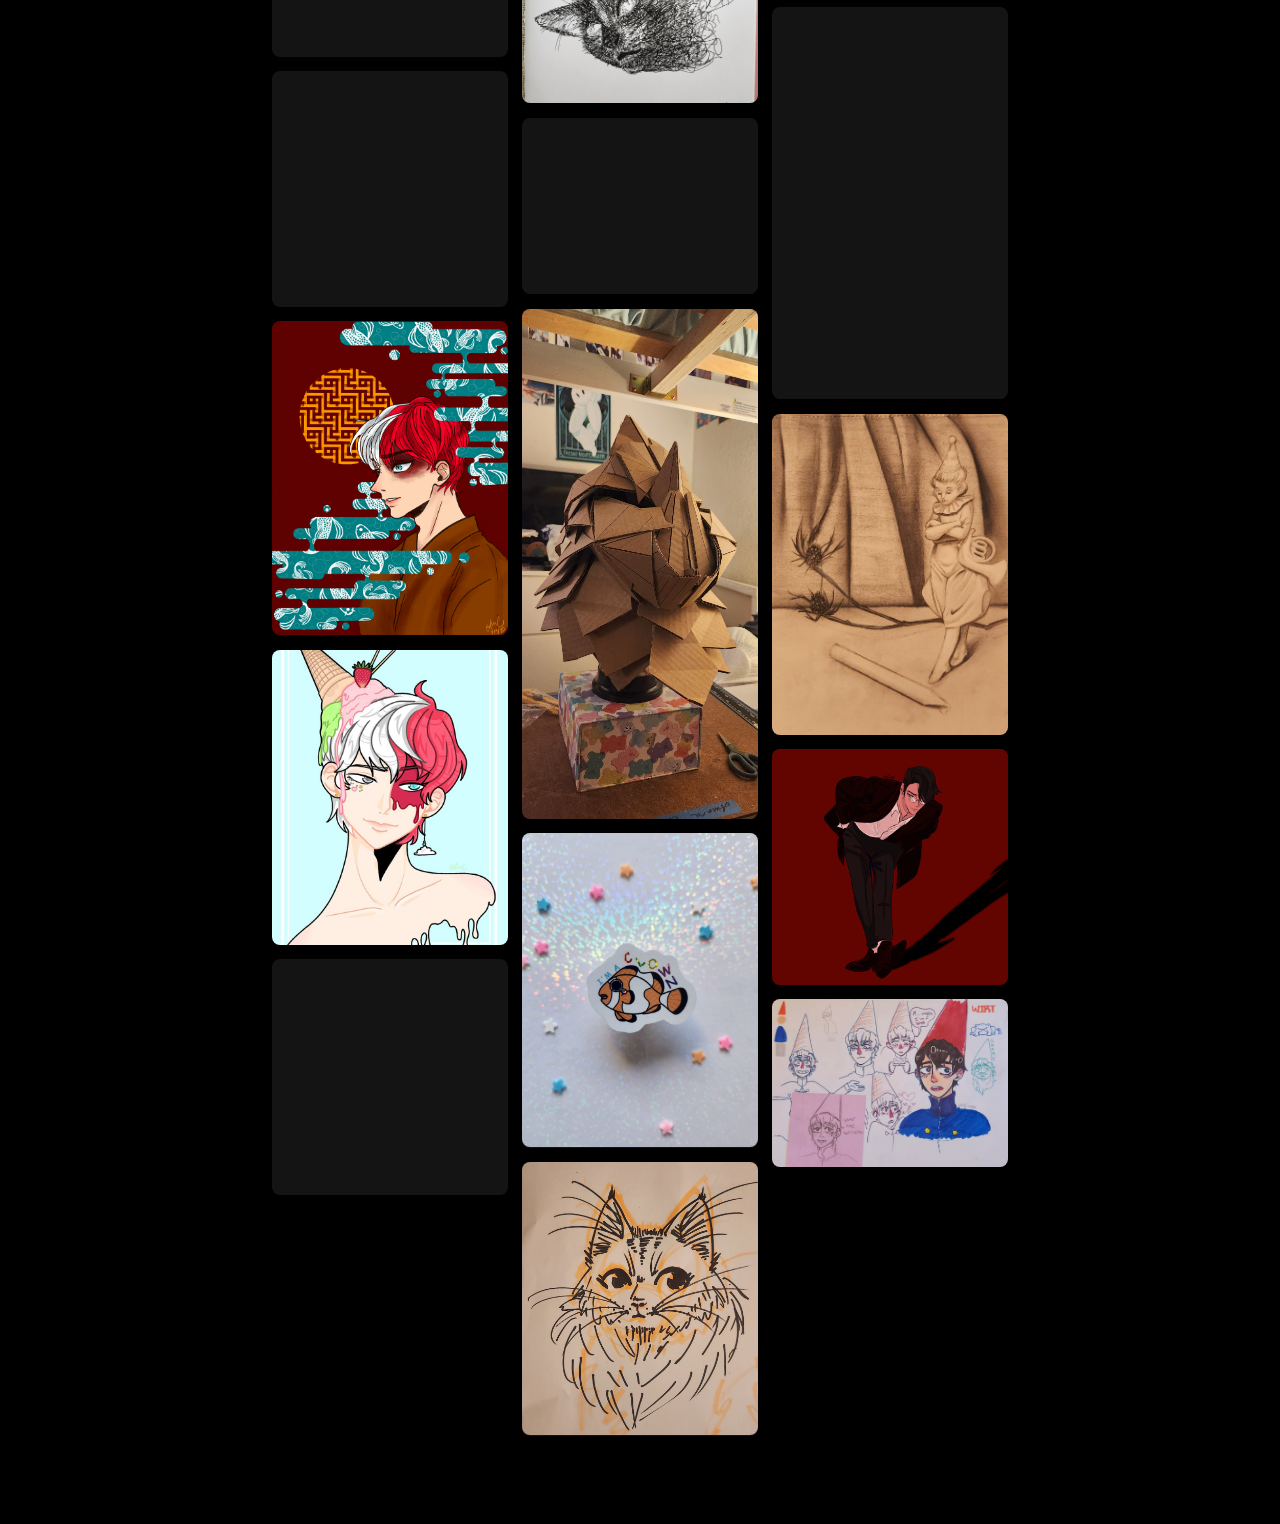
==== commit af9869ac: "housekeeping" ====
--- a/art.html
+++ b/art.html
@@ -243,6 +243,7 @@
             rel="noopener noreferrer"
             aria-label="Open Cardboard series full size"
             data-series="images/art/Cardboard%201.png|images/art/Cardboard%202.png|images/art/Cardboard%203.png|images/art/Cardboard%204.png|images/art/Cardboard%205.png|images/art/Cardboard%206.png"
+            data-series-slider
             data-series-alt="Art piece Cardboard series"
           >
             <img src="images/art/Cardboard%201.png" alt="Art piece Cardboard series" loading="lazy" decoding="async" />
--- a/styles.css
+++ b/styles.css
@@ -541,6 +541,11 @@
   order: 2;
 }
 
+/* Author `display:flex` must not override the native `hidden` attribute */
+.image-viewer__controls[hidden] {
+  display: none !important;
+}
+
 .image-viewer__slider {
   flex: 1 1 auto;
   width: 100%;
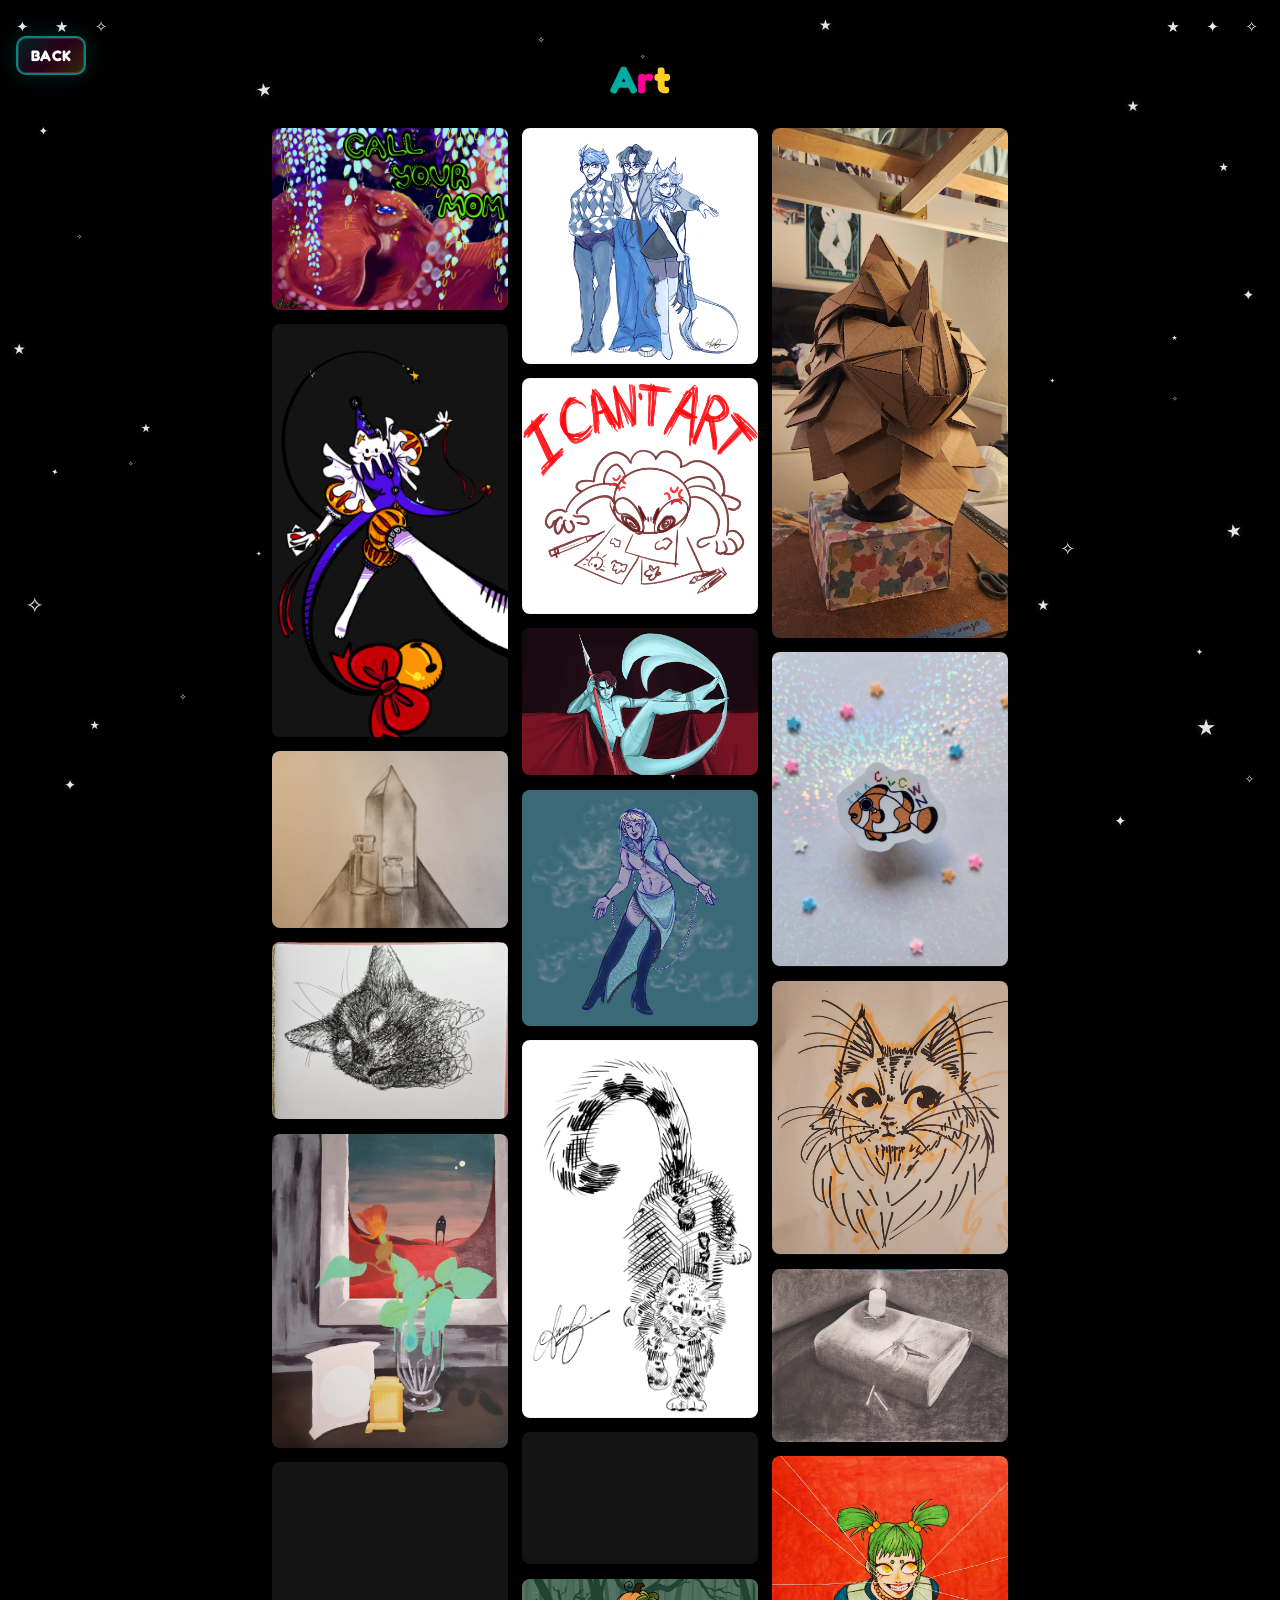
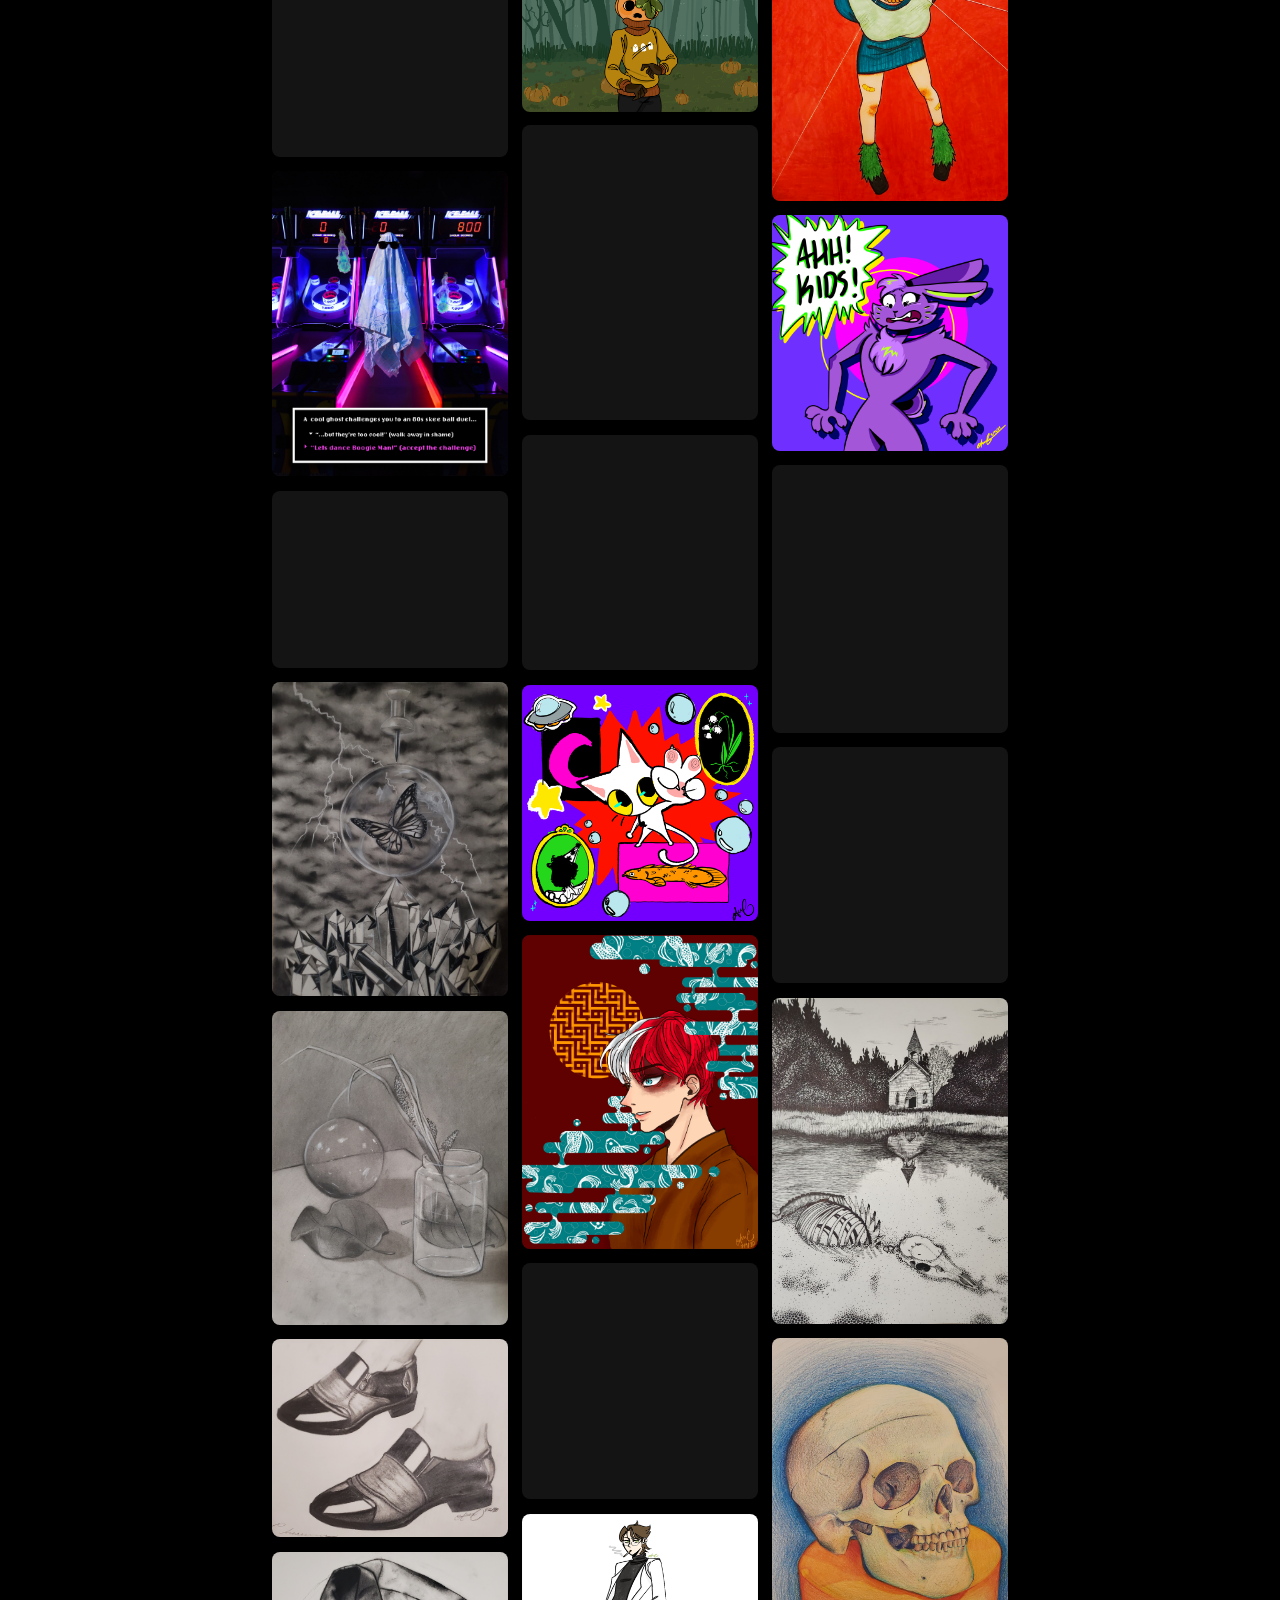
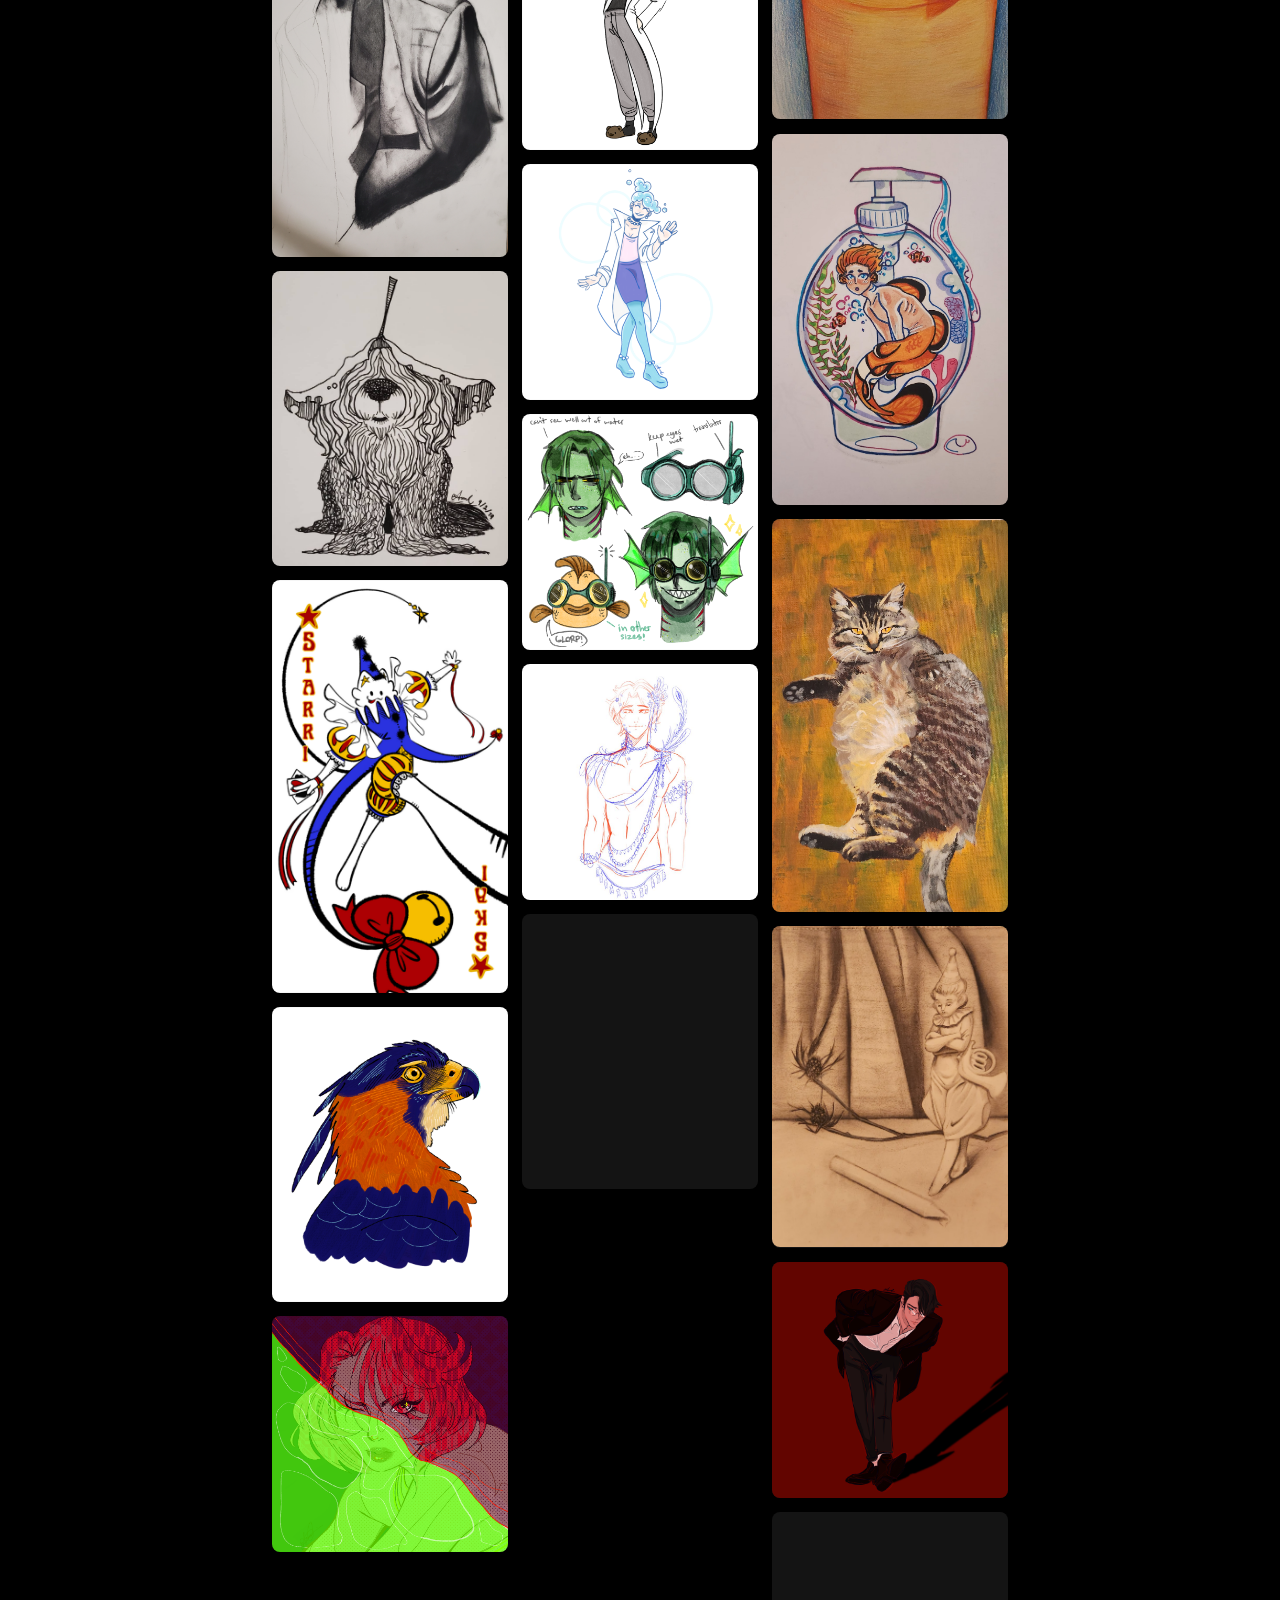
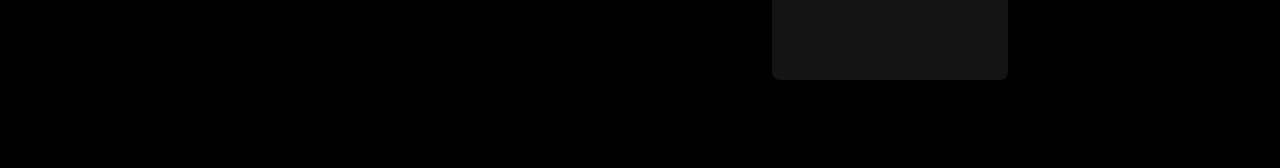
==== commit 17014d9e: "stuff" ====
--- a/art.html
+++ b/art.html
@@ -61,182 +61,204 @@
     <section class="art-gallery" aria-label="Art gallery">
       <div class="art-gallery__grid" role="list">
         <figure class="art-gallery__item" role="listitem">
+          <a href="images/art/Call%20Your%20Mom.jpg" target="_blank" rel="noopener noreferrer" aria-label="Open Call Your Mom full size">
+            <img src="images/art/Call%20Your%20Mom.jpg" alt="Call Your Mom" loading="lazy" decoding="async" />
+          </a>
+          <figcaption class="art-gallery__caption"></figcaption>
+        </figure>
+        <figure class="art-gallery__item" role="listitem">
+          <a href="images/art/Joker.png" target="_blank" rel="noopener noreferrer" aria-label="Open Joker full size">
+            <img src="images/art/Joker.png" alt="Joker" loading="lazy" decoding="async" />
+          </a>
+          <figcaption class="art-gallery__caption"></figcaption>
+        </figure>
+<figure class="art-gallery__item" role="listitem">
+          <a href="images/art/20240204_143447.jpg" target="_blank" rel="noopener noreferrer" aria-label="Open art piece 20240204_143447 full size">
+            <img src="images/art/20240204_143447.jpg" alt="Art piece 20240204_143447" loading="lazy" decoding="async" />
+          </a>
+          <figcaption class="art-gallery__caption"></figcaption>
+        </figure>
+<figure class="art-gallery__item" role="listitem">
+          <a href="images/art/20240121_134914.jpg" target="_blank" rel="noopener noreferrer" aria-label="Open art piece 20240121_134914 full size">
+            <img src="images/art/20240121_134914.jpg" alt="Art piece 20240121_134914" loading="lazy" decoding="async" />
+          </a>
+          <figcaption class="art-gallery__caption"></figcaption>
+        </figure>
+<figure class="art-gallery__item" role="listitem">
+          <a href="images/art/20210804_162309.jpg" target="_blank" rel="noopener noreferrer" aria-label="Open art piece 20210804_162309 full size">
+            <img src="images/art/20210804_162309.jpg" alt="Art piece 20210804_162309" loading="lazy" decoding="async" />
+          </a>
+          <figcaption class="art-gallery__caption"></figcaption>
+        </figure>
+<figure class="art-gallery__item" role="listitem">
+          <a href="images/art/IMG_20210625_020547_392.jpg" target="_blank" rel="noopener noreferrer" aria-label="Open art piece IMG 20210625 020547 392 full size">
+            <img src="images/thumbs/art/IMG_20210625_020547_392.jpg" alt="Art piece IMG 20210625 020547 392" loading="lazy" decoding="async" />
+          </a>
+          <figcaption class="art-gallery__caption"></figcaption>
+        </figure>
+<figure class="art-gallery__item" role="listitem">
+          <a href="images/art/ghost%20dood.jpg" target="_blank" rel="noopener noreferrer" aria-label="Open art piece ghost dood full size">
+            <img src="images/art/ghost%20dood.jpg" alt="Art piece ghost dood" loading="lazy" decoding="async" />
+          </a>
+          <figcaption class="art-gallery__caption"></figcaption>
+        </figure>
+<figure class="art-gallery__item" role="listitem">
+          <a href="images/art/20200815_114246.jpg" target="_blank" rel="noopener noreferrer" aria-label="Open art piece 20200815_114246 full size">
+            <img src="images/art/20200815_114246.jpg" alt="Art piece 20200815_114246" loading="lazy" decoding="async" />
+          </a>
+          <figcaption class="art-gallery__caption"></figcaption>
+        </figure>
+<figure class="art-gallery__item" role="listitem">
+          <a href="images/art/20200518_022654.jpg" target="_blank" rel="noopener noreferrer" aria-label="Open art piece 20200518_022654 full size">
+            <img src="images/art/20200518_022654.jpg" alt="Art piece 20200518_022654" loading="lazy" decoding="async" />
+          </a>
+          <figcaption class="art-gallery__caption"></figcaption>
+        </figure>
+<figure class="art-gallery__item" role="listitem">
+          <a href="images/art/20200507_203108.jpg" target="_blank" rel="noopener noreferrer" aria-label="Open art piece 20200507_203108 full size">
+            <img src="images/art/20200507_203108.jpg" alt="Art piece 20200507_203108" loading="lazy" decoding="async" />
+          </a>
+          <figcaption class="art-gallery__caption"></figcaption>
+        </figure>
+<figure class="art-gallery__item" role="listitem">
+          <a href="images/art/20200506_225635.jpg" target="_blank" rel="noopener noreferrer" aria-label="Open art piece 20200506_225635 full size">
+            <img src="images/art/20200506_225635.jpg" alt="Art piece 20200506_225635" loading="lazy" decoding="async" />
+          </a>
+          <figcaption class="art-gallery__caption"></figcaption>
+        </figure>
+<figure class="art-gallery__item" role="listitem">
+          <a href="images/art/20200506_224318.jpg" target="_blank" rel="noopener noreferrer" aria-label="Open art piece 20200506_224318 full size">
+            <img src="images/art/20200506_224318.jpg" alt="Art piece 20200506_224318" loading="lazy" decoding="async" />
+          </a>
+          <figcaption class="art-gallery__caption"></figcaption>
+        </figure>
+<figure class="art-gallery__item" role="listitem">
+          <a href="images/art/IMG_20190902_011146_027.jpg" target="_blank" rel="noopener noreferrer" aria-label="Open art piece IMG_20190902_011146_027 full size">
+            <img src="images/art/IMG_20190902_011146_027.jpg" alt="Art piece IMG_20190902_011146_027" loading="lazy" decoding="async" />
+          </a>
+          <figcaption class="art-gallery__caption"></figcaption>
+        </figure>
+<figure class="art-gallery__item" role="listitem">
           <a href="images/art/1.png" target="_blank" rel="noopener noreferrer" aria-label="Open art piece 1 full size">
             <img src="images/thumbs/art/1.png" alt="Art piece 1" loading="lazy" decoding="async" />
           </a>
           <figcaption class="art-gallery__caption"></figcaption>
         </figure>
-        <figure class="art-gallery__item" role="listitem">
+<figure class="art-gallery__item" role="listitem">
           <a href="images/art/eagle.png" target="_blank" rel="noopener noreferrer" aria-label="Open art piece eagle full size">
             <img src="images/thumbs/art/eagle.png" alt="Art piece eagle" loading="lazy" decoding="async" />
           </a>
           <figcaption class="art-gallery__caption"></figcaption>
         </figure>
-        <figure class="art-gallery__item" role="listitem">
+<figure class="art-gallery__item" role="listitem">
           <a href="images/art/girl.png" target="_blank" rel="noopener noreferrer" aria-label="Open art piece girl full size">
             <img src="images/thumbs/art/girl.png" alt="Art piece girl" loading="lazy" decoding="async" />
           </a>
           <figcaption class="art-gallery__caption"></figcaption>
         </figure>
-        <figure class="art-gallery__item" role="listitem">
+<figure class="art-gallery__item" role="listitem">
           <a href="images/art/Illustration12_1.png" target="_blank" rel="noopener noreferrer" aria-label="Open art piece Illustration 12_1 full size">
             <img src="images/thumbs/art/Illustration12_1.png" alt="Art piece Illustration 12_1" loading="lazy" decoding="async" />
           </a>
           <figcaption class="art-gallery__caption"></figcaption>
         </figure>
-        <figure class="art-gallery__item" role="listitem">
+<figure class="art-gallery__item" role="listitem">
           <a href="images/art/Illustration15.png" target="_blank" rel="noopener noreferrer" aria-label="Open art piece Illustration 15 full size">
             <img src="images/thumbs/art/Illustration15.png" alt="Art piece Illustration 15" loading="lazy" decoding="async" />
           </a>
           <figcaption class="art-gallery__caption"></figcaption>
         </figure>
-        <figure class="art-gallery__item" role="listitem">
+<figure class="art-gallery__item" role="listitem">
           <a href="images/art/Illustration16_1.png" target="_blank" rel="noopener noreferrer" aria-label="Open art piece Illustration 16_1 full size">
             <img src="images/thumbs/art/Illustration16_1.png" alt="Art piece Illustration 16_1" loading="lazy" decoding="async" />
           </a>
           <figcaption class="art-gallery__caption"></figcaption>
         </figure>
-        <figure class="art-gallery__item" role="listitem">
+<figure class="art-gallery__item" role="listitem">
           <a href="images/art/Illustration17.png" target="_blank" rel="noopener noreferrer" aria-label="Open art piece Illustration 17 full size">
             <img src="images/thumbs/art/Illustration17.png" alt="Art piece Illustration 17" loading="lazy" decoding="async" />
           </a>
           <figcaption class="art-gallery__caption"></figcaption>
         </figure>
-        <figure class="art-gallery__item" role="listitem">
+<figure class="art-gallery__item" role="listitem">
           <a href="images/art/Illustration23.png" target="_blank" rel="noopener noreferrer" aria-label="Open art piece Illustration 23 full size">
             <img src="images/thumbs/art/Illustration23.png" alt="Art piece Illustration 23" loading="lazy" decoding="async" />
           </a>
           <figcaption class="art-gallery__caption"></figcaption>
         </figure>
-        <figure class="art-gallery__item" role="listitem">
+<figure class="art-gallery__item" role="listitem">
           <a href="images/art/Illustration45.png" target="_blank" rel="noopener noreferrer" aria-label="Open art piece Illustration 45 full size">
             <img src="images/thumbs/art/Illustration45.png" alt="Art piece Illustration 45" loading="lazy" decoding="async" />
           </a>
           <figcaption class="art-gallery__caption"></figcaption>
         </figure>
-        <figure class="art-gallery__item" role="listitem">
+<figure class="art-gallery__item" role="listitem">
           <a href="images/art/Illustration46_1.png" target="_blank" rel="noopener noreferrer" aria-label="Open art piece Illustration 46_1 full size">
             <img src="images/thumbs/art/Illustration46_1.png" alt="Art piece Illustration 46_1" loading="lazy" decoding="async" />
           </a>
           <figcaption class="art-gallery__caption"></figcaption>
         </figure>
-        <figure class="art-gallery__item" role="listitem">
+<figure class="art-gallery__item" role="listitem">
           <a href="images/art/Illustration5.png" target="_blank" rel="noopener noreferrer" aria-label="Open art piece Illustration 5 full size">
             <img src="images/thumbs/art/Illustration5.png" alt="Art piece Illustration 5" loading="lazy" decoding="async" />
           </a>
           <figcaption class="art-gallery__caption"></figcaption>
         </figure>
-        <figure class="art-gallery__item" role="listitem">
+<figure class="art-gallery__item" role="listitem">
           <a href="images/art/Illustration51%20%283%29.png" target="_blank" rel="noopener noreferrer" aria-label="Open art piece Illustration 51 (3) full size">
             <img src="images/thumbs/art/Illustration51%20%283%29.png" alt="Art piece Illustration 51 (3)" loading="lazy" decoding="async" />
           </a>
           <figcaption class="art-gallery__caption"></figcaption>
         </figure>
-        <figure class="art-gallery__item" role="listitem">
+<figure class="art-gallery__item" role="listitem">
           <a href="images/art/Illustration_2.png" target="_blank" rel="noopener noreferrer" aria-label="Open art piece Illustration _2 full size">
             <img src="images/thumbs/art/Illustration_2.png" alt="Art piece Illustration _2" loading="lazy" decoding="async" />
           </a>
           <figcaption class="art-gallery__caption"></figcaption>
         </figure>
-        <figure class="art-gallery__item" role="listitem">
+<figure class="art-gallery__item" role="listitem">
           <a href="images/art/image.png" target="_blank" rel="noopener noreferrer" aria-label="Open art piece image full size">
             <img src="images/thumbs/art/image.png" alt="Art piece image" loading="lazy" decoding="async" />
           </a>
           <figcaption class="art-gallery__caption"></figcaption>
         </figure>
-        <figure class="art-gallery__item" role="listitem">
-          <a href="images/art/IMG_20210625_020547_392.jpg" target="_blank" rel="noopener noreferrer" aria-label="Open art piece IMG 20210625 020547 392 full size">
-            <img src="images/thumbs/art/IMG_20210625_020547_392.jpg" alt="Art piece IMG 20210625 020547 392" loading="lazy" decoding="async" />
-          </a>
-          <figcaption class="art-gallery__caption"></figcaption>
-        </figure>
-        <figure class="art-gallery__item" role="listitem">
+<figure class="art-gallery__item" role="listitem">
           <a href="images/art/Illustration127.png" target="_blank" rel="noopener noreferrer" aria-label="Open art piece Illustration 127 full size">
             <img src="images/thumbs/art/Illustration127.png" alt="Art piece Illustration 127" loading="lazy" decoding="async" />
           </a>
           <figcaption class="art-gallery__caption"></figcaption>
         </figure>
-        <figure class="art-gallery__item" role="listitem">
+<figure class="art-gallery__item" role="listitem">
           <a href="images/art/Illustration52%20%281%29.png" target="_blank" rel="noopener noreferrer" aria-label="Open art piece Illustration 52 (1) full size">
             <img src="images/thumbs/art/Illustration52%20%281%29.png" alt="Art piece Illustration 52 (1)" loading="lazy" decoding="async" />
           </a>
           <figcaption class="art-gallery__caption"></figcaption>
         </figure>
-        <figure class="art-gallery__item" role="listitem">
+<figure class="art-gallery__item" role="listitem">
           <a href="images/art/Illustration55.png" target="_blank" rel="noopener noreferrer" aria-label="Open art piece Illustration 55 full size">
             <img src="images/thumbs/art/Illustration55.png" alt="Art piece Illustration 55" loading="lazy" decoding="async" />
           </a>
           <figcaption class="art-gallery__caption"></figcaption>
         </figure>
-        <figure class="art-gallery__item" role="listitem">
+<figure class="art-gallery__item" role="listitem">
           <a href="images/art/Illustration56%20%282%29.png" target="_blank" rel="noopener noreferrer" aria-label="Open art piece Illustration 56 (2) full size">
             <img src="images/thumbs/art/Illustration56%20%282%29.png" alt="Art piece Illustration 56 (2)" loading="lazy" decoding="async" />
           </a>
           <figcaption class="art-gallery__caption"></figcaption>
         </figure>
-        <figure class="art-gallery__item" role="listitem">
+<figure class="art-gallery__item" role="listitem">
           <a href="images/art/Illustration88.jpg" target="_blank" rel="noopener noreferrer" aria-label="Open art piece Illustration 88 full size">
             <img src="images/thumbs/art/Illustration88.jpg" alt="Art piece Illustration 88" loading="lazy" decoding="async" />
           </a>
           <figcaption class="art-gallery__caption"></figcaption>
         </figure>
-        <figure class="art-gallery__item" role="listitem">
+<figure class="art-gallery__item" role="listitem">
           <a href="images/art/kiri%20and%20tamaki.jpg" target="_blank" rel="noopener noreferrer" aria-label="Open art piece kiri and tamaki full size">
             <img src="images/thumbs/art/kiri%20and%20tamaki.jpg" alt="Art piece kiri and tamaki" loading="lazy" decoding="async" />
           </a>
           <figcaption class="art-gallery__caption"></figcaption>
         </figure>
-
-        <!-- New artworks -->
-        <figure class="art-gallery__item" role="listitem">
-          <a href="images/art/20200506_224318.jpg" target="_blank" rel="noopener noreferrer" aria-label="Open art piece 20200506_224318 full size">
-            <img src="images/art/20200506_224318.jpg" alt="Art piece 20200506_224318" loading="lazy" decoding="async" />
-          </a>
-          <figcaption class="art-gallery__caption"></figcaption>
-        </figure>
-        <figure class="art-gallery__item" role="listitem">
-          <a href="images/art/20200506_225635.jpg" target="_blank" rel="noopener noreferrer" aria-label="Open art piece 20200506_225635 full size">
-            <img src="images/art/20200506_225635.jpg" alt="Art piece 20200506_225635" loading="lazy" decoding="async" />
-          </a>
-          <figcaption class="art-gallery__caption"></figcaption>
-        </figure>
-        <figure class="art-gallery__item" role="listitem">
-          <a href="images/art/20200507_203108.jpg" target="_blank" rel="noopener noreferrer" aria-label="Open art piece 20200507_203108 full size">
-            <img src="images/art/20200507_203108.jpg" alt="Art piece 20200507_203108" loading="lazy" decoding="async" />
-          </a>
-          <figcaption class="art-gallery__caption"></figcaption>
-        </figure>
-        <figure class="art-gallery__item" role="listitem">
-          <a href="images/art/20200518_022654.jpg" target="_blank" rel="noopener noreferrer" aria-label="Open art piece 20200518_022654 full size">
-            <img src="images/art/20200518_022654.jpg" alt="Art piece 20200518_022654" loading="lazy" decoding="async" />
-          </a>
-          <figcaption class="art-gallery__caption"></figcaption>
-        </figure>
-        <figure class="art-gallery__item" role="listitem">
-          <a href="images/art/20200815_114246.jpg" target="_blank" rel="noopener noreferrer" aria-label="Open art piece 20200815_114246 full size">
-            <img src="images/art/20200815_114246.jpg" alt="Art piece 20200815_114246" loading="lazy" decoding="async" />
-          </a>
-          <figcaption class="art-gallery__caption"></figcaption>
-        </figure>
-        <figure class="art-gallery__item" role="listitem">
-          <a href="images/art/20210804_162309.jpg" target="_blank" rel="noopener noreferrer" aria-label="Open art piece 20210804_162309 full size">
-            <img src="images/art/20210804_162309.jpg" alt="Art piece 20210804_162309" loading="lazy" decoding="async" />
-          </a>
-          <figcaption class="art-gallery__caption"></figcaption>
-        </figure>
-        <figure class="art-gallery__item" role="listitem">
-          <a href="images/art/20240121_134914.jpg" target="_blank" rel="noopener noreferrer" aria-label="Open art piece 20240121_134914 full size">
-            <img src="images/art/20240121_134914.jpg" alt="Art piece 20240121_134914" loading="lazy" decoding="async" />
-          </a>
-          <figcaption class="art-gallery__caption"></figcaption>
-        </figure>
-        <figure class="art-gallery__item" role="listitem">
-          <a href="images/art/20240204_143447.jpg" target="_blank" rel="noopener noreferrer" aria-label="Open art piece 20240204_143447 full size">
-            <img src="images/art/20240204_143447.jpg" alt="Art piece 20240204_143447" loading="lazy" decoding="async" />
-          </a>
-          <figcaption class="art-gallery__caption"></figcaption>
-        </figure>
-        <figure class="art-gallery__item art-gallery__item--series" role="listitem">
+<figure class="art-gallery__item art-gallery__item--series" role="listitem">
           <a
             href="images/art/Cardboard%201.png"
             target="_blank"
@@ -250,97 +272,85 @@
           </a>
           <figcaption class="art-gallery__caption"></figcaption>
         </figure>
-        <figure class="art-gallery__item" role="listitem">
+<figure class="art-gallery__item" role="listitem">
           <a href="images/art/Clown%20Sticker.png" target="_blank" rel="noopener noreferrer" aria-label="Open art piece Clown Sticker full size">
             <img src="images/art/Clown%20Sticker.png" alt="Art piece Clown Sticker" loading="lazy" decoding="async" />
           </a>
           <figcaption class="art-gallery__caption"></figcaption>
         </figure>
-        <figure class="art-gallery__item" role="listitem">
+<figure class="art-gallery__item" role="listitem">
           <a href="images/art/Doodle%20Cat.jpg" target="_blank" rel="noopener noreferrer" aria-label="Open art piece Doodle Cat full size">
             <img src="images/art/Doodle%20Cat.jpg" alt="Art piece Doodle Cat" loading="lazy" decoding="async" />
           </a>
           <figcaption class="art-gallery__caption"></figcaption>
         </figure>
-        <figure class="art-gallery__item" role="listitem">
+<figure class="art-gallery__item" role="listitem">
           <a href="images/art/Dragonfly.jpg" target="_blank" rel="noopener noreferrer" aria-label="Open art piece Dragonfly full size">
             <img src="images/art/Dragonfly.jpg" alt="Art piece Dragonfly" loading="lazy" decoding="async" />
           </a>
           <figcaption class="art-gallery__caption"></figcaption>
         </figure>
-        <figure class="art-gallery__item" role="listitem">
+<figure class="art-gallery__item" role="listitem">
           <a href="images/art/Flossing.jpg" target="_blank" rel="noopener noreferrer" aria-label="Open art piece Flossing full size">
             <img src="images/art/Flossing.jpg" alt="Art piece Flossing" loading="lazy" decoding="async" />
           </a>
           <figcaption class="art-gallery__caption"></figcaption>
         </figure>
-        <figure class="art-gallery__item" role="listitem">
-          <a href="images/art/ghost%20dood.jpg" target="_blank" rel="noopener noreferrer" aria-label="Open art piece ghost dood full size">
-            <img src="images/art/ghost%20dood.jpg" alt="Art piece ghost dood" loading="lazy" decoding="async" />
-          </a>
-          <figcaption class="art-gallery__caption"></figcaption>
-        </figure>
-        <figure class="art-gallery__item" role="listitem">
+<figure class="art-gallery__item" role="listitem">
           <a href="images/art/Illustration20.jpg" target="_blank" rel="noopener noreferrer" aria-label="Open art piece Illustration 20 full size">
             <img src="images/art/Illustration20.jpg" alt="Art piece Illustration 20" loading="lazy" decoding="async" />
           </a>
           <figcaption class="art-gallery__caption"></figcaption>
         </figure>
-        <figure class="art-gallery__item" role="listitem">
+<figure class="art-gallery__item" role="listitem">
           <a href="images/art/Illustration163.png" target="_blank" rel="noopener noreferrer" aria-label="Open art piece Illustration 163 full size">
             <img src="images/art/Illustration163.png" alt="Art piece Illustration 163" loading="lazy" decoding="async" />
           </a>
           <figcaption class="art-gallery__caption"></figcaption>
         </figure>
-        <figure class="art-gallery__item" role="listitem">
+<figure class="art-gallery__item" role="listitem">
           <a href="images/art/Illustration181.png" target="_blank" rel="noopener noreferrer" aria-label="Open art piece Illustration 181 full size">
             <img src="images/art/Illustration181.png" alt="Art piece Illustration 181" loading="lazy" decoding="async" />
           </a>
           <figcaption class="art-gallery__caption"></figcaption>
         </figure>
-        <figure class="art-gallery__item" role="listitem">
-          <a href="images/art/IMG_20190902_011146_027.jpg" target="_blank" rel="noopener noreferrer" aria-label="Open art piece IMG_20190902_011146_027 full size">
-            <img src="images/art/IMG_20190902_011146_027.jpg" alt="Art piece IMG_20190902_011146_027" loading="lazy" decoding="async" />
-          </a>
-          <figcaption class="art-gallery__caption"></figcaption>
-        </figure>
-        <figure class="art-gallery__item" role="listitem">
+<figure class="art-gallery__item" role="listitem">
           <a href="images/art/Ink.jpg" target="_blank" rel="noopener noreferrer" aria-label="Open art piece Ink full size">
             <img src="images/art/Ink.jpg" alt="Art piece Ink" loading="lazy" decoding="async" />
           </a>
           <figcaption class="art-gallery__caption"></figcaption>
         </figure>
-        <figure class="art-gallery__item" role="listitem">
+<figure class="art-gallery__item" role="listitem">
           <a href="images/art/Skull%20Study.jpg" target="_blank" rel="noopener noreferrer" aria-label="Open art piece Skull Study full size">
             <img src="images/art/Skull%20Study.jpg" alt="Art piece Skull Study" loading="lazy" decoding="async" />
           </a>
           <figcaption class="art-gallery__caption"></figcaption>
         </figure>
-        <figure class="art-gallery__item" role="listitem">
+<figure class="art-gallery__item" role="listitem">
           <a href="images/art/SoftSoap%20Merman.jpg" target="_blank" rel="noopener noreferrer" aria-label="Open art piece SoftSoap Merman full size">
             <img src="images/art/SoftSoap%20Merman.jpg" alt="Art piece SoftSoap Merman" loading="lazy" decoding="async" />
           </a>
           <figcaption class="art-gallery__caption"></figcaption>
         </figure>
-        <figure class="art-gallery__item" role="listitem">
+<figure class="art-gallery__item" role="listitem">
           <a href="images/art/Suki%20Mama.jpg" target="_blank" rel="noopener noreferrer" aria-label="Open art piece Suki Mama full size">
             <img src="images/art/Suki%20Mama.jpg" alt="Art piece Suki Mama" loading="lazy" decoding="async" />
           </a>
           <figcaption class="art-gallery__caption"></figcaption>
         </figure>
-        <figure class="art-gallery__item" role="listitem">
+<figure class="art-gallery__item" role="listitem">
           <a href="images/art/Thistle%20Clown.jpg" target="_blank" rel="noopener noreferrer" aria-label="Open art piece Thistle Clown full size">
             <img src="images/art/Thistle%20Clown.jpg" alt="Art piece Thistle Clown" loading="lazy" decoding="async" />
           </a>
           <figcaption class="art-gallery__caption"></figcaption>
         </figure>
-        <figure class="art-gallery__item" role="listitem">
+<figure class="art-gallery__item" role="listitem">
           <a href="images/art/Walking.jpg" target="_blank" rel="noopener noreferrer" aria-label="Open art piece Walking full size">
             <img src="images/art/Walking.jpg" alt="Art piece Walking" loading="lazy" decoding="async" />
           </a>
           <figcaption class="art-gallery__caption"></figcaption>
         </figure>
-        <figure class="art-gallery__item" role="listitem">
+<figure class="art-gallery__item" role="listitem">
           <a href="images/art/Wirt.jpg" target="_blank" rel="noopener noreferrer" aria-label="Open art piece Wirt full size">
             <img src="images/art/Wirt.jpg" alt="Art piece Wirt" loading="lazy" decoding="async" />
           </a>
--- a/styles.css
+++ b/styles.css
@@ -546,19 +546,25 @@
   display: none !important;
 }
 
-.image-viewer__slider {
-  flex: 1 1 auto;
-  width: 100%;
-  accent-color: #87fff7;
-  cursor: pointer;
-}
-
-.image-viewer__slider-count {
-  min-width: 3.4rem;
-  font-size: 0.86rem;
+.image-viewer__series-btn {
+  min-width: 2.75rem;
+  padding-inline: 0.65rem;
+  font-size: 1.15rem;
+  line-height: 1;
+}
+
+.image-viewer__series-btn:disabled {
+  opacity: 0.45;
+  cursor: not-allowed;
+}
+
+.image-viewer__series-count {
+  min-width: 3.5rem;
+  font-size: 0.88rem;
   font-weight: 700;
   color: #e9fdfb;
-  text-align: right;
+  text-align: center;
+  font-variant-numeric: tabular-nums;
 }
 
 .image-viewer__stage {
@@ -1060,6 +1066,15 @@
   color: var(--c-teal);
 }
 
+.events-tile__empty {
+  margin: 0;
+  padding: 0.75rem 0.5rem 0.25rem;
+  text-align: center;
+  font-size: clamp(1.65rem, 4.2vw, 2.15rem);
+  font-weight: 700;
+  color: var(--text);
+}
+
 .events-tile__list {
   margin: 0;
   padding: 0;
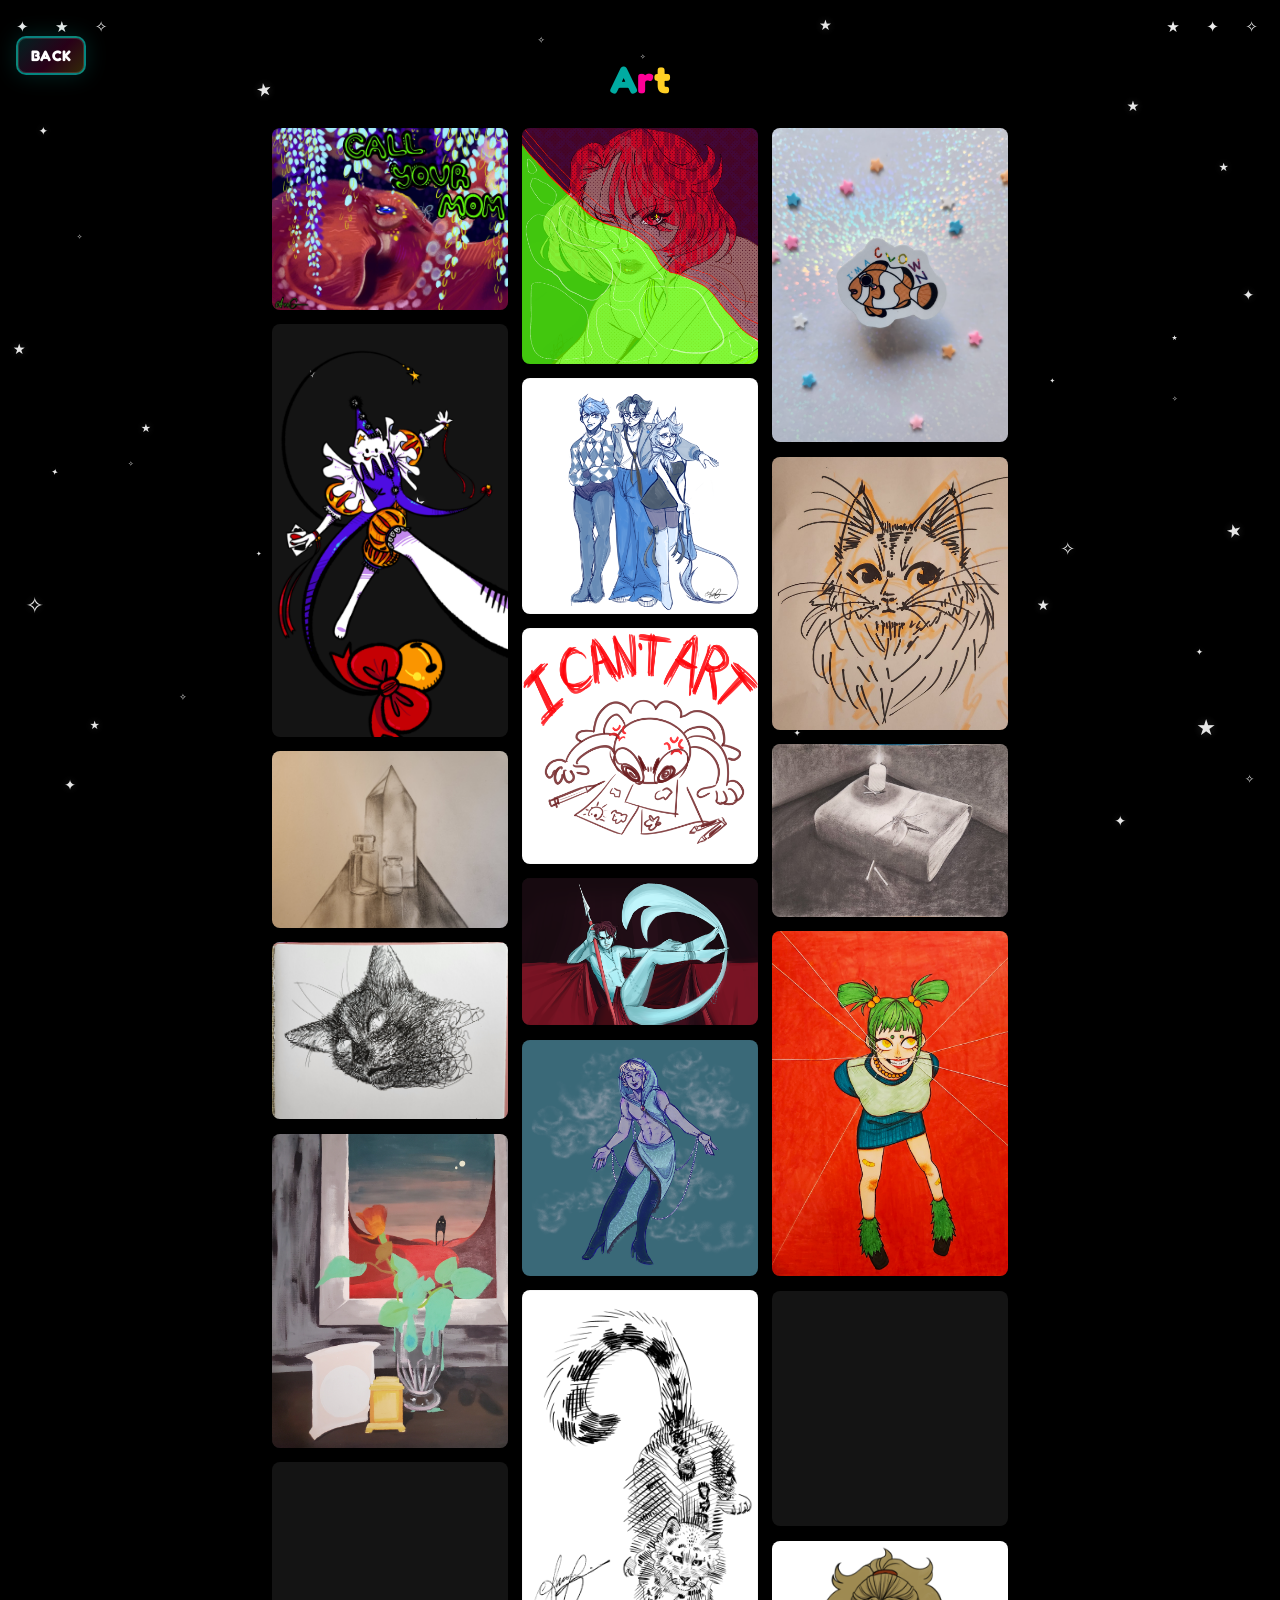
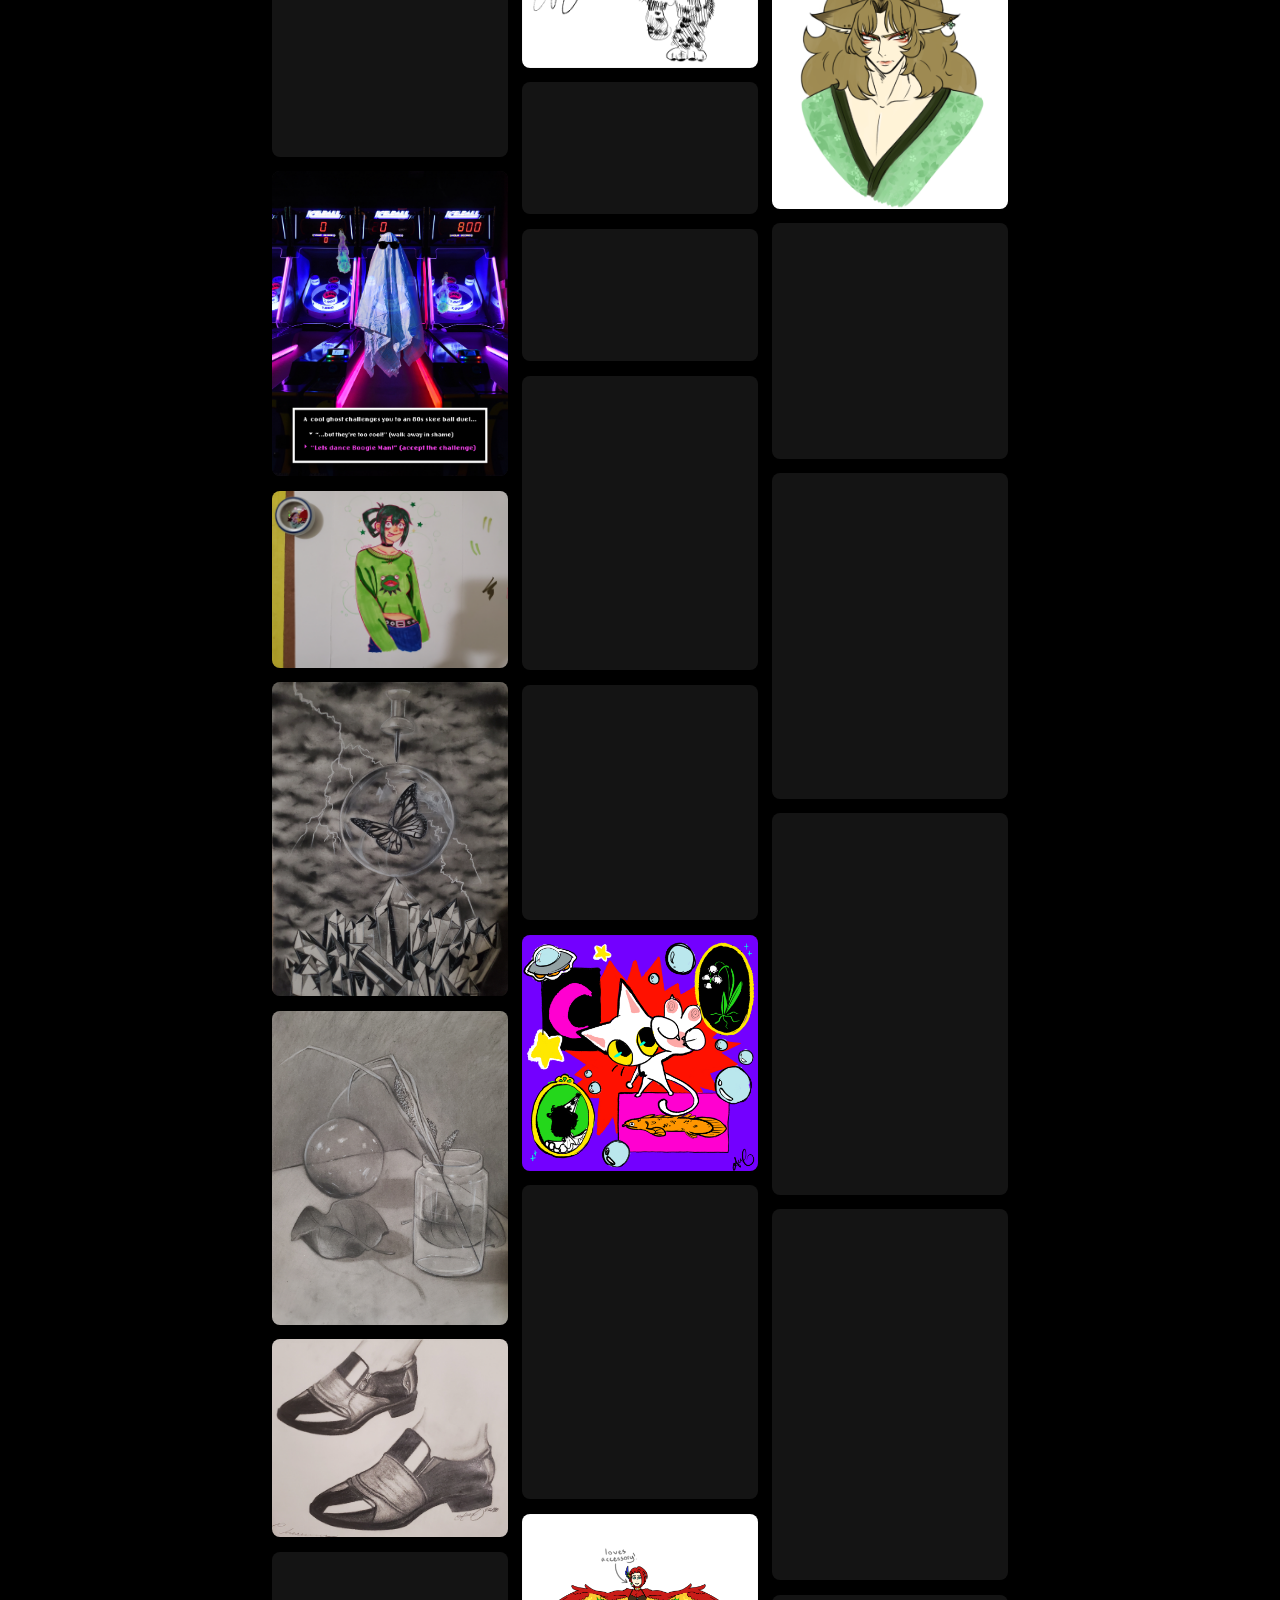
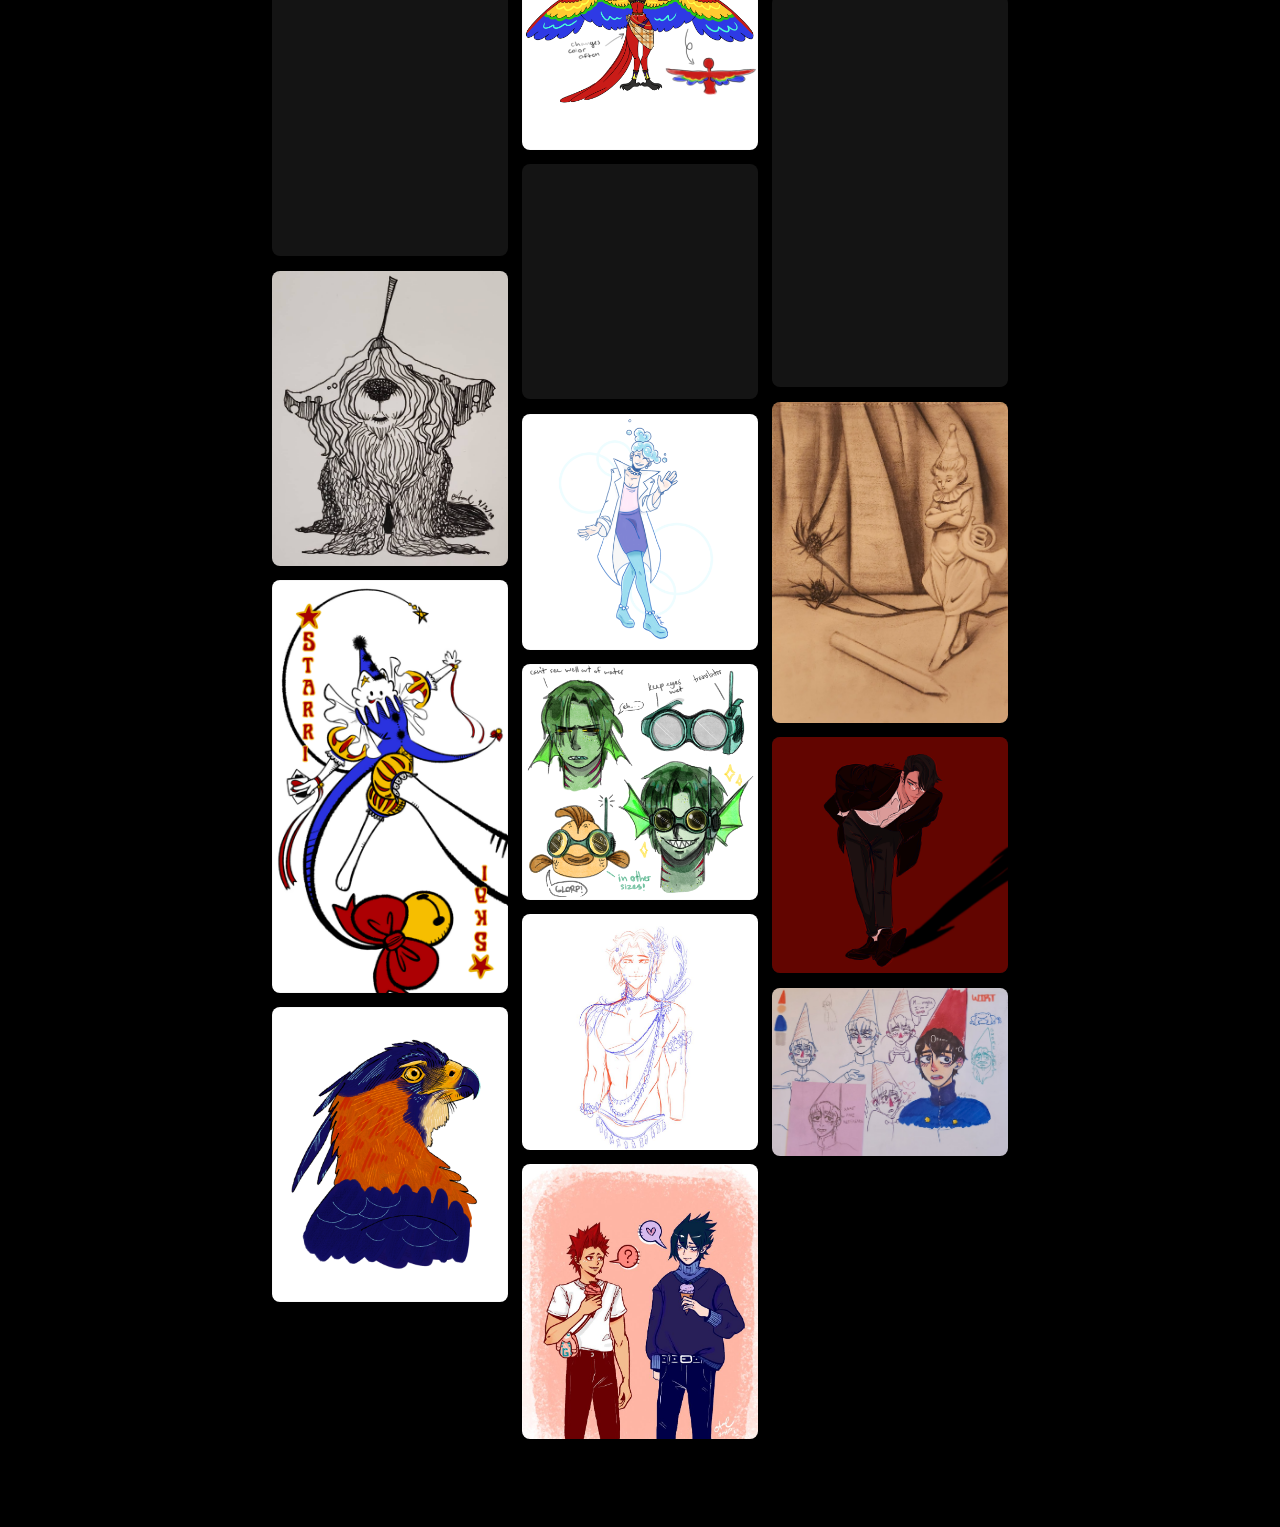
==== commit 2dffa3e1: "stuff" ====
--- a/art.html
+++ b/art.html
@@ -258,20 +258,6 @@
           </a>
           <figcaption class="art-gallery__caption"></figcaption>
         </figure>
-<figure class="art-gallery__item art-gallery__item--series" role="listitem">
-          <a
-            href="images/art/Cardboard%201.png"
-            target="_blank"
-            rel="noopener noreferrer"
-            aria-label="Open Cardboard series full size"
-            data-series="images/art/Cardboard%201.png|images/art/Cardboard%202.png|images/art/Cardboard%203.png|images/art/Cardboard%204.png|images/art/Cardboard%205.png|images/art/Cardboard%206.png"
-            data-series-slider
-            data-series-alt="Art piece Cardboard series"
-          >
-            <img src="images/art/Cardboard%201.png" alt="Art piece Cardboard series" loading="lazy" decoding="async" />
-          </a>
-          <figcaption class="art-gallery__caption"></figcaption>
-        </figure>
 <figure class="art-gallery__item" role="listitem">
           <a href="images/art/Clown%20Sticker.png" target="_blank" rel="noopener noreferrer" aria-label="Open art piece Clown Sticker full size">
             <img src="images/art/Clown%20Sticker.png" alt="Art piece Clown Sticker" loading="lazy" decoding="async" />
--- a/styles.css
+++ b/styles.css
@@ -634,6 +634,47 @@
   margin-top: 0;
 }
 
+a.commissions-open {
+  align-self: center;
+  margin-top: 0;
+  width: min(100%, 40rem);
+  padding: 1.45rem 2rem;
+  border-radius: 12px;
+  background: var(--c-yellow);
+  color: #0a0a0a;
+  text-align: center;
+  font-size: clamp(1.3rem, 3.2vw, 1.85rem);
+}
+
+@keyframes commissions-shake {
+  0%,
+  100% {
+    transform: translateX(0) rotate(0deg);
+  }
+  20% {
+    transform: translateX(-5px) rotate(-1.2deg);
+  }
+  40% {
+    transform: translateX(5px) rotate(1.2deg);
+  }
+  60% {
+    transform: translateX(-3px) rotate(-0.7deg);
+  }
+  80% {
+    transform: translateX(3px) rotate(0.7deg);
+  }
+}
+
+a.commissions-open:hover {
+  animation: commissions-shake 0.45s ease-in-out 2;
+}
+
+@media (prefers-reduced-motion: reduce) {
+  a.commissions-open:hover {
+    animation: none;
+  }
+}
+
 .events-stack .events-tile {
   margin-top: 0;
   position: relative;
@@ -948,6 +989,63 @@
   margin-top: 0;
 }
 
+.school-subnav.btn-row {
+  flex-direction: column;
+  align-items: center;
+  margin-top: 1.35rem;
+  margin-bottom: 0.35rem;
+}
+
+.school-subnav .btn {
+  width: min(100%, 26rem);
+  text-align: center;
+  cursor: pointer;
+  font: inherit;
+  font-weight: 700;
+  font-size: 1rem;
+  line-height: 1.3;
+}
+
+.school-subnav.btn-row a.btn:nth-of-type(1) {
+  background: var(--c-teal);
+}
+
+.school-subnav.btn-row a.btn:nth-of-type(2) {
+  background: var(--c-pink);
+}
+
+.school-target {
+  position: absolute;
+  width: 1px;
+  height: 1px;
+  overflow: hidden;
+  scroll-margin-top: 4.75rem;
+}
+
+.school-subnav a[href="#sjsu"] {
+  box-shadow: 0 0 0 3px #fff, 0 6px 18px rgba(0, 0, 0, 0.35);
+}
+
+body:has(#delta:target) .school-subnav a[href="#sjsu"] {
+  box-shadow: none;
+}
+
+body:has(#delta:target) .school-subnav a[href="#delta"] {
+  box-shadow: 0 0 0 3px #fff, 0 6px 18px rgba(0, 0, 0, 0.35);
+}
+
+#delta-projects {
+  display: none;
+}
+
+body:has(#delta:target) #sjsu-projects {
+  display: none;
+}
+
+body:has(#delta:target) #delta-projects {
+  display: block;
+}
+
 footer {
   margin-top: 1.5rem;
   font-size: 0.9rem;
@@ -1313,11 +1411,6 @@
   text-align: center;
 }
 
-.cat-page__intro {
-  text-align: left;
-  margin-bottom: 1.25rem;
-}
-
 .cat-gallery {
   width: 100%;
   max-width: min(1120px, 100%);
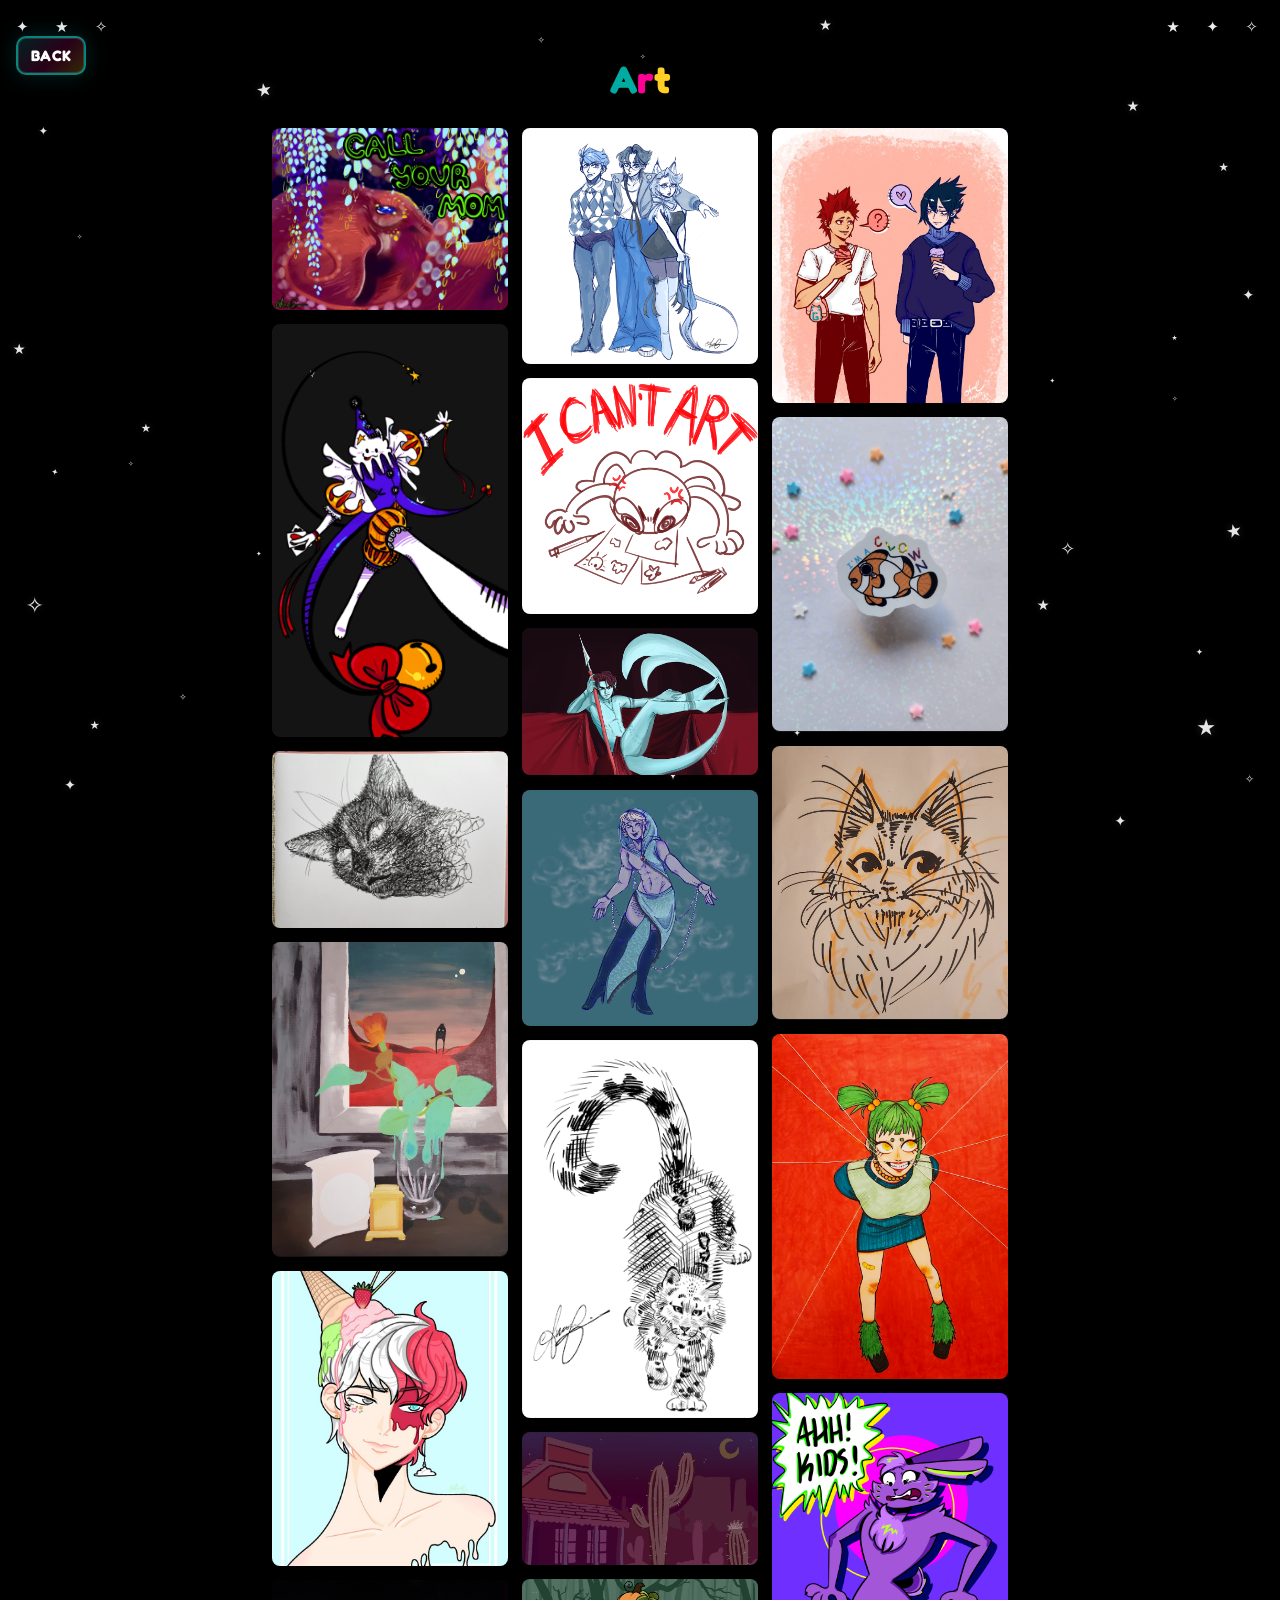
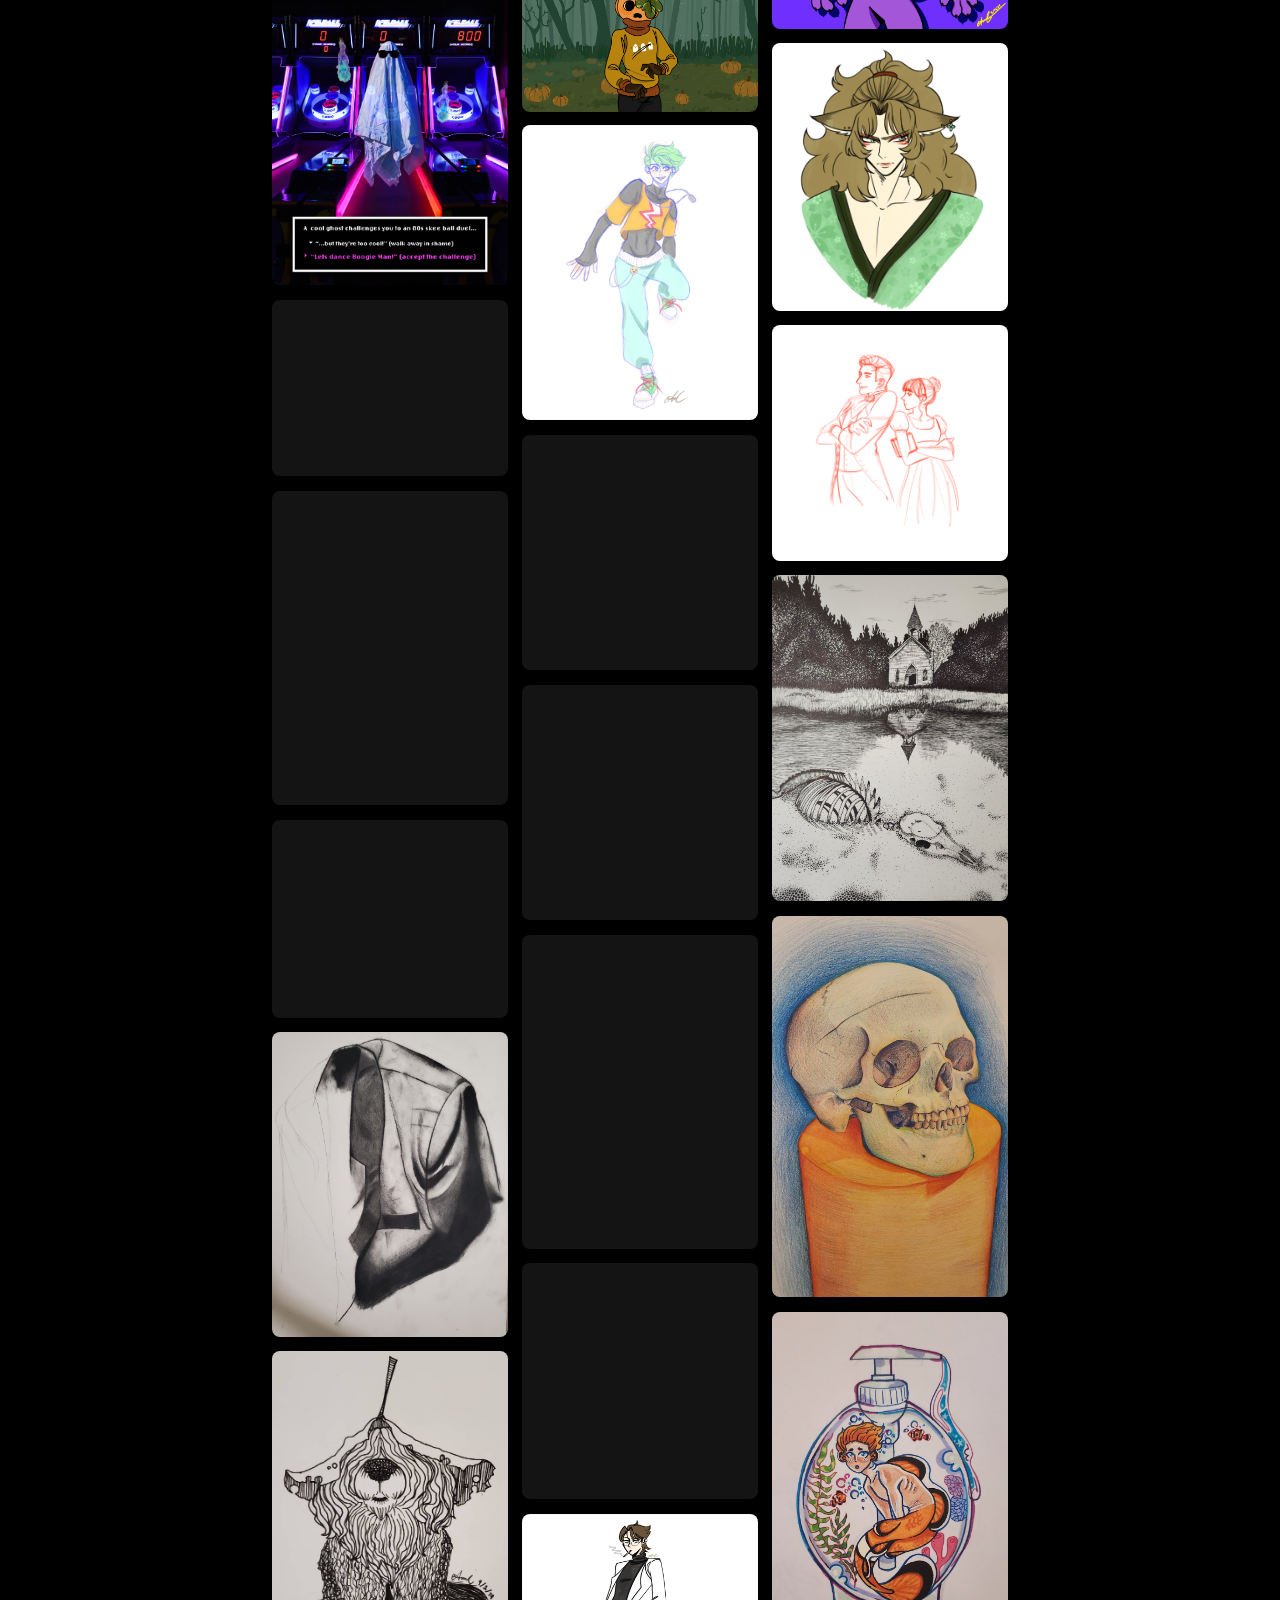
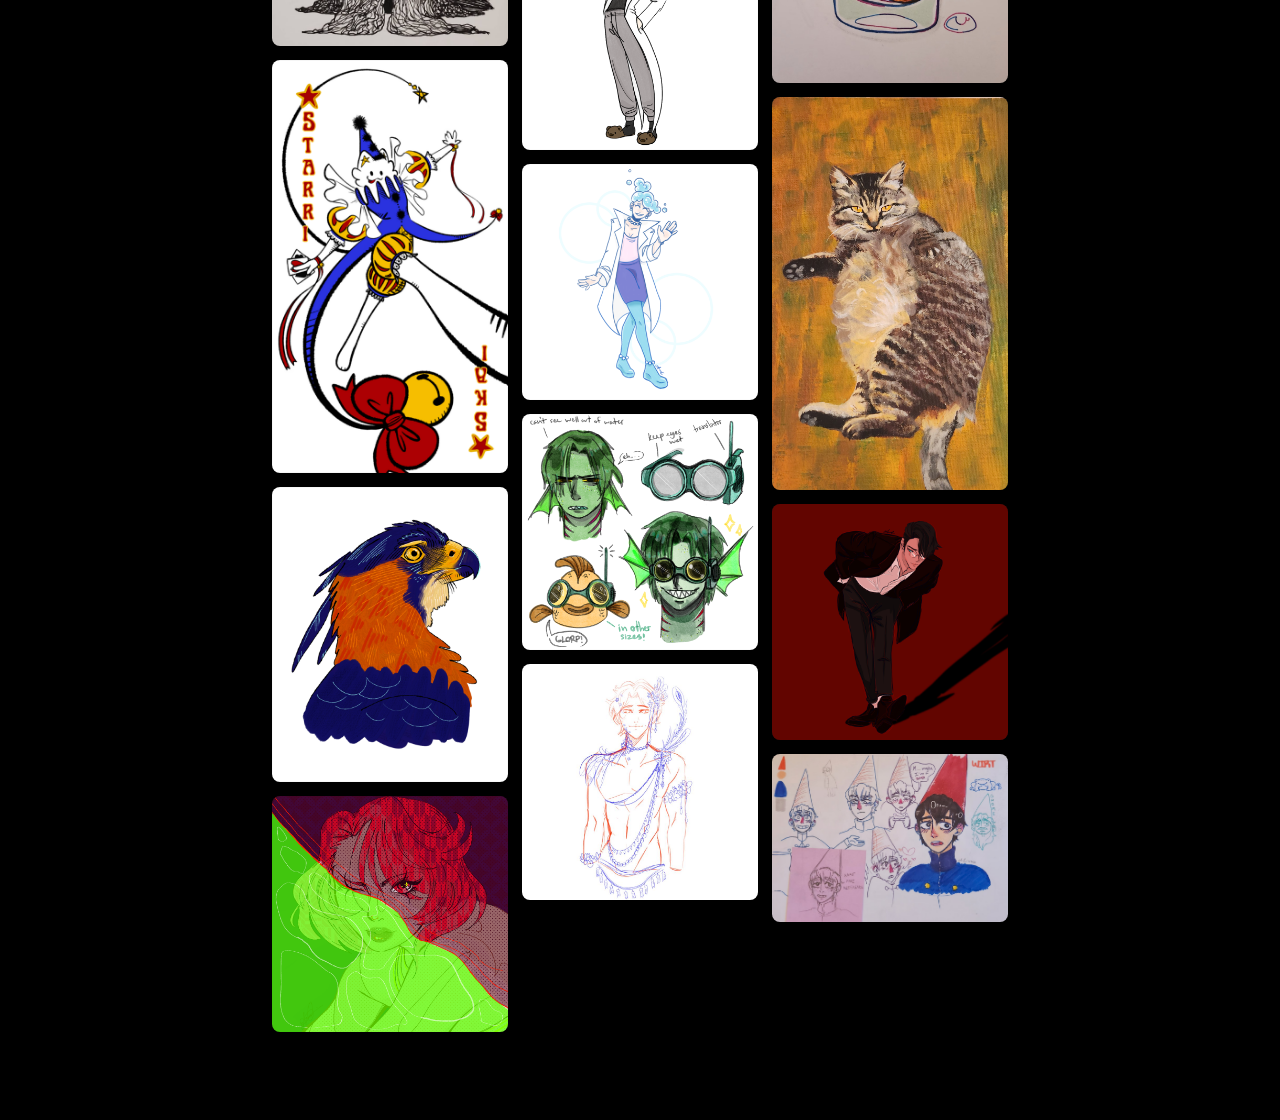
==== commit 35421649: "stuff" ====
--- a/art.html
+++ b/art.html
@@ -73,12 +73,6 @@
           <figcaption class="art-gallery__caption"></figcaption>
         </figure>
 <figure class="art-gallery__item" role="listitem">
-          <a href="images/art/20240204_143447.jpg" target="_blank" rel="noopener noreferrer" aria-label="Open art piece 20240204_143447 full size">
-            <img src="images/art/20240204_143447.jpg" alt="Art piece 20240204_143447" loading="lazy" decoding="async" />
-          </a>
-          <figcaption class="art-gallery__caption"></figcaption>
-        </figure>
-<figure class="art-gallery__item" role="listitem">
           <a href="images/art/20240121_134914.jpg" target="_blank" rel="noopener noreferrer" aria-label="Open art piece 20240121_134914 full size">
             <img src="images/art/20240121_134914.jpg" alt="Art piece 20240121_134914" loading="lazy" decoding="async" />
           </a>
@@ -115,12 +109,6 @@
           <figcaption class="art-gallery__caption"></figcaption>
         </figure>
 <figure class="art-gallery__item" role="listitem">
-          <a href="images/art/20200507_203108.jpg" target="_blank" rel="noopener noreferrer" aria-label="Open art piece 20200507_203108 full size">
-            <img src="images/art/20200507_203108.jpg" alt="Art piece 20200507_203108" loading="lazy" decoding="async" />
-          </a>
-          <figcaption class="art-gallery__caption"></figcaption>
-        </figure>
-<figure class="art-gallery__item" role="listitem">
           <a href="images/art/20200506_225635.jpg" target="_blank" rel="noopener noreferrer" aria-label="Open art piece 20200506_225635 full size">
             <img src="images/art/20200506_225635.jpg" alt="Art piece 20200506_225635" loading="lazy" decoding="async" />
           </a>
@@ -271,12 +259,6 @@
           <figcaption class="art-gallery__caption"></figcaption>
         </figure>
 <figure class="art-gallery__item" role="listitem">
-          <a href="images/art/Dragonfly.jpg" target="_blank" rel="noopener noreferrer" aria-label="Open art piece Dragonfly full size">
-            <img src="images/art/Dragonfly.jpg" alt="Art piece Dragonfly" loading="lazy" decoding="async" />
-          </a>
-          <figcaption class="art-gallery__caption"></figcaption>
-        </figure>
-<figure class="art-gallery__item" role="listitem">
           <a href="images/art/Flossing.jpg" target="_blank" rel="noopener noreferrer" aria-label="Open art piece Flossing full size">
             <img src="images/art/Flossing.jpg" alt="Art piece Flossing" loading="lazy" decoding="async" />
           </a>
@@ -321,12 +303,6 @@
 <figure class="art-gallery__item" role="listitem">
           <a href="images/art/Suki%20Mama.jpg" target="_blank" rel="noopener noreferrer" aria-label="Open art piece Suki Mama full size">
             <img src="images/art/Suki%20Mama.jpg" alt="Art piece Suki Mama" loading="lazy" decoding="async" />
-          </a>
-          <figcaption class="art-gallery__caption"></figcaption>
-        </figure>
-<figure class="art-gallery__item" role="listitem">
-          <a href="images/art/Thistle%20Clown.jpg" target="_blank" rel="noopener noreferrer" aria-label="Open art piece Thistle Clown full size">
-            <img src="images/art/Thistle%20Clown.jpg" alt="Art piece Thistle Clown" loading="lazy" decoding="async" />
           </a>
           <figcaption class="art-gallery__caption"></figcaption>
         </figure>
